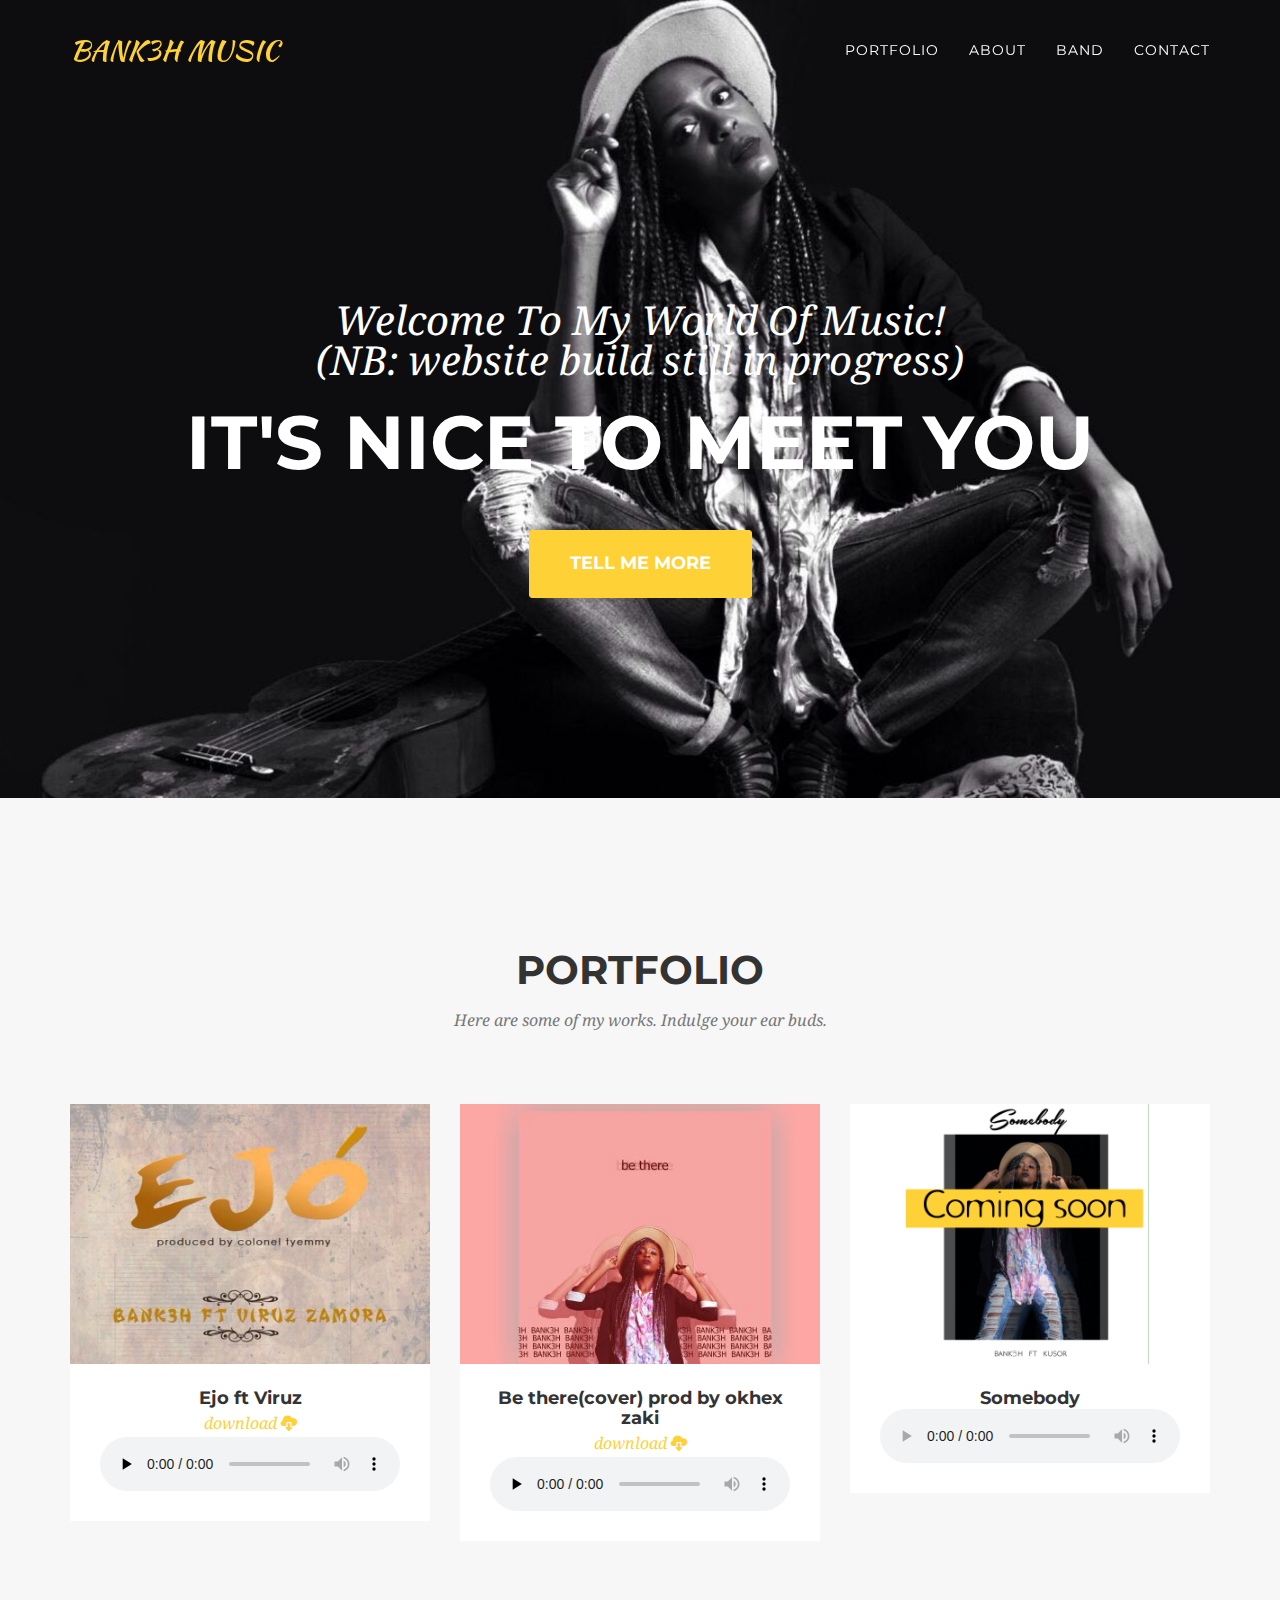
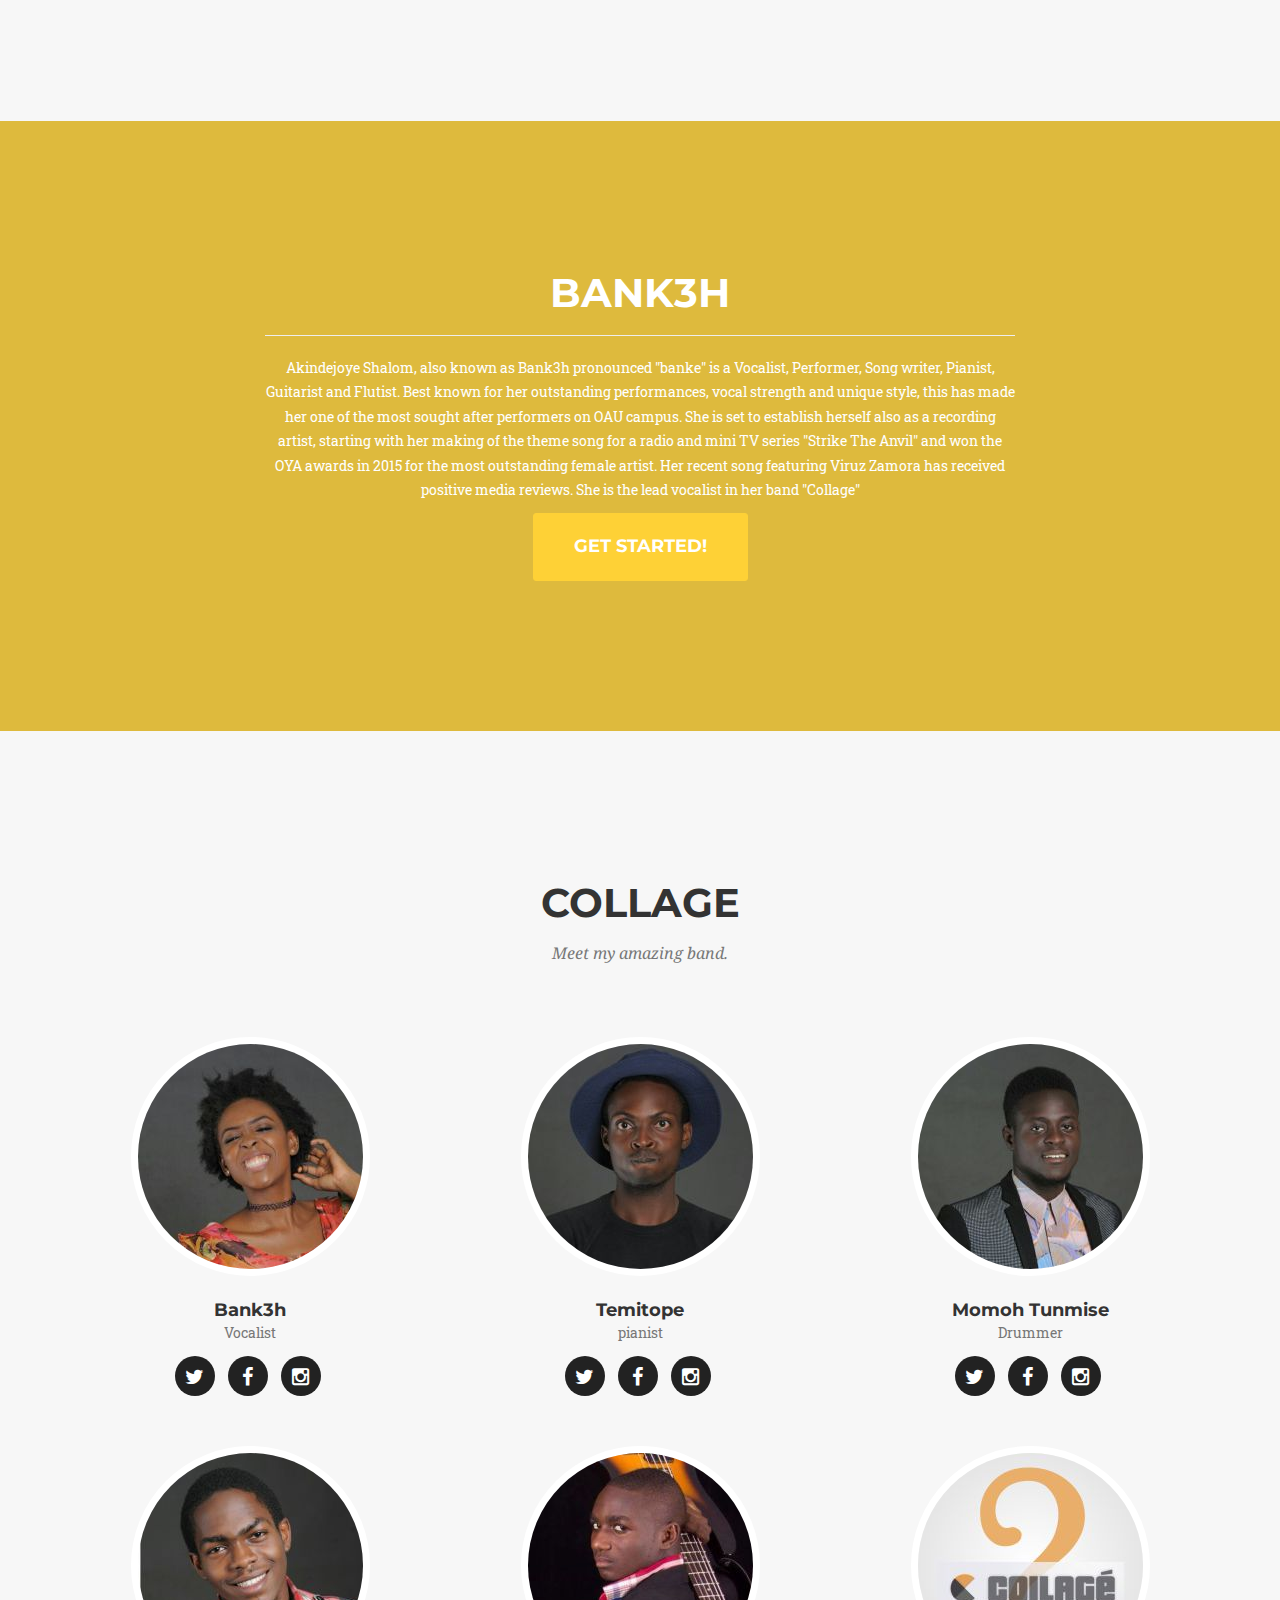
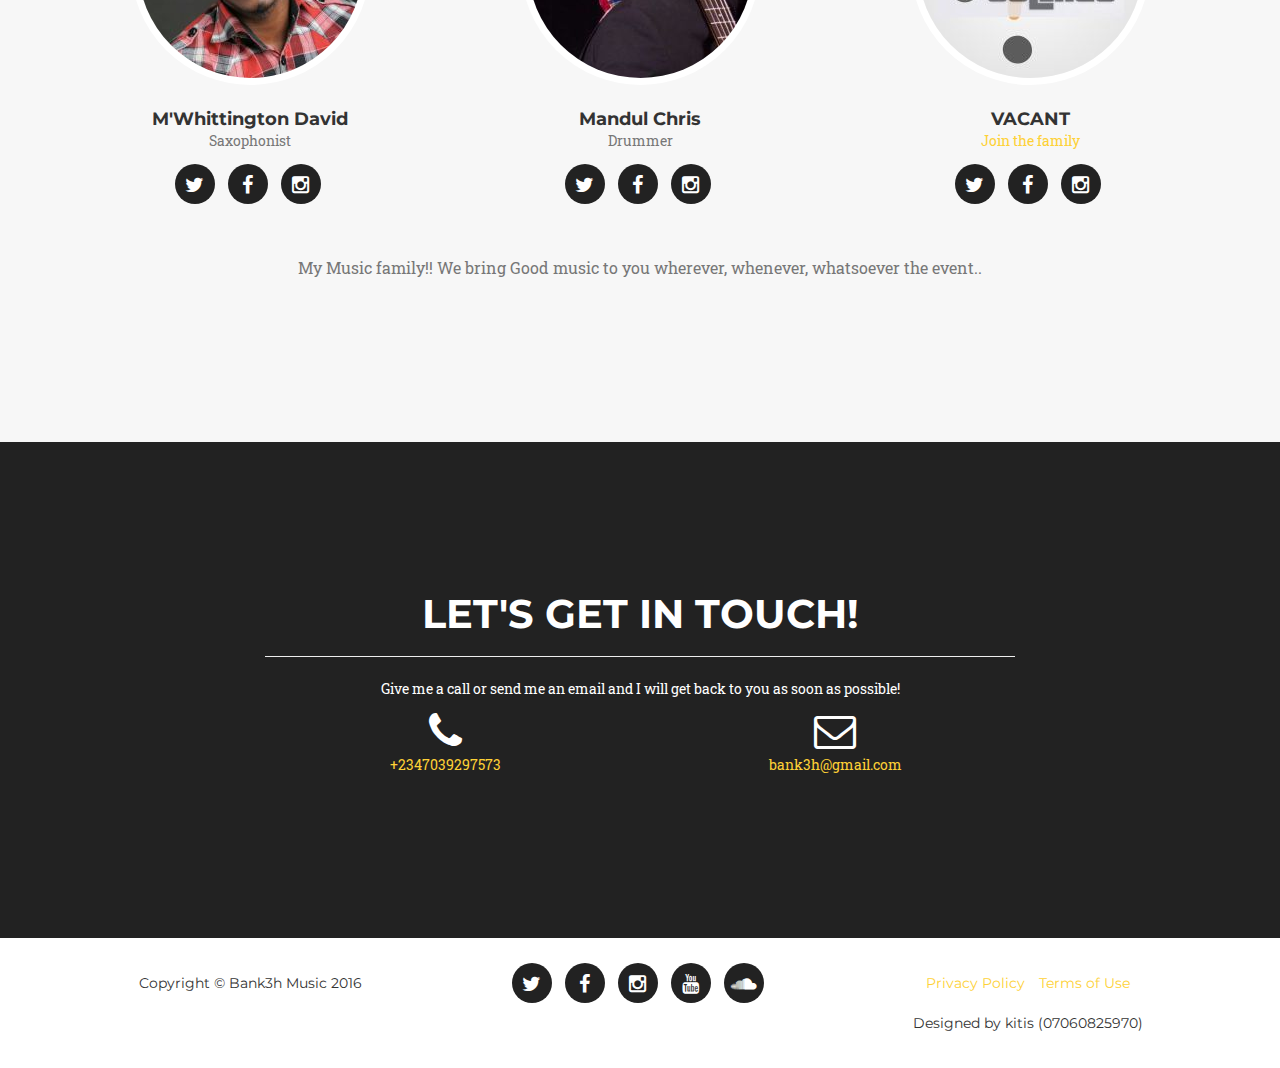
==== index.html @ 92aab612 "Update index.html" ====
<!DOCTYPE html>
<html lang="en">

<head>

    <meta charset="utf-8">
    <meta http-equiv="X-UA-Compatible" content="IE=edge">
    <meta name="viewport" content="width=device-width, initial-scale=1">
    <meta name="description" content="Akindejoye Shalom, also known as Bank3h pronounced 'banke' is a Vocalist, Performer, Song writer, Pianist, Guitarist and Flutist. Best known for her outstanding performances, vocal strength and unique style, this has made her one of the most sought after performers on OAU campus. She is set to establish herself also as a recording artist, starting with her making of the theme song for a radio and mini TV series "Strike The Anvil" and won the OYA awards in 2015 for the most outstanding female artist. Her recent song featuring Viruz Zamora has received positive media reviews. She is the lead vocalist in her band 'Collage'">
    <meta name="author" content="Nwankiti Ikenna">
    <meta name="google-site-verification" content="9ER84UbMcQ9PWwzf-wg1Sy0f3ZsMmWqYTvAwHWENtxY" />

    <title>BANK3h Music- Feed your mind</title>
    <link rel="shortcut icon" href="favicon.png">

    <!-- Bootstrap Core CSS -->
    <link href="css/bootstrap.min.css" rel="stylesheet">

    <!-- Custom CSS -->
    <link href="css/agency.css" rel="stylesheet">

    <!-- Custom Fonts -->
    <link href="font-awesome/css/font-awesome.min.css" rel="stylesheet" type="text/css">
    <link href="https://fonts.googleapis.com/css?family=Montserrat:400,700" rel="stylesheet" type="text/css">
    <link href='https://fonts.googleapis.com/css?family=Kaushan+Script' rel='stylesheet' type='text/css'>
    <link href='https://fonts.googleapis.com/css?family=Droid+Serif:400,700,400italic,700italic' rel='stylesheet' type='text/css'>
    <link href='https://fonts.googleapis.com/css?family=Roboto+Slab:400,100,300,700' rel='stylesheet' type='text/css'>

    <!-- HTML5 Shim and Respond.js IE8 support of HTML5 elements and media queries -->
    <!-- WARNING: Respond.js doesn't work if you view the page via file:// -->
    <!--[if lt IE 9]>
        <script src="https://oss.maxcdn.com/libs/html5shiv/3.7.0/html5shiv.js"></script>
        <script src="https://oss.maxcdn.com/libs/respond.js/1.4.2/respond.min.js"></script>
    <![endif]-->

</head>

<body id="page-top" class="index">

    <!-- Navigation -->
    <nav class="navbar navbar-default navbar-fixed-top">
        <div class="container">
            <!-- Brand and toggle get grouped for better mobile display -->
            <div class="navbar-header page-scroll">
                <button type="button" class="navbar-toggle" data-toggle="collapse" data-target="#bs-example-navbar-collapse-1">
                    <span class="sr-only">Toggle navigation</span>
                    <span class="icon-bar"></span>
                    <span class="icon-bar"></span>
                    <span class="icon-bar"></span>
                </button>
                <a class="navbar-brand page-scroll" href="#page-top">BANK3H MUSIC</a>
            </div>

            <!-- Collect the nav links, forms, and other content for toggling -->
            <div class="collapse navbar-collapse" id="bs-example-navbar-collapse-1">
                <ul class="nav navbar-nav navbar-right">
                    <li class="hidden">
                        <a href="#page-top"></a>
                    </li>
                    <!--li>
                        <a class="page-scroll" href="#services">Services</a>
                    </li-->
                    <li>
                        <a class="page-scroll" href="#portfolio">Portfolio</a>
                    </li>
                    <li>
                        <a class="page-scroll" href="#about">About</a>
                    </li>
                    <li>
                        <a class="page-scroll" href="#team">Band</a>
                    </li>
                    <li>
                        <a class="page-scroll" href="#contact">Contact</a>
                    </li>
                </ul>
            </div>
            <!-- /.navbar-collapse -->
        </div>
        <!-- /.container-fluid -->
    </nav>

    <!-- Header -->
    <header>
        <div class="container">
            <div class="intro-text">
                <div class="intro-lead-in">Welcome To My World Of Music! <br> (NB: website build still in progress)</div>
                <div class="intro-heading">It's Nice To Meet You</div>
                <a href="#about" class="page-scroll btn btn-xl">Tell Me More</a>
            </div>
        </div>
    </header>

    <!-- Services Section 
    <section id="services">
        <div class="container">
            <div class="row">
                <div class="col-lg-12 text-center">
                    <h2 class="section-heading">Services</h2>
                    <h3 class="section-subheading text-muted">This is what I live for</h3>
                </div>
            </div>
            <div class="row text-center">
                <div class="col-md-4">
                    <span class="fa-stack fa-4x">
                        <i class="fa fa-circle fa-stack-2x text-primary"></i>
                        <i class="fa fa-user fa-stack-1x fa-inverse"></i>
                    </span>
                    <h4 class="service-heading">Single performance</h4>
                    <p class="text-muted">Acoustic, Acapella, Keyboard and so on</p>
                </div>
                <div class="col-md-4">
                    <span class="fa-stack fa-4x">
                        <i class="fa fa-circle fa-stack-2x text-primary"></i>
                        <i class="fa fa-group fa-stack-1x fa-inverse"></i>
                    </span>
                    <h4 class="service-heading">Band performance</h4>
                    <p class="text-muted">Full band performance with instruments</p>
                </div>
                <div class="col-md-4">
                    <span class="fa-stack fa-4x">
                        <i class="fa fa-circle fa-stack-2x text-primary"></i>
                        <i class="fa fa-music fa-stack-1x fa-inverse"></i>
                    </span>
                    <h4 class="service-heading">Backup Singer</h4>
                    <p class="text-muted">You need a supersonic backup singer?.</p>
                </div>
            </div>
        </div>
    </section>

    <!-- Portfolio Grid Section -->
    <section id="portfolio" class="bg-light-gray">
        <div class="container">
            <div class="row">
                <div class="col-lg-12 text-center">
                    <h2 class="section-heading">Portfolio</h2>
                    <h3 class="section-subheading text-muted">Here are some of my works. Indulge your ear buds.</h3>
                </div>
            </div>
             <div class="row">
                <div class="col-md-4 col-sm-6 portfolio-item">
                    <a href="#portfolioModal1" class="portfolio-link">
                        <!--div class="portfolio-hover">
                            <div class="portfolio-hover-content">
                                <i class="fa fa-plus fa-3x"></i>
                            </div>
                        </div-->
                        <img src="img/portfolio/ejoalbumart.png" class="img-responsive" alt="">
                    </a>
                    <div class="portfolio-caption">
                        <h4>Ejo ft Viruz</h4>
                        <!--download link-->
                        <p class="text-muted">
                          <a href="songs/Ejo.mp3">download</a>
                            <a href="songs/Ejo.mp3">
                                <span class="glyphicon glyphicon-cloud-download"></span>
                            </a>
                        </p>
                        <!--end of download link-->
                       <audio 
                            preload="none"
                            controls >
                            <!--source src="songs/Ejo.mp3" type="audio/ogg" /-->
                            <source src="songs/Ejo.mp3" type="audio/mpeg" />
                            <a href="songs/Ejo.mp3">Ejo
                                </a>
                        </audio>
                    </div>
                </div>
                <div class="col-md-4 col-sm-6 portfolio-item">
                    <a href="#portfolioModal1" class="portfolio-link" >
                        <!--div class="portfolio-hover">
                            <div class="portfolio-hover-content">
                                <i class="fa fa-plus fa-3x"></i>
                            </div>
                        </div-->
                        <img src="img/portfolio/bethere.jpg" class="img-responsive" alt="">
                    </a>
                    <div class="portfolio-caption">
                        <h4>Be there(cover) prod by okhex zaki</h4>
                        <!--download link-->
                        <p class="text-muted">
                          <a href="songs/BeThere.mp3">download</a>
                            <a href="songs/BeThere.mp3">
                                <span class="glyphicon glyphicon-cloud-download"></span>
                            </a>
                        </p>
                        <!--end of download link-->
                       <audio 
                            preload="none"
                            controls >
                            <!--source src="songs/Ejo.mp3" type="audio/ogg" /-->
                            <source src="songs/BeThere.mp3" type="audio/mpeg" />
                            <a href="songs/BeThere.mp3">Ejo
                                </a>
                        </audio>
                    </div>
                </div>
                <div class="col-md-4 col-sm-6 portfolio-item">
                    <a href="#portfolioModal1" class="portfolio-link" >
                        <!--div class="portfolio-hover">
                            <div class="portfolio-hover-content">
                                <i class="fa fa-plus fa-3x"></i>
                            </div>
                        </div-->
                        <img src="img/portfolio/somebodyalbumart.png" class="img-responsive" alt="">
                    </a>
                    <div class="portfolio-caption">
                        <h4>Somebody</h4>
                        <!--download link-->
                        <p class="text-muted">
                          <!--a href="#">download</a>
                            <a href="#">
                                <span class="glyphicon glyphicon-cloud-download"></span>
                            </a-->
                        </p>
                        <!--end of download link-->
                        <audio 
                            preload="auto"
                            controls >
                            <source src="" type="audio/ogg" />
                            <source src="" type="audio/mpeg" />
                            <a href="">Somebody </a>
                        </audio>
                        
                    </div>
                </div>
            </div>
        </div>
    </section>
    <!--about section-->
    <section class="bg-primary" id="about">
        <div class="container">
            <div class="row">
                <div class="col-lg-8 col-lg-offset-2 text-center">
                    <h2 class="section-heading">Bank3h</h2>
                    <hr class="light">
                    <p class="text-faded">Akindejoye Shalom, also known as Bank3h pronounced "banke" is a Vocalist, Performer, Song writer, Pianist, Guitarist and Flutist. Best known for her outstanding performances, vocal strength and unique style, this has made her one of the most sought after performers on OAU campus. She is set to establish herself also as a recording artist, starting with her making of the theme song for a radio and mini TV series "Strike The Anvil" and won the OYA awards in 2015 for the most outstanding female artist. Her recent song featuring Viruz Zamora has received positive media reviews. She is the lead vocalist in her band "Collage"</p>
                    <a href="#portfolio" class="page-scroll btn btn-default btn-xl sr-button">Get Started!</a>
                </div>
            </div>
        </div>
    </section>

    <!-- Another About Section (timeline) -
    <section id="about">
        <div class="container">
            <div class="row">
                <div class="col-lg-12 text-center">
                    <h2 class="section-heading">About</h2>
                    <h3 class="section-subheading text-muted">Lorem ipsum dolor sit amet consectetur.</h3>
                </div>
            </div>
            <div class="row">
                <div class="col-lg-12">
                    <ul class="timeline">
                        <li>
                            <div class="timeline-image">
                                <img class="img-circle img-responsive" src="img/about/1.jpg" alt="">
                            </div>
                            <div class="timeline-panel">
                                <div class="timeline-heading">
                                    <h4>2009-2011</h4>
                                    <h4 class="subheading">Our Humble Beginnings</h4>
                                </div>
                                <div class="timeline-body">
                                    <p class="text-muted">Lorem ipsum dolor sit amet, consectetur adipisicing elit. Sunt ut voluptatum eius sapiente, totam reiciendis temporibus qui quibusdam, recusandae sit vero unde, sed, incidunt et ea quo dolore laudantium consectetur!</p>
                                </div>
                            </div>
                        </li>
                        <li class="timeline-inverted">
                            <div class="timeline-image">
                                <img class="img-circle img-responsive" src="img/about/2.jpg" alt="">
                            </div>
                            <div class="timeline-panel">
                                <div class="timeline-heading">
                                    <h4>March 2011</h4>
                                    <h4 class="subheading">An Agency is Born</h4>
                                </div>
                                <div class="timeline-body">
                                    <p class="text-muted">Lorem ipsum dolor sit amet, consectetur adipisicing elit. Sunt ut voluptatum eius sapiente, totam reiciendis temporibus qui quibusdam, recusandae sit vero unde, sed, incidunt et ea quo dolore laudantium consectetur!</p>
                                </div>
                            </div>
                        </li>
                        <li>
                            <div class="timeline-image">
                                <img class="img-circle img-responsive" src="img/about/3.jpg" alt="">
                            </div>
                            <div class="timeline-panel">
                                <div class="timeline-heading">
                                    <h4>December 2012</h4>
                                    <h4 class="subheading">Transition to Full Service</h4>
                                </div>
                                <div class="timeline-body">
                                    <p class="text-muted">Lorem ipsum dolor sit amet, consectetur adipisicing elit. Sunt ut voluptatum eius sapiente, totam reiciendis temporibus qui quibusdam, recusandae sit vero unde, sed, incidunt et ea quo dolore laudantium consectetur!</p>
                                </div>
                            </div>
                        </li>
                        <li class="timeline-inverted">
                            <div class="timeline-image">
                                <img class="img-circle img-responsive" src="img/about/4.jpg" alt="">
                            </div>
                            <div class="timeline-panel">
                                <div class="timeline-heading">
                                    <h4>July 2014</h4>
                                    <h4 class="subheading">Phase Two Expansion</h4>
                                </div>
                                <div class="timeline-body">
                                    <p class="text-muted">Lorem ipsum dolor sit amet, consectetur adipisicing elit. Sunt ut voluptatum eius sapiente, totam reiciendis temporibus qui quibusdam, recusandae sit vero unde, sed, incidunt et ea quo dolore laudantium consectetur!</p>
                                </div>
                            </div>
                        </li>
                        <li class="timeline-inverted">
                            <div class="timeline-image">
                                <h4>Be Part
                                    <br>Of Our
                                    <br>Story!</h4>
                            </div>
                        </li>
                    </ul>
                </div>
            </div>
        </div>
    </section>
    -->
    <!--band Section -->
    <section id="team" class="bg-light-gray">
        <div class="container">
            <div class="row">
                <div class="col-lg-12 text-center">
                    <h2 class="section-heading">COLLAGE</h2>
                    <h3 class="section-subheading text-muted">Meet my amazing band.</h3>

                </div>
            </div>
            <div class="row">
                <div class="col-sm-4">
                    <div class="team-member">
                        <img src="img/team/4.jpg" class="img-responsive img-circle" alt="">
                        <h4>Bank3h</h4>
                        <p class="text-muted">Vocalist</p>
                        <ul class="list-inline social-buttons">
                            <li><a href="https://www.twitter.com/bank3h"><i class="fa fa-twitter"></i></a>
                            </li>
                            <li><a href="https://www.facebook.com/sontabanks"><i class="fa fa-facebook"></i></a>
                            </li>
                            <li><a href="https://www.instagram.com/bank3h"><i class="fa fa-instagram"></i></a>
                            </li>
                        </ul>
                    </div>
                </div>
                <div class="col-sm-4">
                    <div class="team-member">
                        <img src="img/team/1.jpg" class="img-responsive img-circle" alt="">
                        <h4>Temitope</h4>
                        <p class="text-muted">pianist</p>
                        <ul class="list-inline social-buttons">
                            <li><a href="www.twitter.com/erhtemitope"><i class="fa fa-twitter"></i></a>
                            </li>
                            <li><a href="www.facebook.com/erhtemitope"><i class="fa fa-facebook"></i></a>
                            </li>
                            <li><a href="www.instagram.com/erhtemitope"><i class="fa fa-instagram"></i></a>
                            </li>
                        </ul>
                    </div>
                </div>
                <div class="col-sm-4">
                    <div class="team-member">
                        <img src="img/team/2.jpg" class="img-responsive img-circle" alt="">
                        <h4>Momoh Tunmise</h4>
                        <p class="text-muted">Drummer</p>
                        <ul class="list-inline social-buttons">
                            <li><a href="www.twitter.com/momohtk"><i class="fa fa-twitter"></i></a>
                            </li>
                            <li><a href="#team"><i class="fa fa-facebook"></i></a>
                            </li>
                            <li><a href="www.instagram.com/momohtunmisekelvin"><i class="fa fa-instagram"></i></a>
                            </li>
                        </ul>
                    </div>
                </div>
                <div class="col-sm-4">
                    <div class="team-member">
                        <img src="img/team/3.jpg" class="img-responsive img-circle" alt="">
                        <h4>M'Whittington David</h4>
                        <p class="text-muted">Saxophonist</p>
                        <ul class="list-inline social-buttons">
                            <li><a href="#team"><i class="fa fa-twitter"></i></a>
                            </li>
                            <li><a href="#team"><i class="fa fa-facebook"></i></a>
                            </li>
                            <li><a href="www.instagram.com/d.whittington"><i class="fa fa-instagram"></i></a>
                            </li>
                        </ul>
                    </div>
                </div>
                <div class="col-sm-4">
                    <div class="team-member">
                        <img src="img/team/5.jpg" class="img-responsive img-circle" alt="">
                        <h4>Mandul Chris</h4>
                        <p class="text-muted">Drummer</p>
                        <ul class="list-inline social-buttons">
                            <li><a href="www.twitter.com/chrismandul"><i class="fa fa-twitter"></i></a>
                            </li>
                            <li><a href="#team"><i class="fa fa-facebook"></i></a>
                            </li>
                            <li><a href="www.instagram.com/mandul_johnson"><i class="fa fa-instagram"></i></a>
                            </li>
                        </ul>
                    </div>
                </div>
                <div class="col-sm-4">
                    <div class="team-member">
                        <img src="img/team/6.jpg" class="img-responsive img-circle" alt="">
                        <h4>VACANT</h4>
                        <p class="text-muted">
                            <a class="page-scroll" href="#contact">Join the family </a>
                        </p>
                        <ul class="list-inline social-buttons">
                            <li><a href="#team"><i class="fa fa-twitter"></i></a>
                            </li>
                            <li><a href="#team"><i class="fa fa-facebook"></i></a>
                            </li>
                            <li><a href="#team"><i class="fa fa-instagram"></i></a>
                            </li>
                        </ul>
                    </div>
                </div>
            </div>
            <div class="row">
                <div class="col-lg-8 col-lg-offset-2 text-center">
                    <p class="large text-muted">My Music family!! We bring Good music to you wherever, whenever, whatsoever the event..</p>
                </div>
            </div>
        </div>
    </section>

    <!-- Clients Aside 
    <aside class="clients">
        <div class="container">
            <div class="row">
                <div class="col-md-3 col-sm-6">
                    <a href="#">
                        <img src="img/logos/envato.jpg" class="img-responsive img-centered" alt="">
                    </a>
                </div>
                <div class="col-md-3 col-sm-6">
                    <a href="#">
                        <img src="img/logos/designmodo.jpg" class="img-responsive img-centered" alt="">
                    </a>
                </div>
                <div class="col-md-3 col-sm-6">
                    <a href="#">
                        <img src="img/logos/themeforest.jpg" class="img-responsive img-centered" alt="">
                    </a>
                </div>
                <div class="col-md-3 col-sm-6">
                    <a href="#">
                        <img src="img/logos/creative-market.jpg" class="img-responsive img-centered" alt="">
                    </a>
                </div>
            </div>
        </div>
    </aside>
    
    <!-- Contact Section -->
     <section id="contact">
        <div class="container">
            <div class="row">
                <div class="col-lg-8 col-lg-offset-2 text-center">
                    <h2 class="section-heading">Let's Get In Touch!</h2>
                    <hr class="primary">
                    <p style="color:white;">Give me a call or send me an email and I will get back to you as soon as possible!</p>
                </div>
                <div class="col-lg-4 col-lg-offset-2 text-center" style="color:white;">
                    <i class="fa fa-phone fa-3x sr-contact"></i>
                    <p style="color:#fed136;"> +2347039297573</p>
                </div>
                <div class="col-lg-4 text-center">
                    <i class="fa fa-envelope-o fa-3x sr-contact"  style="color:white;"></i>
                    <p style="color:#fed136;"><a href="mailto:your-email@your-domain.com">bank3h@gmail.com</a></p>
                </div>
            </div>
        </div>
    </section>

    <footer>
        <div class="container">
            <div class="row">
                <div class="col-md-4">
                    <span class="copyright">Copyright &copy; Bank3h Music 2016
                     </span>
                </div>
                <div class="col-md-4">
                    <ul class="list-inline social-buttons">
                        <li><a href="https://twitter.com/bank3h" target="blank"><i class="fa fa-twitter"></i></a>
                        </li>
                        <li><a href="https://www.facebook.com/sontabanks" target="blank"><i class="fa fa-facebook"></i></a>
                        </li>
                        <li><a href="https://www.instagram.com/bank3h/" target="blank"><i class="fa fa-instagram" ></i></a>
                        </li>
                        <li><a href="https://www.youtube.com/channel/UC6s2s353cgTRU9j2MHLN5HA" target="blank"><i class="fa fa-youtube"></i></a>
                        </li>
                        <li><a href="https://www.soundcoud.com/bank3h/" target="blank"><i class="fa fa-soundcloud"></i></a>
                        </li>
                    </ul>
                </div>
                <div class="col-md-4">
                    <ul class="list-inline quicklinks">
                        <li><a href="#">Privacy Policy</a>
                        </li>
                        <li><a href="#">Terms of Use</a>
                        </li>
                        <li> Designed by kitis (07060825970)
                        </li>
                    </ul>
                </div>
            </div>
        </div>
    </footer>

    <!-- Portfolio Modals -->
    <!-- Use the modals below to showcase details about your portfolio projects! -->

    <!-- Portfolio Modal 1 -->
    <div class="portfolio-modal modal fade" id="portfolioModal" tabindex="-1" role="dialog" aria-hidden="true">
        <div class="modal-content">
            <div class="close-modal" data-dismiss="modal">
                <div class="lr">
                    <div class="rl">
                    </div>
                </div>
            </div>
            <div class="container">
                <div class="row">
                    <div class="col-lg-8 col-lg-offset-2">
                        <div class="modal-body">
                            <!-- Project Details Go Here -->
                            <h2>Project Name</h2>
                            <p class="item-intro text-muted">Lorem ipsum dolor sit amet consectetur.</p>
                            <img class="img-responsive img-centered" src="img/portfolio/roundicons-free.png" alt="">
                            <p>Use this area to describe your project. Lorem ipsum dolor sit amet, consectetur adipisicing elit. Est blanditiis dolorem culpa incidunt minus dignissimos deserunt repellat aperiam quasi sunt officia expedita beatae cupiditate, maiores repudiandae, nostrum, reiciendis facere nemo!</p>
                            <p>
                                <strong>Want these icons in this portfolio item sample?</strong>You can download 60 of them for free, courtesy of <a href="https://getdpd.com/cart/hoplink/18076?referrer=bvbo4kax5k8ogc">RoundIcons.com</a>, or you can purchase the 1500 icon set <a href="https://getdpd.com/cart/hoplink/18076?referrer=bvbo4kax5k8ogc">here</a>.</p>
                            <ul class="list-inline">
                                <li>Date: July 2014</li>
                                <li>Client: Round Icons</li>
                                <li>Category: Graphic Design</li>
                            </ul>
                            <button type="button" class="btn btn-primary" data-dismiss="modal"><i class="fa fa-times"></i> Close Project</button>
                        </div>
                    </div>
                </div>
            </div>
        </div>
    </div>

    <!-- Portfolio Modal 2 -->
    <div class="portfolio-modal modal fade" id="portfolioModal2" tabindex="-1" role="dialog" aria-hidden="true">
        <div class="modal-content">
            <div class="close-modal" data-dismiss="modal">
                <div class="lr">
                    <div class="rl">
                    </div>
                </div>
            </div>
            <div class="container">
                <div class="row">
                    <div class="col-lg-8 col-lg-offset-2">
                        <div class="modal-body">
                            <h2>Project Heading</h2>
                            <p class="item-intro text-muted">Lorem ipsum dolor sit amet consectetur.</p>
                            <img class="img-responsive img-centered" src="img/portfolio/startup-framework-preview.png" alt="">
                            <p><a href="http://designmodo.com/startup/?u=787">Startup Framework</a> is a website builder for professionals. Startup Framework contains components and complex blocks (PSD+HTML Bootstrap themes and templates) which can easily be integrated into almost any design. All of these components are made in the same style, and can easily be integrated into projects, allowing you to create hundreds of solutions for your future projects.</p>
                            <p>You can preview Startup Framework <a href="http://designmodo.com/startup/?u=787">here</a>.</p>
                            <button type="button" class="btn btn-primary" data-dismiss="modal"><i class="fa fa-times"></i> Close Project</button>
                        </div>
                    </div>
                </div>
            </div>
        </div>
    </div>

    <!-- Portfolio Modal 3 -->
    <div class="portfolio-modal modal fade" id="portfolioModal3" tabindex="-1" role="dialog" aria-hidden="true">
        <div class="modal-content">
            <div class="close-modal" data-dismiss="modal">
                <div class="lr">
                    <div class="rl">
                    </div>
                </div>
            </div>
            <div class="container">
                <div class="row">
                    <div class="col-lg-8 col-lg-offset-2">
                        <div class="modal-body">
                            <!-- Project Details Go Here -->
                            <h2>Project Name</h2>
                            <p class="item-intro text-muted">Lorem ipsum dolor sit amet consectetur.</p>
                            <img class="img-responsive img-centered" src="img/portfolio/treehouse-preview.png" alt="">
                            <p>Treehouse is a free PSD web template built by <a href="https://www.behance.net/MathavanJaya">Mathavan Jaya</a>. This is bright and spacious design perfect for people or startup companies looking to showcase their apps or other projects.</p>
                            <p>You can download the PSD template in this portfolio sample item at <a href="http://freebiesxpress.com/gallery/treehouse-free-psd-web-template/">FreebiesXpress.com</a>.</p>
                            <button type="button" class="btn btn-primary" data-dismiss="modal"><i class="fa fa-times"></i> Close Project</button>
                        </div>
                    </div>
                </div>
            </div>
        </div>
    </div>

    <!-- Portfolio Modal 4 -->
    <div class="portfolio-modal modal fade" id="portfolioModal4" tabindex="-1" role="dialog" aria-hidden="true">
        <div class="modal-content">
            <div class="close-modal" data-dismiss="modal">
                <div class="lr">
                    <div class="rl">
                    </div>
                </div>
            </div>
            <div class="container">
                <div class="row">
                    <div class="col-lg-8 col-lg-offset-2">
                        <div class="modal-body">
                            <!-- Project Details Go Here -->
                            <h2>Project Name</h2>
                            <p class="item-intro text-muted">Lorem ipsum dolor sit amet consectetur.</p>
                            <img class="img-responsive img-centered" src="img/portfolio/golden-preview.png" alt="">
                            <p>Start Bootstrap's Agency theme is based on Golden, a free PSD website template built by <a href="https://www.behance.net/MathavanJaya">Mathavan Jaya</a>. Golden is a modern and clean one page web template that was made exclusively for Best PSD Freebies. This template has a great portfolio, timeline, and meet your team sections that can be easily modified to fit your needs.</p>
                            <p>You can download the PSD template in this portfolio sample item at <a href="http://freebiesxpress.com/gallery/golden-free-one-page-web-template/">FreebiesXpress.com</a>.</p>
                            <button type="button" class="btn btn-primary" data-dismiss="modal"><i class="fa fa-times"></i> Close Project</button>
                        </div>
                    </div>
                </div>
            </div>
        </div>
    </div>

    <!-- Portfolio Modal 5 -->
    <div class="portfolio-modal modal fade" id="portfolioModal5" tabindex="-1" role="dialog" aria-hidden="true">
        <div class="modal-content">
            <div class="close-modal" data-dismiss="modal">
                <div class="lr">
                    <div class="rl">
                    </div>
                </div>
            </div>
            <div class="container">
                <div class="row">
                    <div class="col-lg-8 col-lg-offset-2">
                        <div class="modal-body">
                            <!-- Project Details Go Here -->
                            <h2>Project Name</h2>
                            <p class="item-intro text-muted">Lorem ipsum dolor sit amet consectetur.</p>
                            <img class="img-responsive img-centered" src="img/portfolio/escape-preview.png" alt="">
                            <p>Escape is a free PSD web template built by <a href="https://www.behance.net/MathavanJaya">Mathavan Jaya</a>. Escape is a one page web template that was designed with agencies in mind. This template is ideal for those looking for a simple one page solution to describe your business and offer your services.</p>
                            <p>You can download the PSD template in this portfolio sample item at <a href="http://freebiesxpress.com/gallery/escape-one-page-psd-web-template/">FreebiesXpress.com</a>.</p>
                            <button type="button" class="btn btn-primary" data-dismiss="modal"><i class="fa fa-times"></i> Close Project</button>
                        </div>
                    </div>
                </div>
            </div>
        </div>
    </div>

    <!-- Portfolio Modal 6 -->
    <div class="portfolio-modal modal fade" id="portfolioModal6" tabindex="-1" role="dialog" aria-hidden="true">
        <div class="modal-content">
            <div class="close-modal" data-dismiss="modal">
                <div class="lr">
                    <div class="rl">
                    </div>
                </div>
            </div>
            <div class="container">
                <div class="row">
                    <div class="col-lg-8 col-lg-offset-2">
                        <div class="modal-body">
                            <!-- Project Details Go Here -->
                            <h2>Project Name</h2>
                            <p class="item-intro text-muted">Lorem ipsum dolor sit amet consectetur.</p>
                            <img class="img-responsive img-centered" src="img/portfolio/dreams-preview.png" alt="">
                            <p>Dreams is a free PSD web template built by <a href="https://www.behance.net/MathavanJaya">Mathavan Jaya</a>. Dreams is a modern one page web template designed for almost any purpose. It’s a beautiful template that’s designed with the Bootstrap framework in mind.</p>
                            <p>You can download the PSD template in this portfolio sample item at <a href="http://freebiesxpress.com/gallery/dreams-free-one-page-web-template/">FreebiesXpress.com</a>.</p>
                            <button type="button" class="btn btn-primary" data-dismiss="modal"><i class="fa fa-times"></i> Close Project</button>
                        </div>
                    </div>
                </div>
            </div>
        </div>
    </div>

    <!-- jQuery -->
    <script src="js/jquery.js"></script>

    <!-- Bootstrap Core JavaScript -->
    <script src="js/bootstrap.min.js"></script>

    <!-- Plugin JavaScript -->
    <script src="http://cdnjs.cloudflare.com/ajax/libs/jquery-easing/1.3/jquery.easing.min.js"></script>
    <script src="js/classie.js"></script>
    <script src="js/cbpAnimatedHeader.js"></script>

    <!-- Contact Form JavaScript -->
    <script src="js/jqBootstrapValidation.js"></script>
    <script src="js/contact_me.js"></script>

    <!-- Custom Theme JavaScript -->
    <script src="js/agency.js"></script>

</body>

</html>
---- css/agency.css ----
body{overflow-x:hidden;font-family:"Roboto Slab","Helvetica Neue",Helvetica,Arial,sans-serif}.text-muted{color:#777}.text-primary{color:#fed136}p{font-size:14px;line-height:1.75}p.large{font-size:16px}a,a:hover,a:focus,a:active,a.active{outline:0}a{color:#fed136}a:hover,a:focus,a:active,a.active{color:#fec503}h1,h2,h3,h4,h5,h6{font-family:Montserrat,"Helvetica Neue",Helvetica,Arial,sans-serif;text-transform:uppercase;font-weight:700}.img-centered{margin:0 auto}.bg-light-gray{background-color:#f7f7f7}.bg-darkest-gray{background-color:#222}.btn-primary{color:#fff;background-color:#fed136;border-color:#fed136;font-family:Montserrat,"Helvetica Neue",Helvetica,Arial,sans-serif;text-transform:uppercase;font-weight:700}.btn-primary:hover,.btn-primary:focus,.btn-primary:active,.btn-primary.active,.open .dropdown-toggle.btn-primary{color:#fff;background-color:#fec503;border-color:#f6bf01}.btn-primary:active,.btn-primary.active,.open .dropdown-toggle.btn-primary{background-image:none}.btn-primary.disabled,.btn-primary[disabled],fieldset[disabled] .btn-primary,.btn-primary.disabled:hover,.btn-primary[disabled]:hover,fieldset[disabled] .btn-primary:hover,.btn-primary.disabled:focus,.btn-primary[disabled]:focus,fieldset[disabled] .btn-primary:focus,.btn-primary.disabled:active,.btn-primary[disabled]:active,fieldset[disabled] .btn-primary:active,.btn-primary.disabled.active,.btn-primary[disabled].active,fieldset[disabled] .btn-primary.active{background-color:#fed136;border-color:#fed136}.btn-primary .badge{color:#fed136;background-color:#fff}.btn-xl{color:#fff;background-color:#fed136;border-color:#fed136;font-family:Montserrat,"Helvetica Neue",Helvetica,Arial,sans-serif;text-transform:uppercase;font-weight:700;border-radius:3px;font-size:18px;padding:20px 40px}.btn-xl:hover,.btn-xl:focus,.btn-xl:active,.btn-xl.active,.open .dropdown-toggle.btn-xl{color:#fff;background-color:#fec503;border-color:#f6bf01}.btn-xl:active,.btn-xl.active,.open .dropdown-toggle.btn-xl{background-image:none}.btn-xl.disabled,.btn-xl[disabled],fieldset[disabled] .btn-xl,.btn-xl.disabled:hover,.btn-xl[disabled]:hover,fieldset[disabled] .btn-xl:hover,.btn-xl.disabled:focus,.btn-xl[disabled]:focus,fieldset[disabled] .btn-xl:focus,.btn-xl.disabled:active,.btn-xl[disabled]:active,fieldset[disabled] .btn-xl:active,.btn-xl.disabled.active,.btn-xl[disabled].active,fieldset[disabled] .btn-xl.active{background-color:#fed136;border-color:#fed136}.btn-xl .badge{color:#fed136;background-color:#fff}.navbar-default{background-color:#222;border-color:transparent}.navbar-default .navbar-brand{color:#fed136;font-family:"Kaushan Script","Helvetica Neue",Helvetica,Arial,cursive}.navbar-default .navbar-brand:hover,.navbar-default .navbar-brand:focus,.navbar-default .navbar-brand:active,.navbar-default .navbar-brand.active{color:#fec503}.navbar-default .navbar-collapse{border-color:rgba(255,255,255,.02)}.navbar-default .navbar-toggle{background-color:#fed136;border-color:#fed136}.navbar-default .navbar-toggle .icon-bar{background-color:#fff}.navbar-default .navbar-toggle:hover,.navbar-default .navbar-toggle:focus{background-color:#fed136}.navbar-default .nav li a{font-family:Montserrat,"Helvetica Neue",Helvetica,Arial,sans-serif;text-transform:uppercase;font-weight:400;letter-spacing:1px;color:#fff}.navbar-default .nav li a:hover,.navbar-default .nav li a:focus{color:#fed136;outline:0}.navbar-default .navbar-nav>.active>a{border-radius:0;color:#fff;background-color:#fed136}.navbar-default .navbar-nav>.active>a:hover,.navbar-default .navbar-nav>.active>a:focus{color:#fff;background-color:#fec503}@media (min-width:768px){.navbar-default{background-color:transparent;padding:25px 0;-webkit-transition:padding .3s;-moz-transition:padding .3s;transition:padding .3s;border:0}.navbar-default .navbar-brand{font-size:2em;-webkit-transition:all .3s;-moz-transition:all .3s;transition:all .3s}.navbar-default .navbar-nav>.active>a{border-radius:3px}.navbar-default.navbar-shrink{background-color:#222;padding:10px 0}.navbar-default.navbar-shrink .navbar-brand{font-size:1.5em}}header{background-image:url(../img/header-bg.jpg);background-repeat:none;background-attachment:scroll;background-position:center center;-webkit-background-size:cover;-moz-background-size:cover;background-size:cover;-o-background-size:cover;text-align:center;color:#fff}header .intro-text{padding-top:100px;padding-bottom:50px}header .intro-text .intro-lead-in{font-family:"Droid Serif","Helvetica Neue",Helvetica,Arial,sans-serif;font-style:italic;font-size:22px;line-height:22px;margin-bottom:25px}header .intro-text .intro-heading{font-family:Montserrat,"Helvetica Neue",Helvetica,Arial,sans-serif;text-transform:uppercase;font-weight:700;font-size:50px;line-height:50px;margin-bottom:25px}@media (min-width:768px){header .intro-text{padding-top:300px;padding-bottom:200px}header .intro-text .intro-lead-in{font-family:"Droid Serif","Helvetica Neue",Helvetica,Arial,sans-serif;font-style:italic;font-size:40px;line-height:40px;margin-bottom:25px}header .intro-text .intro-heading{font-family:Montserrat,"Helvetica Neue",Helvetica,Arial,sans-serif;text-transform:uppercase;font-weight:700;font-size:75px;line-height:75px;margin-bottom:50px}}section{padding:100px 0}section h2.section-heading{font-size:40px;margin-top:0;margin-bottom:15px}section h3.section-subheading{font-size:16px;font-family:"Droid Serif","Helvetica Neue",Helvetica,Arial,sans-serif;text-transform:none;font-style:italic;font-weight:400;margin-bottom:75px}@media (min-width:768px){section{padding:150px 0}}.service-heading{margin:15px 0;text-transform:none}#portfolio .portfolio-item{margin:0 0 15px;right:0}#portfolio .portfolio-item .portfolio-link{display:block;position:relative;max-width:400px;margin:0 auto}#portfolio .portfolio-item .portfolio-link .portfolio-hover{background:rgba(254,209,54,.9);position:absolute;width:100%;height:100%;opacity:0;transition:all ease .5s;-webkit-transition:all ease .5s;-moz-transition:all ease .5s}#portfolio .portfolio-item .portfolio-link .portfolio-hover:hover{opacity:1}#portfolio .portfolio-item .portfolio-link .portfolio-hover .portfolio-hover-content{position:absolute;width:100%;height:20px;font-size:20px;text-align:center;top:50%;margin-top:-12px;color:#fff}#portfolio .portfolio-item .portfolio-link .portfolio-hover .portfolio-hover-content i{margin-top:-12px}#portfolio .portfolio-item .portfolio-link .portfolio-hover .portfolio-hover-content h3,#portfolio .portfolio-item .portfolio-link .portfolio-hover .portfolio-hover-content h4{margin:0}#portfolio .portfolio-item .portfolio-caption{max-width:400px;margin:0 auto;background-color:#fff;text-align:center;padding:25px}#portfolio .portfolio-item .portfolio-caption h4{text-transform:none;margin:0}#portfolio .portfolio-item .portfolio-caption p{font-family:"Droid Serif","Helvetica Neue",Helvetica,Arial,sans-serif;font-style:italic;font-size:16px;margin:0}#portfolio *{z-index:2}@media (min-width:767px){#portfolio .portfolio-item{margin:0 0 30px}}.timeline{list-style:none;padding:0;position:relative}.timeline:before{top:0;bottom:0;position:absolute;content:"";width:2px;background-color:#f1f1f1;left:40px;margin-left:-1.5px}.timeline>li{margin-bottom:50px;position:relative;min-height:50px}.timeline>li:before,.timeline>li:after{content:" ";display:table}.timeline>li:after{clear:both}.timeline>li .timeline-panel{width:100%;float:right;padding:0 20px 0 100px;position:relative;text-align:left}.timeline>li .timeline-panel:before{border-left-width:0;border-right-width:15px;left:-15px;right:auto}.timeline>li .timeline-panel:after{border-left-width:0;border-right-width:14px;left:-14px;right:auto}.timeline>li .timeline-image{left:0;margin-left:0;width:80px;height:80px;position:absolute;z-index:100;background-color:#fed136;color:#fff;border-radius:100%;border:7px solid #f1f1f1;text-align:center}.timeline>li .timeline-image h4{font-size:10px;margin-top:12px;line-height:14px}.timeline>li.timeline-inverted>.timeline-panel{float:right;text-align:left;padding:0 20px 0 100px}.timeline>li.timeline-inverted>.timeline-panel:before{border-left-width:0;border-right-width:15px;left:-15px;right:auto}.timeline>li.timeline-inverted>.timeline-panel:after{border-left-width:0;border-right-width:14px;left:-14px;right:auto}.timeline>li:last-child{margin-bottom:0}.timeline .timeline-heading h4{margin-top:0;color:inherit}.timeline .timeline-heading h4.subheading{text-transform:none}.timeline .timeline-body>p,.timeline .timeline-body>ul{margin-bottom:0}@media (min-width:768px){.timeline:before{left:50%}.timeline>li{margin-bottom:100px;min-height:100px}.timeline>li .timeline-panel{width:41%;float:left;padding:0 20px 20px 30px;text-align:right}.timeline>li .timeline-image{width:100px;height:100px;left:50%;margin-left:-50px}.timeline>li .timeline-image h4{font-size:13px;margin-top:16px;line-height:18px}.timeline>li.timeline-inverted>.timeline-panel{float:right;text-align:left;padding:0 30px 20px 20px}}@media (min-width:992px){.timeline>li{min-height:150px}.timeline>li .timeline-panel{padding:0 20px 20px}.timeline>li .timeline-image{width:150px;height:150px;margin-left:-75px}.timeline>li .timeline-image h4{font-size:18px;margin-top:30px;line-height:26px}.timeline>li.timeline-inverted>.timeline-panel{padding:0 20px 20px}}@media (min-width:1200px){.timeline>li{min-height:170px}.timeline>li .timeline-panel{padding:0 20px 20px 100px}.timeline>li .timeline-image{width:170px;height:170px;margin-left:-85px}.timeline>li .timeline-image h4{margin-top:40px}.timeline>li.timeline-inverted>.timeline-panel{padding:0 100px 20px 20px}}.team-member{text-align:center;margin-bottom:50px}.team-member img{margin:0 auto;border:7px solid #fff}.team-member h4{margin-top:25px;margin-bottom:0;text-transform:none}.team-member p{margin-top:0}aside.clients img{margin:50px auto}section#contact{background-color:#222;background-image:url(../img/map-image.png);background-position:center;background-repeat:no-repeat}section#contact .section-heading{color:#fff}section#contact .form-group{margin-bottom:25px}section#contact .form-group input,section#contact .form-group textarea{padding:20px}section#contact .form-group input.form-control{height:auto}section#contact .form-group textarea.form-control{height:236px}section#contact .form-control:focus{border-color:#fed136;box-shadow:none}section#contact ::-webkit-input-placeholder{font-family:Montserrat,"Helvetica Neue",Helvetica,Arial,sans-serif;text-transform:uppercase;font-weight:700;color:#bbb}section#contact :-moz-placeholder{font-family:Montserrat,"Helvetica Neue",Helvetica,Arial,sans-serif;text-transform:uppercase;font-weight:700;color:#bbb}section#contact ::-moz-placeholder{font-family:Montserrat,"Helvetica Neue",Helvetica,Arial,sans-serif;text-transform:uppercase;font-weight:700;color:#bbb}section#contact :-ms-input-placeholder{font-family:Montserrat,"Helvetica Neue",Helvetica,Arial,sans-serif;text-transform:uppercase;font-weight:700;color:#bbb}section#contact .text-danger{color:#e74c3c}footer{padding:25px 0;text-align:center}footer span.copyright{line-height:40px;font-family:Montserrat,"Helvetica Neue",Helvetica,Arial,sans-serif;text-transform:uppercase;text-transform:none}footer ul.quicklinks{margin-bottom:0;line-height:40px;font-family:Montserrat,"Helvetica Neue",Helvetica,Arial,sans-serif;text-transform:uppercase;text-transform:none}ul.social-buttons{margin-bottom:0}ul.social-buttons li a{display:block;background-color:#222;height:40px;width:40px;border-radius:100%;font-size:20px;line-height:40px;color:#fff;outline:0;-webkit-transition:all .3s;-moz-transition:all .3s;transition:all .3s}ul.social-buttons li a:hover,ul.social-buttons li a:focus,ul.social-buttons li a:active{background-color:#fed136}.btn:focus,.btn:active,.btn.active,.btn:active:focus{outline:0}.portfolio-modal .modal-content{border-radius:0;background-clip:border-box;-webkit-box-shadow:none;box-shadow:none;border:0;min-height:100%;padding:100px 0;text-align:center}.portfolio-modal .modal-content h2{margin-bottom:15px;font-size:3em}.portfolio-modal .modal-content p{margin-bottom:30px}.portfolio-modal .modal-content p.item-intro{margin:20px 0 30px;font-family:"Droid Serif","Helvetica Neue",Helvetica,Arial,sans-serif;font-style:italic;font-size:16px}.portfolio-modal .modal-content ul.list-inline{margin-bottom:30px;margin-top:0}.portfolio-modal .modal-content img{margin-bottom:30px}.portfolio-modal .close-modal{position:absolute;width:75px;height:75px;background-color:transparent;top:25px;right:25px;cursor:pointer}.portfolio-modal .close-modal:hover{opacity:.3}.portfolio-modal .close-modal .lr{height:75px;width:1px;margin-left:35px;background-color:#222;transform:rotate(45deg);-ms-transform:rotate(45deg);-webkit-transform:rotate(45deg);z-index:1051}.portfolio-modal .close-modal .lr .rl{height:75px;width:1px;background-color:#222;transform:rotate(90deg);-ms-transform:rotate(90deg);-webkit-transform:rotate(90deg);z-index:1052}.portfolio-modal .modal-backdrop{opacity:0;display:none}::-moz-selection{text-shadow:none;background:#fed136}::selection{text-shadow:none;background:#fed136}img::selection{background:0 0}img::-moz-selection{background:0 0}body{webkit-tap-highlight-color:#fed136}
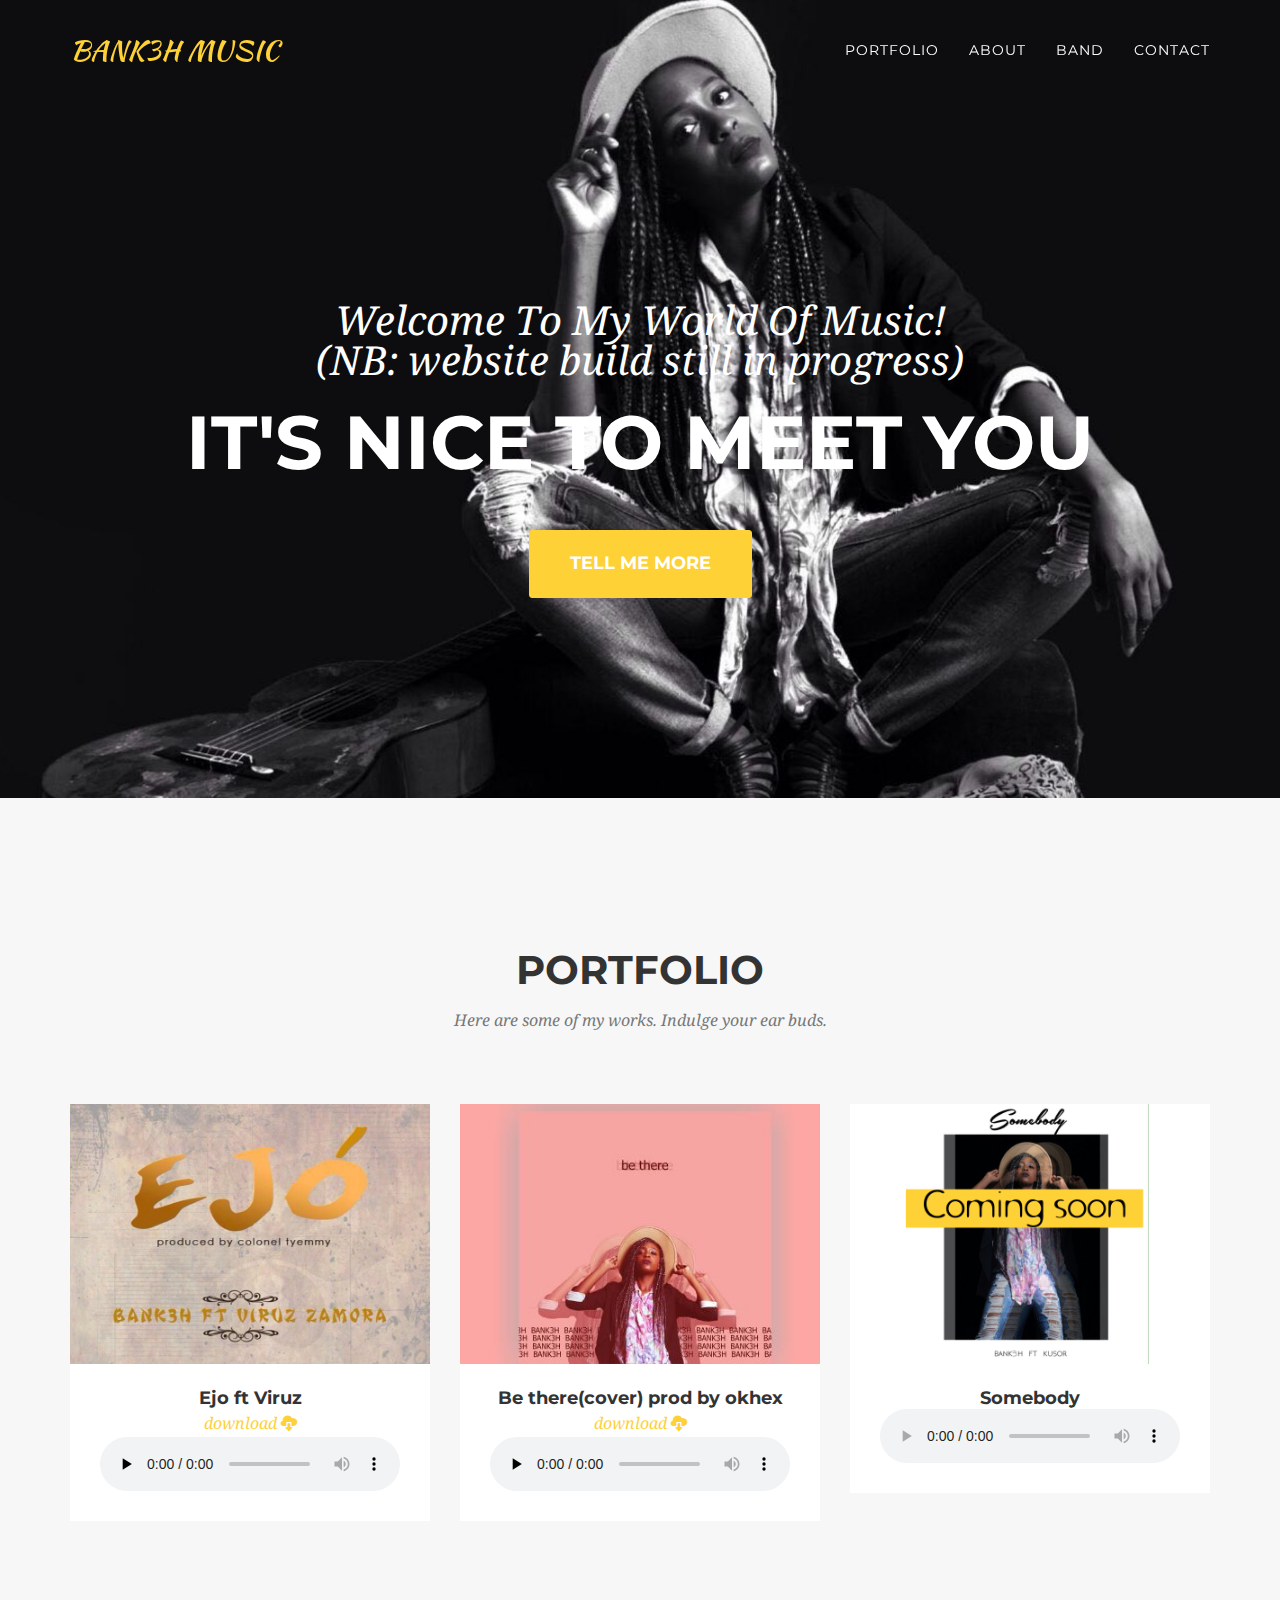
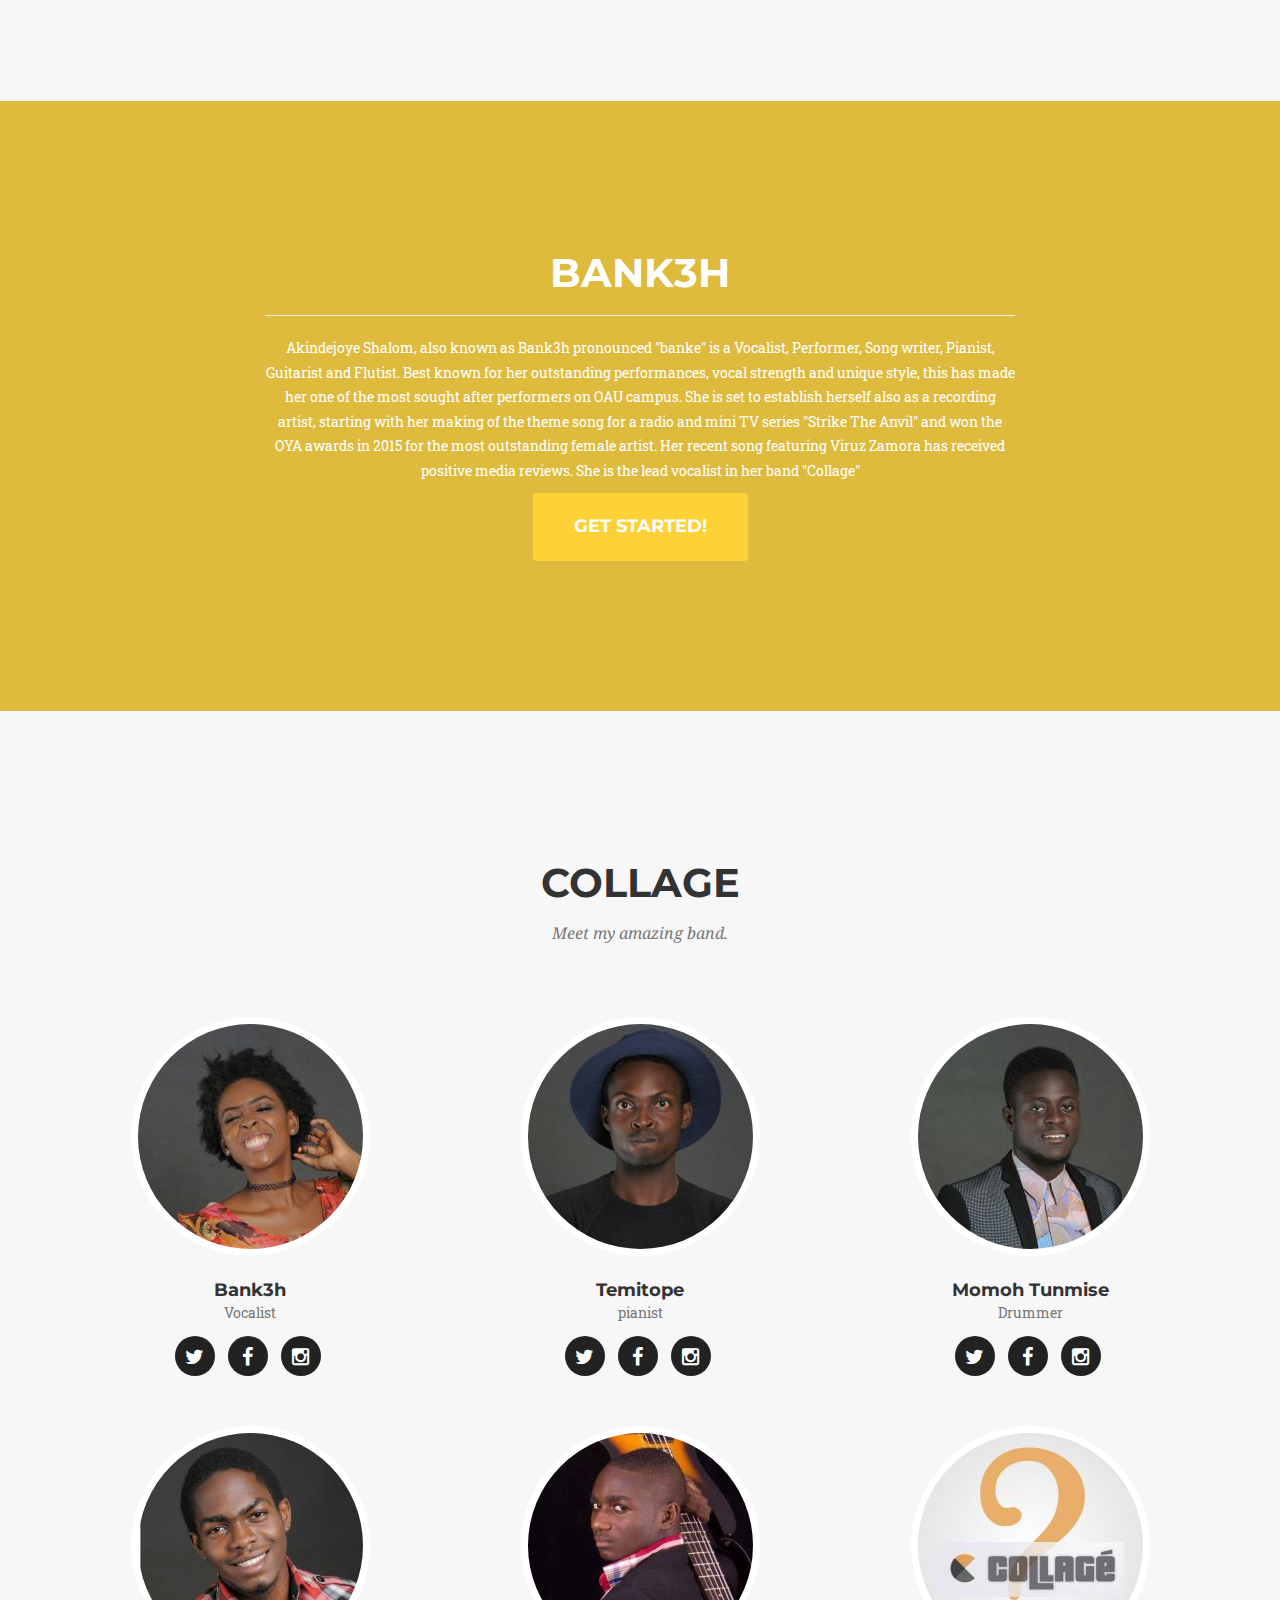
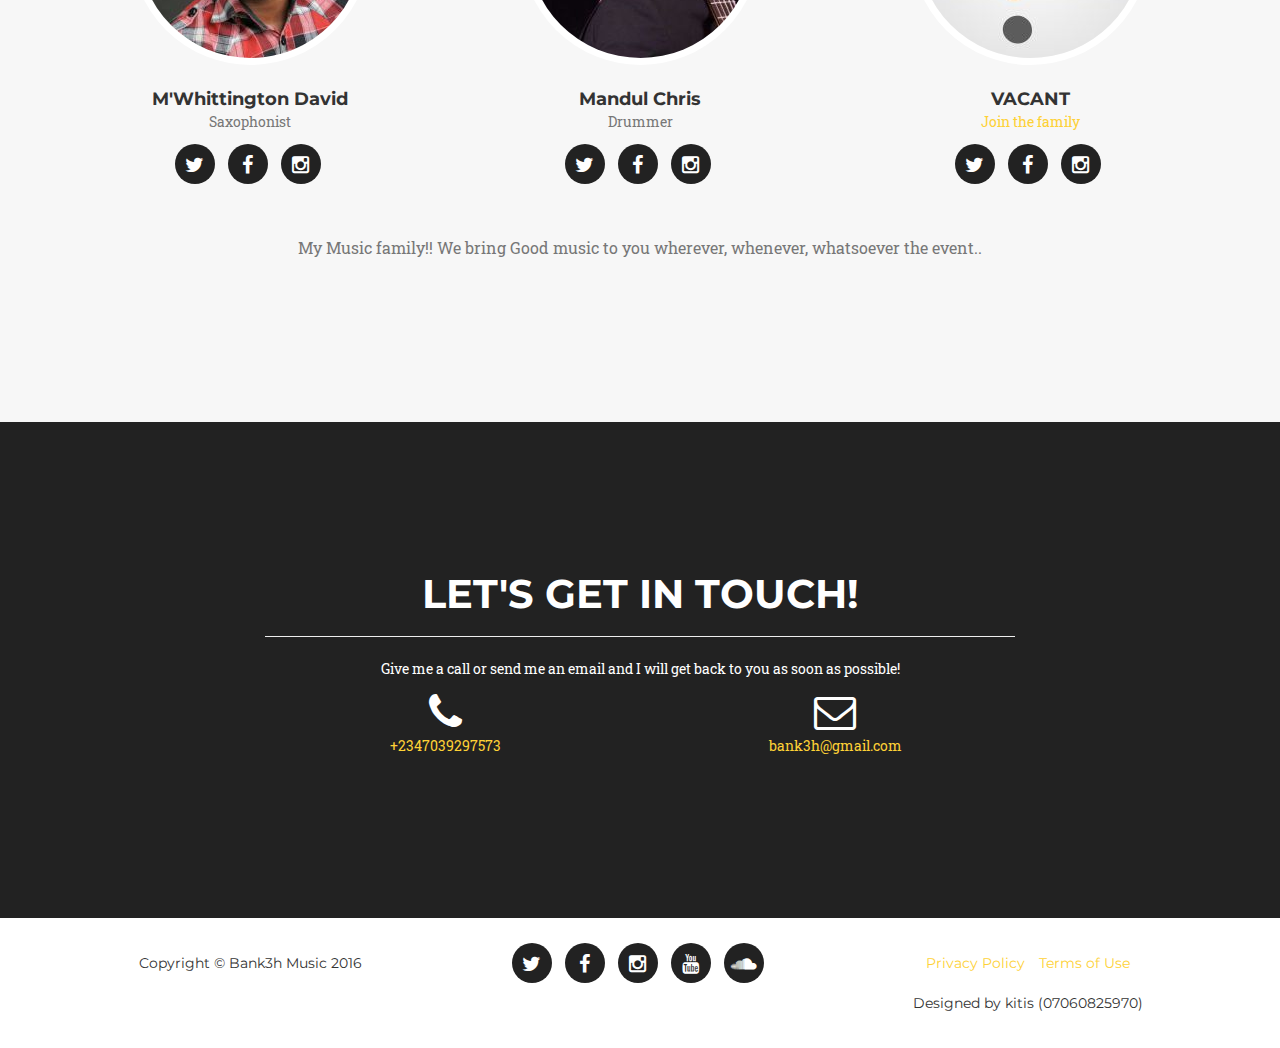
==== commit ee4f7dae: "Update index.html" ====
--- a/index.html
+++ b/index.html
@@ -177,7 +177,7 @@
                         <img src="img/portfolio/bethere.jpg" class="img-responsive" alt="">
                     </a>
                     <div class="portfolio-caption">
-                        <h4>Be there(cover) prod by okhex zaki</h4>
+                        <h4>Be there(cover) prod by okhex</h4>
                         <!--download link-->
                         <p class="text-muted">
                           <a href="songs/BeThere.mp3">download</a>
@@ -198,11 +198,11 @@
                 </div>
                 <div class="col-md-4 col-sm-6 portfolio-item">
                     <a href="#portfolioModal1" class="portfolio-link" >
-                        <!--div class="portfolio-hover">
+                        <div class="portfolio-hover">
                             <div class="portfolio-hover-content">
                                 <i class="fa fa-plus fa-3x"></i>
                             </div>
-                        </div-->
+                        </div>
                         <img src="img/portfolio/somebodyalbumart.png" class="img-responsive" alt="">
                     </a>
                     <div class="portfolio-caption">
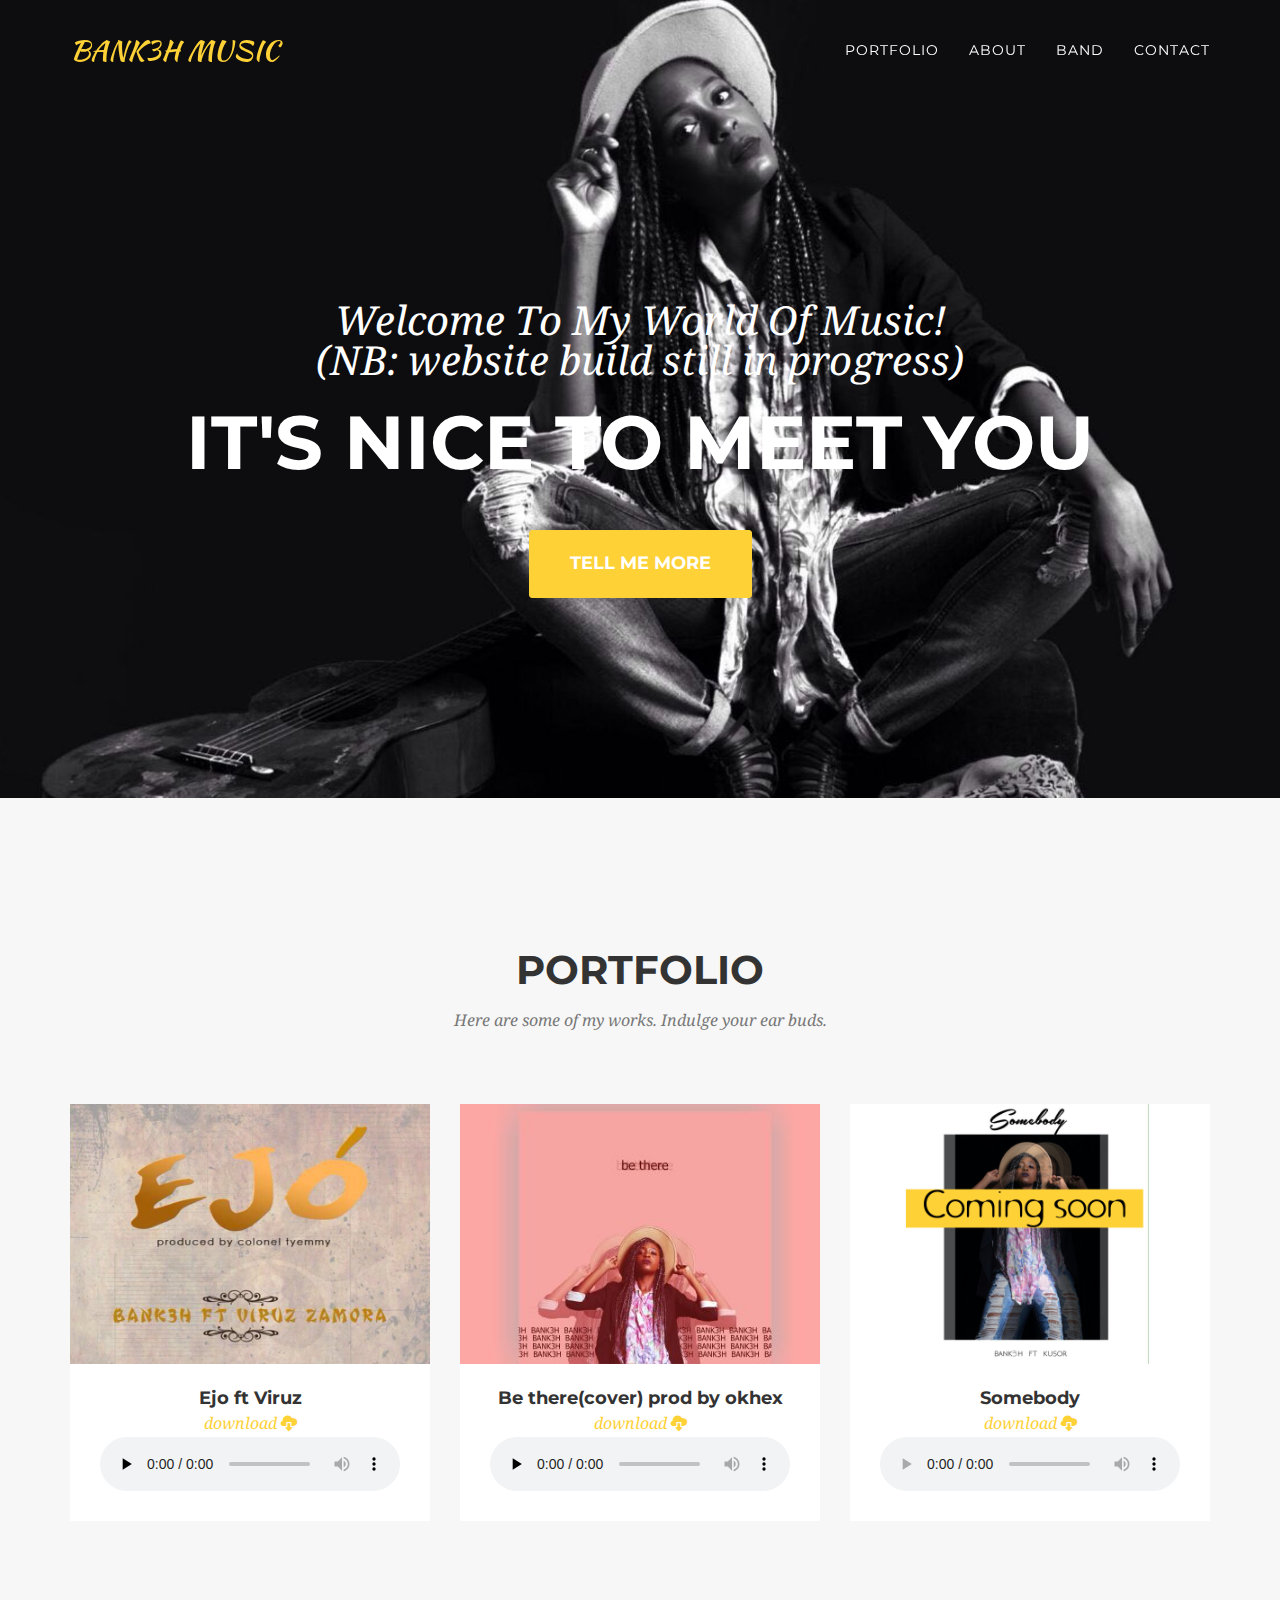
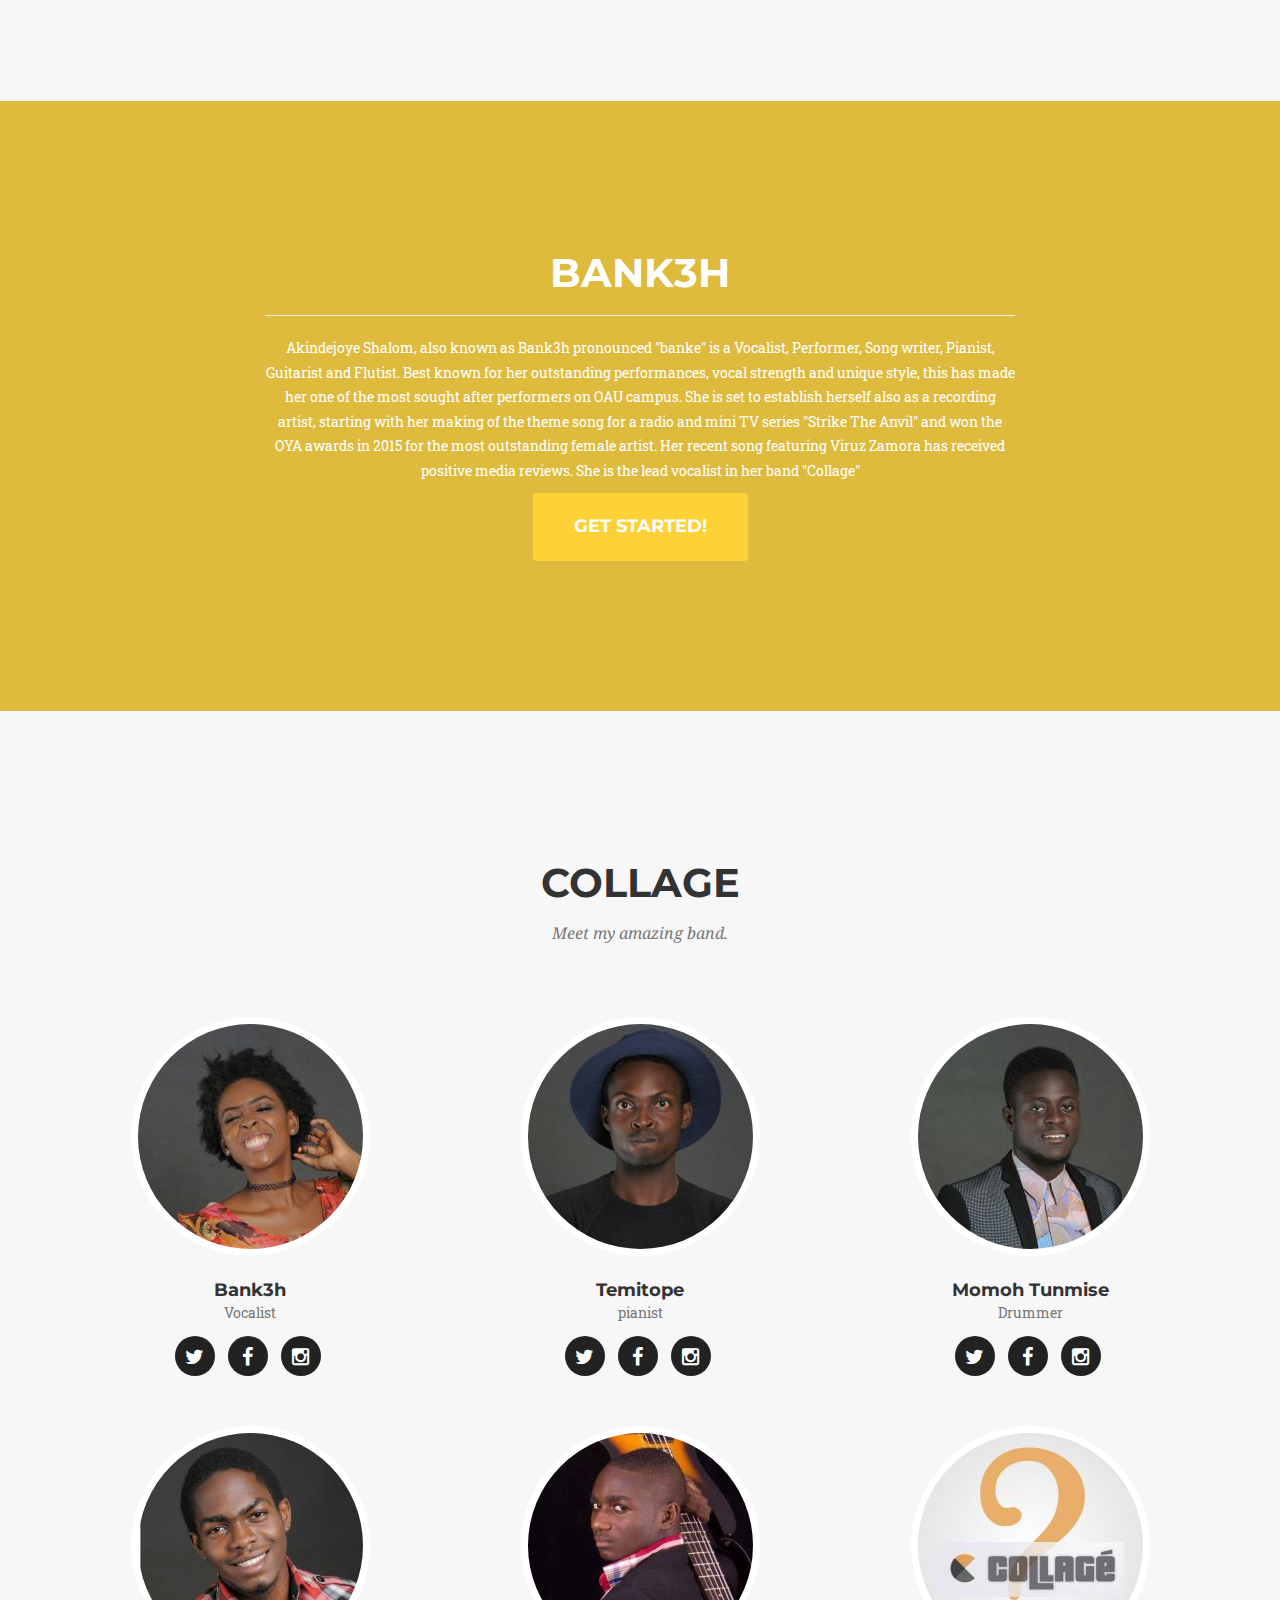
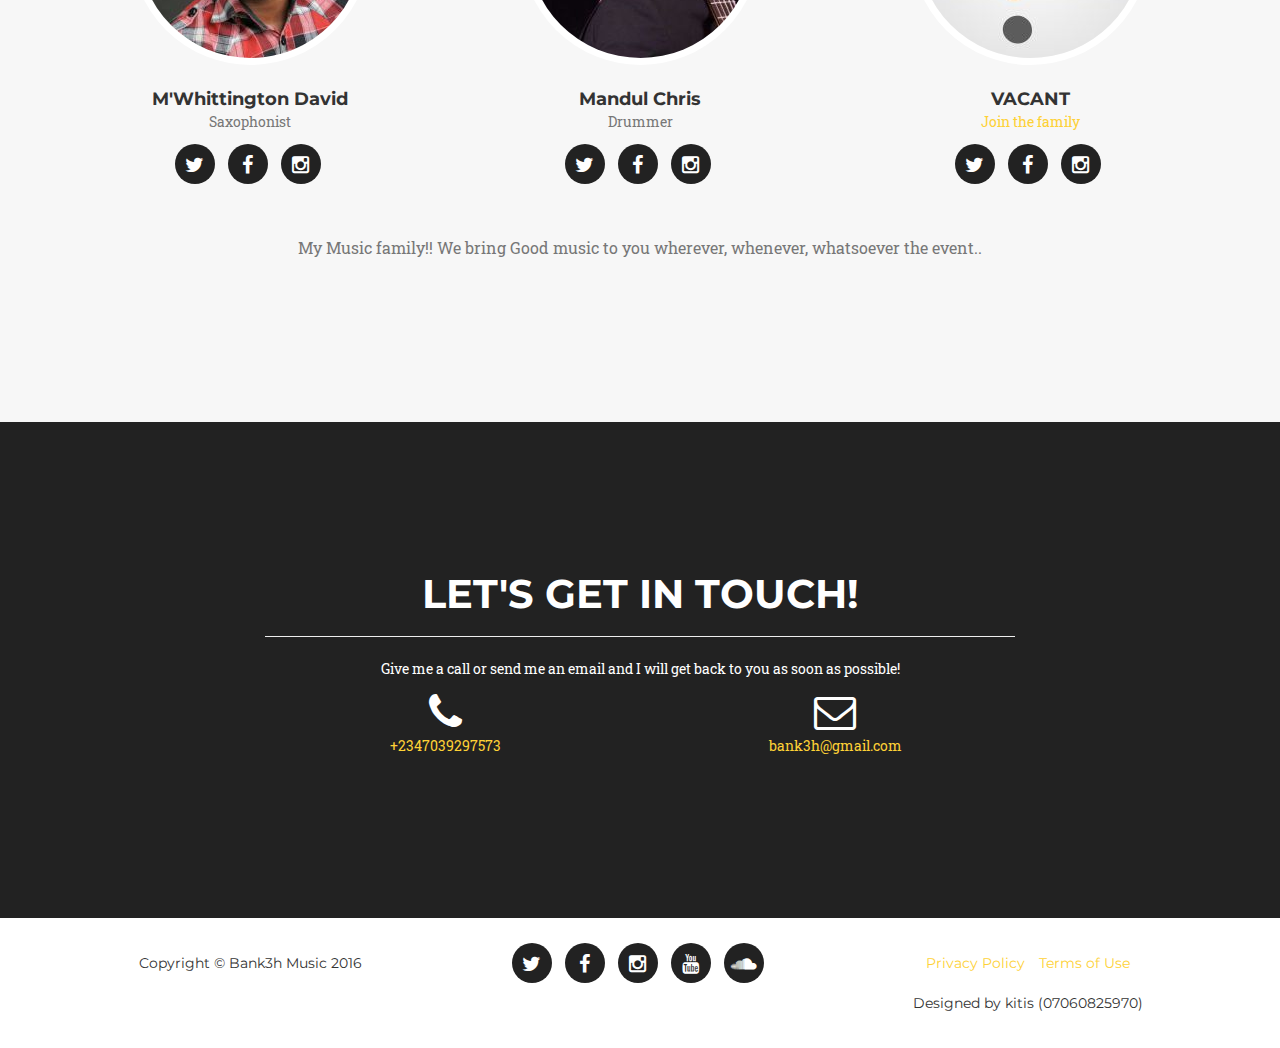
==== commit 0d601fef: "Update index.html" ====
--- a/index.html
+++ b/index.html
@@ -198,21 +198,21 @@
                 </div>
                 <div class="col-md-4 col-sm-6 portfolio-item">
                     <a href="#portfolioModal1" class="portfolio-link" >
-                        <div class="portfolio-hover">
+                        <!--div class="portfolio-hover">
                             <div class="portfolio-hover-content">
                                 <i class="fa fa-plus fa-3x"></i>
                             </div>
-                        </div>
+                        </div-->
                         <img src="img/portfolio/somebodyalbumart.png" class="img-responsive" alt="">
                     </a>
                     <div class="portfolio-caption">
                         <h4>Somebody</h4>
                         <!--download link-->
                         <p class="text-muted">
-                          <!--a href="#">download</a>
+                          <a href="#">download</a>
                             <a href="#">
                                 <span class="glyphicon glyphicon-cloud-download"></span>
-                            </a-->
+                            </a>
                         </p>
                         <!--end of download link-->
                         <audio 
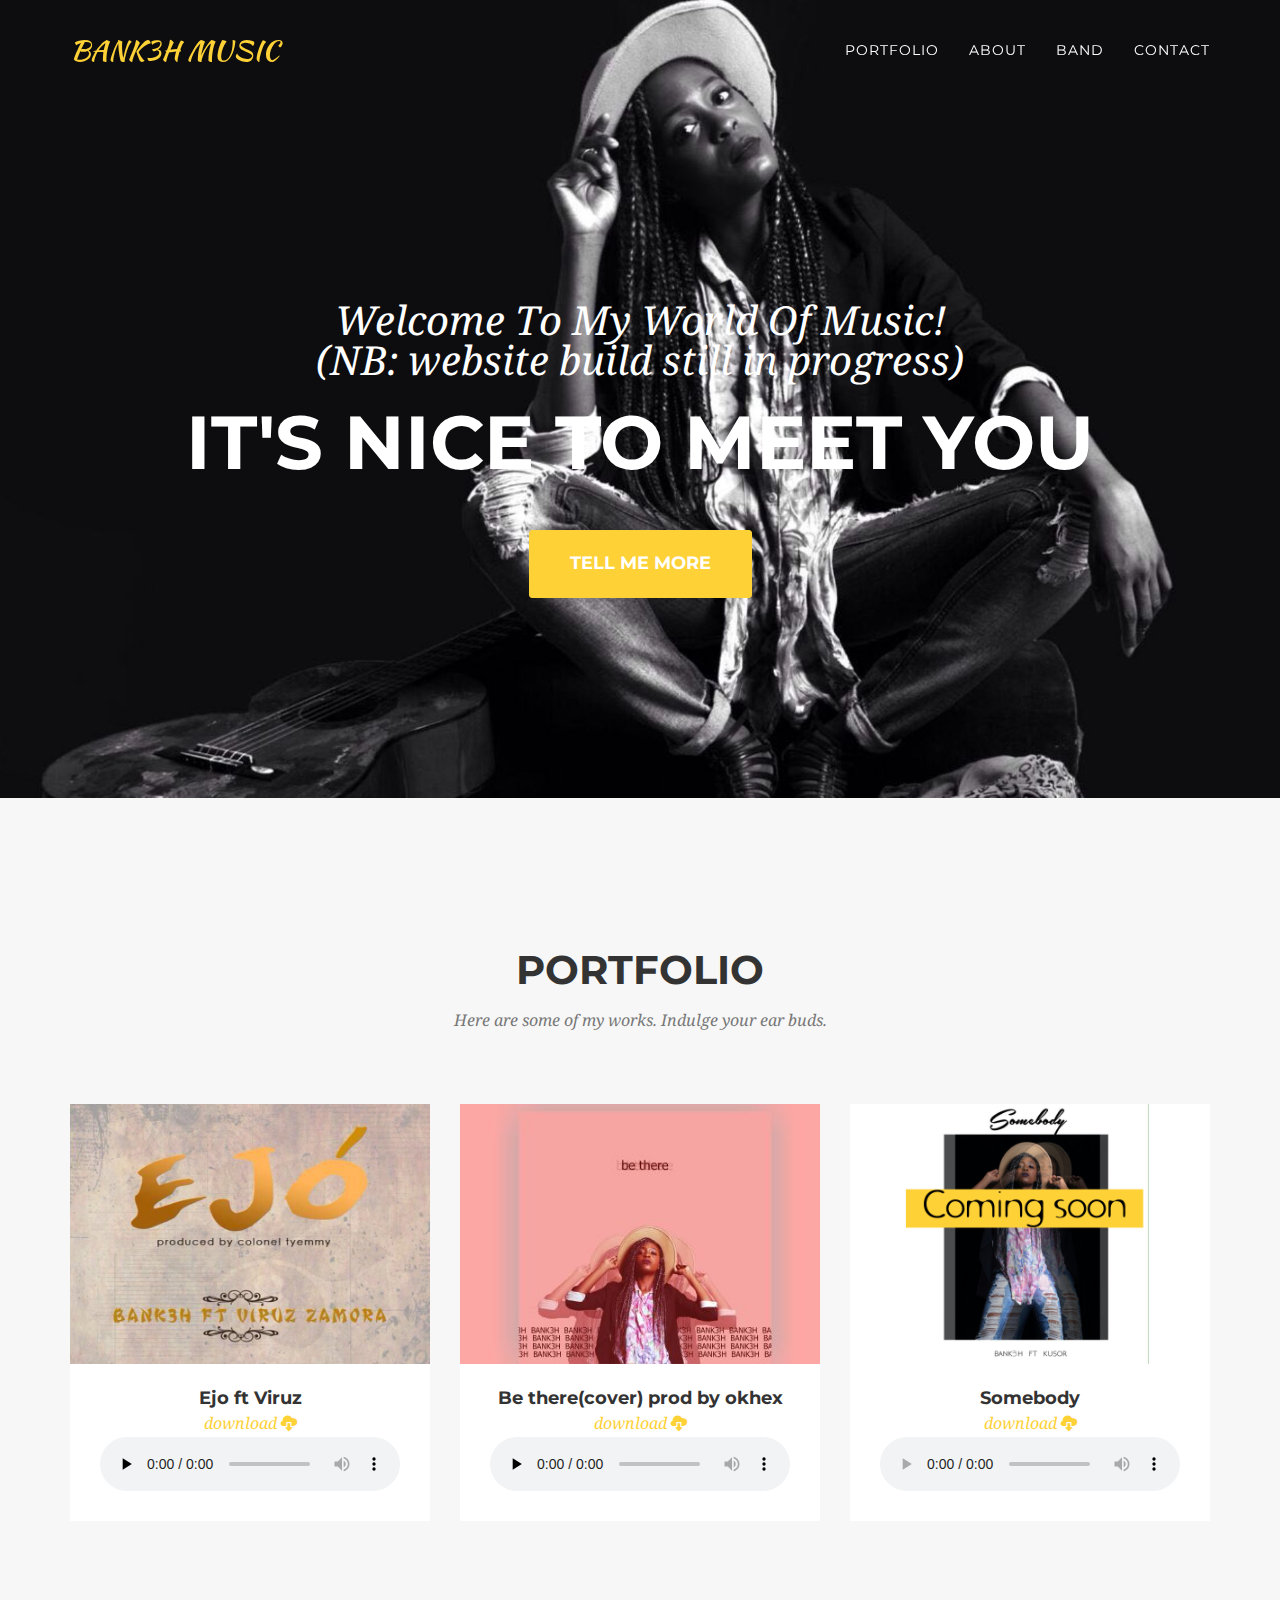
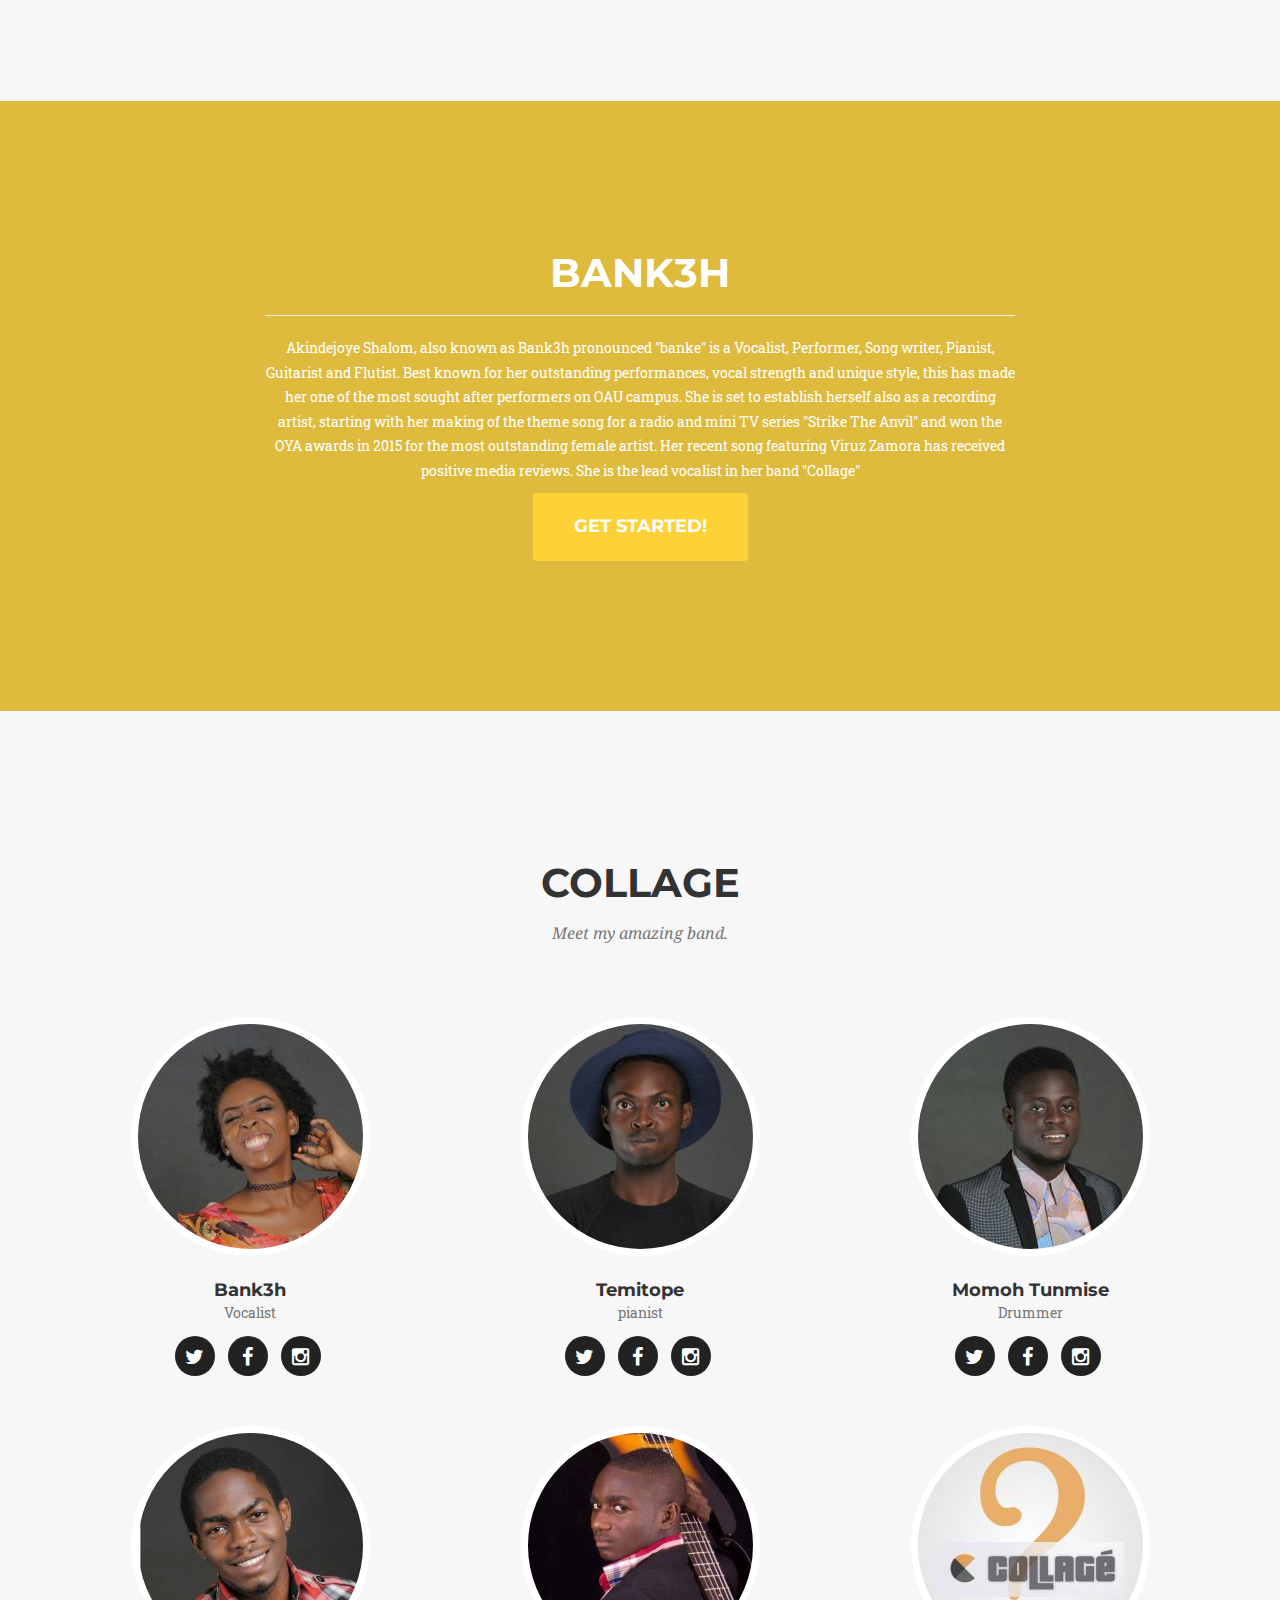
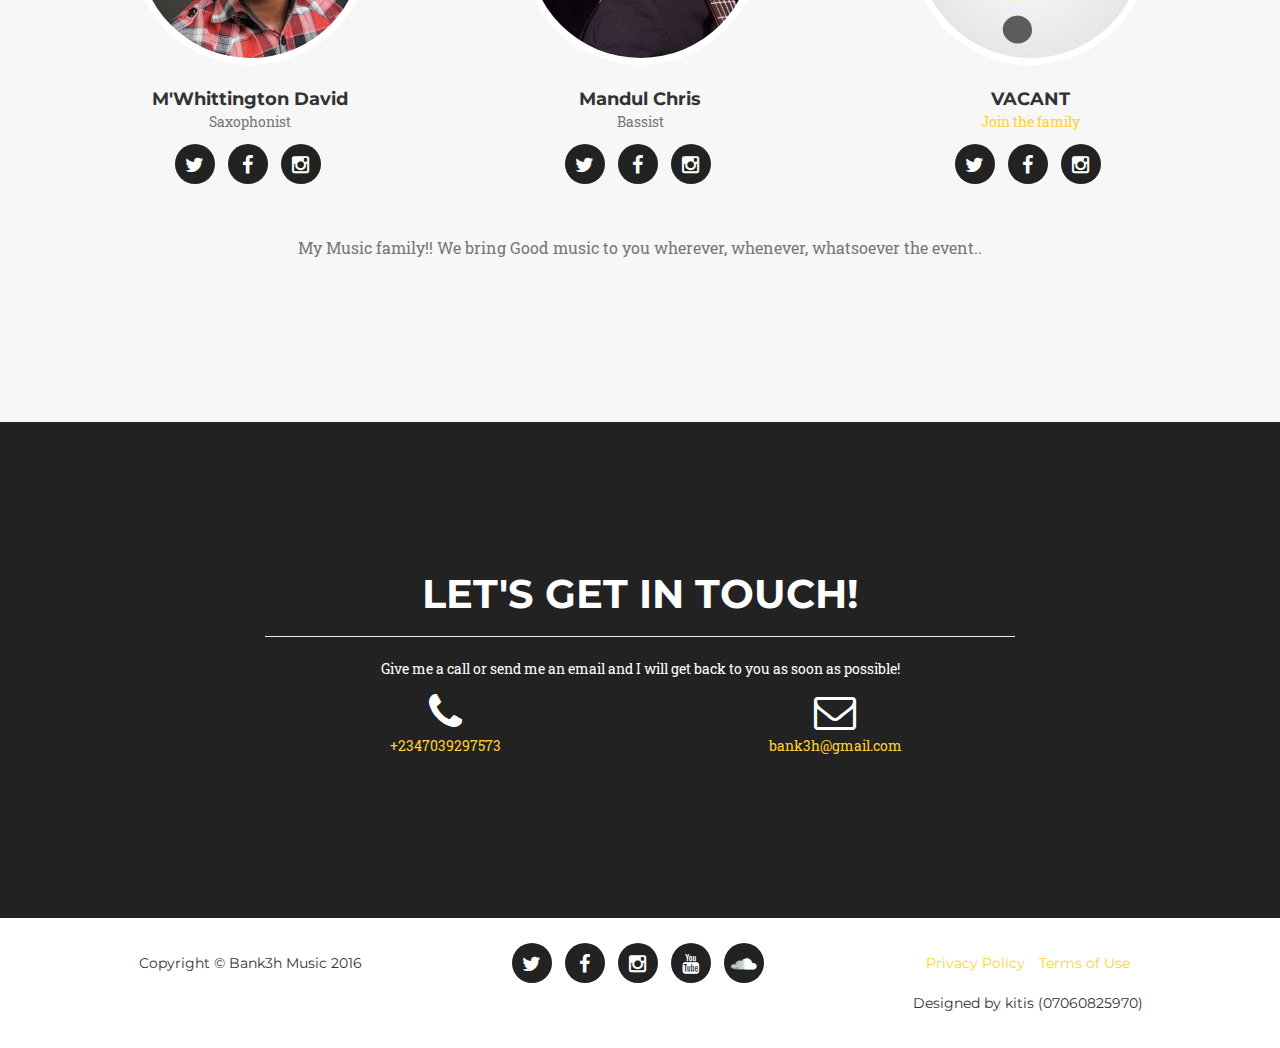
==== commit 2315430f: "Update index.html" ====
--- a/index.html
+++ b/index.html
@@ -398,7 +398,7 @@
                     <div class="team-member">
                         <img src="img/team/5.jpg" class="img-responsive img-circle" alt="">
                         <h4>Mandul Chris</h4>
-                        <p class="text-muted">Drummer</p>
+                        <p class="text-muted">Bassist</p>
                         <ul class="list-inline social-buttons">
                             <li><a href="www.twitter.com/chrismandul"><i class="fa fa-twitter"></i></a>
                             </li>
--- a/css/agency.css
+++ b/css/agency.css
@@ -1 +1 @@
-body{overflow-x:hidden;font-family:"Roboto Slab","Helvetica Neue",Helvetica,Arial,sans-serif}.text-muted{color:#777}.text-primary{color:#fed136}p{font-size:14px;line-height:1.75}p.large{font-size:16px}a,a:hover,a:focus,a:active,a.active{outline:0}a{color:#fed136}a:hover,a:focus,a:active,a.active{color:#fec503}h1,h2,h3,h4,h5,h6{font-family:Montserrat,"Helvetica Neue",Helvetica,Arial,sans-serif;text-transform:uppercase;font-weight:700}.img-centered{margin:0 auto}.bg-light-gray{background-color:#f7f7f7}.bg-darkest-gray{background-color:#222}.btn-primary{color:#fff;background-color:#fed136;border-color:#fed136;font-family:Montserrat,"Helvetica Neue",Helvetica,Arial,sans-serif;text-transform:uppercase;font-weight:700}.btn-primary:hover,.btn-primary:focus,.btn-primary:active,.btn-primary.active,.open .dropdown-toggle.btn-primary{color:#fff;background-color:#fec503;border-color:#f6bf01}.btn-primary:active,.btn-primary.active,.open .dropdown-toggle.btn-primary{background-image:none}.btn-primary.disabled,.btn-primary[disabled],fieldset[disabled] .btn-primary,.btn-primary.disabled:hover,.btn-primary[disabled]:hover,fieldset[disabled] .btn-primary:hover,.btn-primary.disabled:focus,.btn-primary[disabled]:focus,fieldset[disabled] .btn-primary:focus,.btn-primary.disabled:active,.btn-primary[disabled]:active,fieldset[disabled] .btn-primary:active,.btn-primary.disabled.active,.btn-primary[disabled].active,fieldset[disabled] .btn-primary.active{background-color:#fed136;border-color:#fed136}.btn-primary .badge{color:#fed136;background-color:#fff}.btn-xl{color:#fff;background-color:#fed136;border-color:#fed136;font-family:Montserrat,"Helvetica Neue",Helvetica,Arial,sans-serif;text-transform:uppercase;font-weight:700;border-radius:3px;font-size:18px;padding:20px 40px}.btn-xl:hover,.btn-xl:focus,.btn-xl:active,.btn-xl.active,.open .dropdown-toggle.btn-xl{color:#fff;background-color:#fec503;border-color:#f6bf01}.btn-xl:active,.btn-xl.active,.open .dropdown-toggle.btn-xl{background-image:none}.btn-xl.disabled,.btn-xl[disabled],fieldset[disabled] .btn-xl,.btn-xl.disabled:hover,.btn-xl[disabled]:hover,fieldset[disabled] .btn-xl:hover,.btn-xl.disabled:focus,.btn-xl[disabled]:focus,fieldset[disabled] .btn-xl:focus,.btn-xl.disabled:active,.btn-xl[disabled]:active,fieldset[disabled] .btn-xl:active,.btn-xl.disabled.active,.btn-xl[disabled].active,fieldset[disabled] .btn-xl.active{background-color:#fed136;border-color:#fed136}.btn-xl .badge{color:#fed136;background-color:#fff}.navbar-default{background-color:#222;border-color:transparent}.navbar-default .navbar-brand{color:#fed136;font-family:"Kaushan Script","Helvetica Neue",Helvetica,Arial,cursive}.navbar-default .navbar-brand:hover,.navbar-default .navbar-brand:focus,.navbar-default .navbar-brand:active,.navbar-default .navbar-brand.active{color:#fec503}.navbar-default .navbar-collapse{border-color:rgba(255,255,255,.02)}.navbar-default .navbar-toggle{background-color:#fed136;border-color:#fed136}.navbar-default .navbar-toggle .icon-bar{background-color:#fff}.navbar-default .navbar-toggle:hover,.navbar-default .navbar-toggle:focus{background-color:#fed136}.navbar-default .nav li a{font-family:Montserrat,"Helvetica Neue",Helvetica,Arial,sans-serif;text-transform:uppercase;font-weight:400;letter-spacing:1px;color:#fff}.navbar-default .nav li a:hover,.navbar-default .nav li a:focus{color:#fed136;outline:0}.navbar-default .navbar-nav>.active>a{border-radius:0;color:#fff;background-color:#fed136}.navbar-default .navbar-nav>.active>a:hover,.navbar-default .navbar-nav>.active>a:focus{color:#fff;background-color:#fec503}@media (min-width:768px){.navbar-default{background-color:transparent;padding:25px 0;-webkit-transition:padding .3s;-moz-transition:padding .3s;transition:padding .3s;border:0}.navbar-default .navbar-brand{font-size:2em;-webkit-transition:all .3s;-moz-transition:all .3s;transition:all .3s}.navbar-default .navbar-nav>.active>a{border-radius:3px}.navbar-default.navbar-shrink{background-color:#222;padding:10px 0}.navbar-default.navbar-shrink .navbar-brand{font-size:1.5em}}header{background-image:url(../img/header-bg.jpg);background-repeat:none;background-attachment:scroll;background-position:center center;-webkit-background-size:cover;-moz-background-size:cover;background-size:cover;-o-background-size:cover;text-align:center;color:#fff}header .intro-text{padding-top:100px;padding-bottom:50px}header .intro-text .intro-lead-in{font-family:"Droid Serif","Helvetica Neue",Helvetica,Arial,sans-serif;font-style:italic;font-size:22px;line-height:22px;margin-bottom:25px}header .intro-text .intro-heading{font-family:Montserrat,"Helvetica Neue",Helvetica,Arial,sans-serif;text-transform:uppercase;font-weight:700;font-size:50px;line-height:50px;margin-bottom:25px}@media (min-width:768px){header .intro-text{padding-top:300px;padding-bottom:200px}header .intro-text .intro-lead-in{font-family:"Droid Serif","Helvetica Neue",Helvetica,Arial,sans-serif;font-style:italic;font-size:40px;line-height:40px;margin-bottom:25px}header .intro-text .intro-heading{font-family:Montserrat,"Helvetica Neue",Helvetica,Arial,sans-serif;text-transform:uppercase;font-weight:700;font-size:75px;line-height:75px;margin-bottom:50px}}section{padding:100px 0}section h2.section-heading{font-size:40px;margin-top:0;margin-bottom:15px}section h3.section-subheading{font-size:16px;font-family:"Droid Serif","Helvetica Neue",Helvetica,Arial,sans-serif;text-transform:none;font-style:italic;font-weight:400;margin-bottom:75px}@media (min-width:768px){section{padding:150px 0}}.service-heading{margin:15px 0;text-transform:none}#portfolio .portfolio-item{margin:0 0 15px;right:0}#portfolio .portfolio-item .portfolio-link{display:block;position:relative;max-width:400px;margin:0 auto}#portfolio .portfolio-item .portfolio-link .portfolio-hover{background:rgba(254,209,54,.9);position:absolute;width:100%;height:100%;opacity:0;transition:all ease .5s;-webkit-transition:all ease .5s;-moz-transition:all ease .5s}#portfolio .portfolio-item .portfolio-link .portfolio-hover:hover{opacity:1}#portfolio .portfolio-item .portfolio-link .portfolio-hover .portfolio-hover-content{position:absolute;width:100%;height:20px;font-size:20px;text-align:center;top:50%;margin-top:-12px;color:#fff}#portfolio .portfolio-item .portfolio-link .portfolio-hover .portfolio-hover-content i{margin-top:-12px}#portfolio .portfolio-item .portfolio-link .portfolio-hover .portfolio-hover-content h3,#portfolio .portfolio-item .portfolio-link .portfolio-hover .portfolio-hover-content h4{margin:0}#portfolio .portfolio-item .portfolio-caption{max-width:400px;margin:0 auto;background-color:#fff;text-align:center;padding:25px}#portfolio .portfolio-item .portfolio-caption h4{text-transform:none;margin:0}#portfolio .portfolio-item .portfolio-caption p{font-family:"Droid Serif","Helvetica Neue",Helvetica,Arial,sans-serif;font-style:italic;font-size:16px;margin:0}#portfolio *{z-index:2}@media (min-width:767px){#portfolio .portfolio-item{margin:0 0 30px}}.timeline{list-style:none;padding:0;position:relative}.timeline:before{top:0;bottom:0;position:absolute;content:"";width:2px;background-color:#f1f1f1;left:40px;margin-left:-1.5px}.timeline>li{margin-bottom:50px;position:relative;min-height:50px}.timeline>li:before,.timeline>li:after{content:" ";display:table}.timeline>li:after{clear:both}.timeline>li .timeline-panel{width:100%;float:right;padding:0 20px 0 100px;position:relative;text-align:left}.timeline>li .timeline-panel:before{border-left-width:0;border-right-width:15px;left:-15px;right:auto}.timeline>li .timeline-panel:after{border-left-width:0;border-right-width:14px;left:-14px;right:auto}.timeline>li .timeline-image{left:0;margin-left:0;width:80px;height:80px;position:absolute;z-index:100;background-color:#fed136;color:#fff;border-radius:100%;border:7px solid #f1f1f1;text-align:center}.timeline>li .timeline-image h4{font-size:10px;margin-top:12px;line-height:14px}.timeline>li.timeline-inverted>.timeline-panel{float:right;text-align:left;padding:0 20px 0 100px}.timeline>li.timeline-inverted>.timeline-panel:before{border-left-width:0;border-right-width:15px;left:-15px;right:auto}.timeline>li.timeline-inverted>.timeline-panel:after{border-left-width:0;border-right-width:14px;left:-14px;right:auto}.timeline>li:last-child{margin-bottom:0}.timeline .timeline-heading h4{margin-top:0;color:inherit}.timeline .timeline-heading h4.subheading{text-transform:none}.timeline .timeline-body>p,.timeline .timeline-body>ul{margin-bottom:0}@media (min-width:768px){.timeline:before{left:50%}.timeline>li{margin-bottom:100px;min-height:100px}.timeline>li .timeline-panel{width:41%;float:left;padding:0 20px 20px 30px;text-align:right}.timeline>li .timeline-image{width:100px;height:100px;left:50%;margin-left:-50px}.timeline>li .timeline-image h4{font-size:13px;margin-top:16px;line-height:18px}.timeline>li.timeline-inverted>.timeline-panel{float:right;text-align:left;padding:0 30px 20px 20px}}@media (min-width:992px){.timeline>li{min-height:150px}.timeline>li .timeline-panel{padding:0 20px 20px}.timeline>li .timeline-image{width:150px;height:150px;margin-left:-75px}.timeline>li .timeline-image h4{font-size:18px;margin-top:30px;line-height:26px}.timeline>li.timeline-inverted>.timeline-panel{padding:0 20px 20px}}@media (min-width:1200px){.timeline>li{min-height:170px}.timeline>li .timeline-panel{padding:0 20px 20px 100px}.timeline>li .timeline-image{width:170px;height:170px;margin-left:-85px}.timeline>li .timeline-image h4{margin-top:40px}.timeline>li.timeline-inverted>.timeline-panel{padding:0 100px 20px 20px}}.team-member{text-align:center;margin-bottom:50px}.team-member img{margin:0 auto;border:7px solid #fff}.team-member h4{margin-top:25px;margin-bottom:0;text-transform:none}.team-member p{margin-top:0}aside.clients img{margin:50px auto}section#contact{background-color:#222;background-image:url(../img/map-image.png);background-position:center;background-repeat:no-repeat}section#contact .section-heading{color:#fff}section#contact .form-group{margin-bottom:25px}section#contact .form-group input,section#contact .form-group textarea{padding:20px}section#contact .form-group input.form-control{height:auto}section#contact .form-group textarea.form-control{height:236px}section#contact .form-control:focus{border-color:#fed136;box-shadow:none}section#contact ::-webkit-input-placeholder{font-family:Montserrat,"Helvetica Neue",Helvetica,Arial,sans-serif;text-transform:uppercase;font-weight:700;color:#bbb}section#contact :-moz-placeholder{font-family:Montserrat,"Helvetica Neue",Helvetica,Arial,sans-serif;text-transform:uppercase;font-weight:700;color:#bbb}section#contact ::-moz-placeholder{font-family:Montserrat,"Helvetica Neue",Helvetica,Arial,sans-serif;text-transform:uppercase;font-weight:700;color:#bbb}section#contact :-ms-input-placeholder{font-family:Montserrat,"Helvetica Neue",Helvetica,Arial,sans-serif;text-transform:uppercase;font-weight:700;color:#bbb}section#contact .text-danger{color:#e74c3c}footer{padding:25px 0;text-align:center}footer span.copyright{line-height:40px;font-family:Montserrat,"Helvetica Neue",Helvetica,Arial,sans-serif;text-transform:uppercase;text-transform:none}footer ul.quicklinks{margin-bottom:0;line-height:40px;font-family:Montserrat,"Helvetica Neue",Helvetica,Arial,sans-serif;text-transform:uppercase;text-transform:none}ul.social-buttons{margin-bottom:0}ul.social-buttons li a{display:block;background-color:#222;height:40px;width:40px;border-radius:100%;font-size:20px;line-height:40px;color:#fff;outline:0;-webkit-transition:all .3s;-moz-transition:all .3s;transition:all .3s}ul.social-buttons li a:hover,ul.social-buttons li a:focus,ul.social-buttons li a:active{background-color:#fed136}.btn:focus,.btn:active,.btn.active,.btn:active:focus{outline:0}.portfolio-modal .modal-content{border-radius:0;background-clip:border-box;-webkit-box-shadow:none;box-shadow:none;border:0;min-height:100%;padding:100px 0;text-align:center}.portfolio-modal .modal-content h2{margin-bottom:15px;font-size:3em}.portfolio-modal .modal-content p{margin-bottom:30px}.portfolio-modal .modal-content p.item-intro{margin:20px 0 30px;font-family:"Droid Serif","Helvetica Neue",Helvetica,Arial,sans-serif;font-style:italic;font-size:16px}.portfolio-modal .modal-content ul.list-inline{margin-bottom:30px;margin-top:0}.portfolio-modal .modal-content img{margin-bottom:30px}.portfolio-modal .close-modal{position:absolute;width:75px;height:75px;background-color:transparent;top:25px;right:25px;cursor:pointer}.portfolio-modal .close-modal:hover{opacity:.3}.portfolio-modal .close-modal .lr{height:75px;width:1px;margin-left:35px;background-color:#222;transform:rotate(45deg);-ms-transform:rotate(45deg);-webkit-transform:rotate(45deg);z-index:1051}.portfolio-modal .close-modal .lr .rl{height:75px;width:1px;background-color:#222;transform:rotate(90deg);-ms-transform:rotate(90deg);-webkit-transform:rotate(90deg);z-index:1052}.portfolio-modal .modal-backdrop{opacity:0;display:none}::-moz-selection{text-shadow:none;background:#fed136}::selection{text-shadow:none;background:#fed136}img::selection{background:0 0}img::-moz-selection{background:0 0}body{webkit-tap-highlight-color:#fed136}+body{overflow-x:hidden;font-family:"Roboto Slab","Helvetica Neue",Helvetica,Arial,sans-serif}.text-muted{color:#777}.text-primary{color:#fed136}p{font-size:14px;line-height:1.75}p.large{font-size:16px}a,a:hover,a:focus,a:active,a.active{outline:0}a{color:#fed136}a:hover,a:focus,a:active,a.active{color:#fec503}h1,h2,h3,h4,h5,h6{font-family:Montserrat,"Helvetica Neue",Helvetica,Arial,sans-serif;text-transform:uppercase;font-weight:700}.img-centered{margin:0 auto}.bg-light-gray{background-color:#f7f7f7}.bg-darkest-gray{background-color:#222}.btn-primary{color:#fff;background-color:#fed136;border-color:#fed136;font-family:Montserrat,"Helvetica Neue",Helvetica,Arial,sans-serif;text-transform:uppercase;font-weight:700}.btn-primary:hover,.btn-primary:focus,.btn-primary:active,.btn-primary.active,.open .dropdown-toggle.btn-primary{color:#fff;background-color:#fec503;border-color:#f6bf01}.btn-primary:active,.btn-primary.active,.open .dropdown-toggle.btn-primary{background-image:none}.btn-primary.disabled,.btn-primary[disabled],fieldset[disabled] .btn-primary,.btn-primary.disabled:hover,.btn-primary[disabled]:hover,fieldset[disabled] .btn-primary:hover,.btn-primary.disabled:focus,.btn-primary[disabled]:focus,fieldset[disabled] .btn-primary:focus,.btn-primary.disabled:active,.btn-primary[disabled]:active,fieldset[disabled] .btn-primary:active,.btn-primary.disabled.active,.btn-primary[disabled].active,fieldset[disabled] .btn-primary.active{background-color:#fed136;border-color:#fed136}.btn-primary .badge{color:#fed136;background-color:#fff}.btn-xl{color:#fff;background-color:#fed136;border-color:#fed136;font-family:Montserrat,"Helvetica Neue",Helvetica,Arial,sans-serif;text-transform:uppercase;font-weight:700;border-radius:3px;font-size:18px;padding:20px 40px}.btn-xl:hover,.btn-xl:focus,.btn-xl:active,.btn-xl.active,.open .dropdown-toggle.btn-xl{color:#fff;background-color:#fec503;border-color:#f6bf01}.btn-xl:active,.btn-xl.active,.open .dropdown-toggle.btn-xl{background-image:none}.btn-xl.disabled,.btn-xl[disabled],fieldset[disabled] .btn-xl,.btn-xl.disabled:hover,.btn-xl[disabled]:hover,fieldset[disabled] .btn-xl:hover,.btn-xl.disabled:focus,.btn-xl[disabled]:focus,fieldset[disabled] .btn-xl:focus,.btn-xl.disabled:active,.btn-xl[disabled]:active,fieldset[disabled] .btn-xl:active,.btn-xl.disabled.active,.btn-xl[disabled].active,fieldset[disabled] .btn-xl.active{background-color:#fed136;border-color:#fed136}.btn-xl .badge{color:#fed136;background-color:#fff}.navbar-default{background-color:#222;border-color:transparent}.navbar-default .navbar-brand{color:#fed136;font-family:"Kaushan Script","Helvetica Neue",Helvetica,Arial,cursive}.navbar-default .navbar-brand:hover,.navbar-default .navbar-brand:focus,.navbar-default .navbar-brand:active,.navbar-default .navbar-brand.active{color:#fec503}.navbar-default .navbar-collapse{border-color:rgba(255,255,255,.02)}.navbar-default .navbar-toggle{background-color:#fed136;border-color:#fed136}.navbar-default .navbar-toggle .icon-bar{background-color:#fff}.navbar-default .navbar-toggle:hover,.navbar-default .navbar-toggle:focus{background-color:#fed136}.navbar-default .nav li a{font-family:Montserrat,"Helvetica Neue",Helvetica,Arial,sans-serif;text-transform:uppercase;font-weight:400;letter-spacing:1px;color:#fff}.navbar-default .nav li a:hover,.navbar-default .nav li a:focus{color:#fed136;outline:0}.navbar-default .navbar-nav>.active>a{border-radius:0;color:#fff;background-color:#fed136}.navbar-default .navbar-nav>.active>a:hover,.navbar-default .navbar-nav>.active>a:focus{color:#fff;background-color:#fec503}@media (min-width:768px){.navbar-default{background-color:transparent;padding:25px 0;-webkit-transition:padding .3s;-moz-transition:padding .3s;transition:padding .3s;border:0}.navbar-default .navbar-brand{font-size:2em;-webkit-transition:all .3s;-moz-transition:all .3s;transition:all .3s}.navbar-default .navbar-nav>.active>a{border-radius:3px}.navbar-default.navbar-shrink{background-color:#222;padding:10px 0}.navbar-default.navbar-shrink .navbar-brand{font-size:1.5em}}header{background-image:url(../img/header-bg.jpg);background-repeat:none;background-attachment:scroll;background-position:center center;-webkit-background-size:cover;-moz-background-size:cover;background-size:cover;-o-background-size:cover;text-align:center;color:#fff}header .intro-text{padding-top:100px;padding-bottom:50px}header .intro-text .intro-lead-in{font-family:"Droid Serif","Helvetica Neue",Helvetica,Arial,sans-serif;font-style:italic;font-size:22px;line-height:22px;margin-bottom:25px}header .intro-text .intro-heading{font-family:Montserrat,"Helvetica Neue",Helvetica,Arial,sans-serif;text-transform:uppercase;font-weight:700;font-size:50px;line-height:50px;margin-bottom:25px}@media (min-width:768px){header .intro-text{padding-top:300px;padding-bottom:200px}header .intro-text .intro-lead-in{font-family:"Droid Serif","Helvetica Neue",Helvetica,Arial,sans-serif;font-style:italic;font-size:40px;line-height:40px;margin-bottom:25px}header .intro-text .intro-heading{font-family:Montserrat,"Helvetica Neue",Helvetica,Arial,sans-serif;text-transform:uppercase;font-weight:700;font-size:75px;line-height:75px;margin-bottom:50px}}section{padding:50px 0}section h2.section-heading{font-size:40px;margin-top:0;margin-bottom:15px}section h3.section-subheading{font-size:16px;font-family:"Droid Serif","Helvetica Neue",Helvetica,Arial,sans-serif;text-transform:none;font-style:italic;font-weight:400;margin-bottom:75px}@media (min-width:768px){section{padding:150px 0}}.service-heading{margin:15px 0;text-transform:none}#portfolio .portfolio-item{margin:0 0 15px;right:0}#portfolio .portfolio-item .portfolio-link{display:block;position:relative;max-width:400px;margin:0 auto}#portfolio .portfolio-item .portfolio-link .portfolio-hover{background:rgba(254,209,54,.9);position:absolute;width:100%;height:100%;opacity:0;transition:all ease .5s;-webkit-transition:all ease .5s;-moz-transition:all ease .5s}#portfolio .portfolio-item .portfolio-link .portfolio-hover:hover{opacity:1}#portfolio .portfolio-item .portfolio-link .portfolio-hover .portfolio-hover-content{position:absolute;width:100%;height:20px;font-size:20px;text-align:center;top:50%;margin-top:-12px;color:#fff}#portfolio .portfolio-item .portfolio-link .portfolio-hover .portfolio-hover-content i{margin-top:-12px}#portfolio .portfolio-item .portfolio-link .portfolio-hover .portfolio-hover-content h3,#portfolio .portfolio-item .portfolio-link .portfolio-hover .portfolio-hover-content h4{margin:0}#portfolio .portfolio-item .portfolio-caption{max-width:400px;margin:0 auto;background-color:#fff;text-align:center;padding:25px}#portfolio .portfolio-item .portfolio-caption h4{text-transform:none;margin:0}#portfolio .portfolio-item .portfolio-caption p{font-family:"Droid Serif","Helvetica Neue",Helvetica,Arial,sans-serif;font-style:italic;font-size:16px;margin:0}#portfolio *{z-index:2}@media (min-width:767px){#portfolio .portfolio-item{margin:0 0 30px}}.timeline{list-style:none;padding:0;position:relative}.timeline:before{top:0;bottom:0;position:absolute;content:"";width:2px;background-color:#f1f1f1;left:40px;margin-left:-1.5px}.timeline>li{margin-bottom:50px;position:relative;min-height:50px}.timeline>li:before,.timeline>li:after{content:" ";display:table}.timeline>li:after{clear:both}.timeline>li .timeline-panel{width:100%;float:right;padding:0 20px 0 100px;position:relative;text-align:left}.timeline>li .timeline-panel:before{border-left-width:0;border-right-width:15px;left:-15px;right:auto}.timeline>li .timeline-panel:after{border-left-width:0;border-right-width:14px;left:-14px;right:auto}.timeline>li .timeline-image{left:0;margin-left:0;width:80px;height:80px;position:absolute;z-index:100;background-color:#fed136;color:#fff;border-radius:100%;border:7px solid #f1f1f1;text-align:center}.timeline>li .timeline-image h4{font-size:10px;margin-top:12px;line-height:14px}.timeline>li.timeline-inverted>.timeline-panel{float:right;text-align:left;padding:0 20px 0 100px}.timeline>li.timeline-inverted>.timeline-panel:before{border-left-width:0;border-right-width:15px;left:-15px;right:auto}.timeline>li.timeline-inverted>.timeline-panel:after{border-left-width:0;border-right-width:14px;left:-14px;right:auto}.timeline>li:last-child{margin-bottom:0}.timeline .timeline-heading h4{margin-top:0;color:inherit}.timeline .timeline-heading h4.subheading{text-transform:none}.timeline .timeline-body>p,.timeline .timeline-body>ul{margin-bottom:0}@media (min-width:768px){.timeline:before{left:50%}.timeline>li{margin-bottom:100px;min-height:100px}.timeline>li .timeline-panel{width:41%;float:left;padding:0 20px 20px 30px;text-align:right}.timeline>li .timeline-image{width:100px;height:100px;left:50%;margin-left:-50px}.timeline>li .timeline-image h4{font-size:13px;margin-top:16px;line-height:18px}.timeline>li.timeline-inverted>.timeline-panel{float:right;text-align:left;padding:0 30px 20px 20px}}@media (min-width:992px){.timeline>li{min-height:150px}.timeline>li .timeline-panel{padding:0 20px 20px}.timeline>li .timeline-image{width:150px;height:150px;margin-left:-75px}.timeline>li .timeline-image h4{font-size:18px;margin-top:30px;line-height:26px}.timeline>li.timeline-inverted>.timeline-panel{padding:0 20px 20px}}@media (min-width:1200px){.timeline>li{min-height:170px}.timeline>li .timeline-panel{padding:0 20px 20px 100px}.timeline>li .timeline-image{width:170px;height:170px;margin-left:-85px}.timeline>li .timeline-image h4{margin-top:40px}.timeline>li.timeline-inverted>.timeline-panel{padding:0 100px 20px 20px}}.team-member{text-align:center;margin-bottom:50px}.team-member img{margin:0 auto;border:7px solid #fff}.team-member h4{margin-top:25px;margin-bottom:0;text-transform:none}.team-member p{margin-top:0}aside.clients img{margin:50px auto}section#contact{background-color:#222;background-image:url(../img/map-image.png);background-position:center;background-repeat:no-repeat}section#contact .section-heading{color:#fff}section#contact .form-group{margin-bottom:25px}section#contact .form-group input,section#contact .form-group textarea{padding:20px}section#contact .form-group input.form-control{height:auto}section#contact .form-group textarea.form-control{height:236px}section#contact .form-control:focus{border-color:#fed136;box-shadow:none}section#contact ::-webkit-input-placeholder{font-family:Montserrat,"Helvetica Neue",Helvetica,Arial,sans-serif;text-transform:uppercase;font-weight:700;color:#bbb}section#contact :-moz-placeholder{font-family:Montserrat,"Helvetica Neue",Helvetica,Arial,sans-serif;text-transform:uppercase;font-weight:700;color:#bbb}section#contact ::-moz-placeholder{font-family:Montserrat,"Helvetica Neue",Helvetica,Arial,sans-serif;text-transform:uppercase;font-weight:700;color:#bbb}section#contact :-ms-input-placeholder{font-family:Montserrat,"Helvetica Neue",Helvetica,Arial,sans-serif;text-transform:uppercase;font-weight:700;color:#bbb}section#contact .text-danger{color:#e74c3c}footer{padding:25px 0;text-align:center}footer span.copyright{line-height:40px;font-family:Montserrat,"Helvetica Neue",Helvetica,Arial,sans-serif;text-transform:uppercase;text-transform:none}footer ul.quicklinks{margin-bottom:0;line-height:40px;font-family:Montserrat,"Helvetica Neue",Helvetica,Arial,sans-serif;text-transform:uppercase;text-transform:none}ul.social-buttons{margin-bottom:0}ul.social-buttons li a{display:block;background-color:#222;height:40px;width:40px;border-radius:100%;font-size:20px;line-height:40px;color:#fff;outline:0;-webkit-transition:all .3s;-moz-transition:all .3s;transition:all .3s}ul.social-buttons li a:hover,ul.social-buttons li a:focus,ul.social-buttons li a:active{background-color:#fed136}.btn:focus,.btn:active,.btn.active,.btn:active:focus{outline:0}.portfolio-modal .modal-content{border-radius:0;background-clip:border-box;-webkit-box-shadow:none;box-shadow:none;border:0;min-height:100%;padding:100px 0;text-align:center}.portfolio-modal .modal-content h2{margin-bottom:15px;font-size:3em}.portfolio-modal .modal-content p{margin-bottom:30px}.portfolio-modal .modal-content p.item-intro{margin:20px 0 30px;font-family:"Droid Serif","Helvetica Neue",Helvetica,Arial,sans-serif;font-style:italic;font-size:16px}.portfolio-modal .modal-content ul.list-inline{margin-bottom:30px;margin-top:0}.portfolio-modal .modal-content img{margin-bottom:30px}.portfolio-modal .close-modal{position:absolute;width:75px;height:75px;background-color:transparent;top:25px;right:25px;cursor:pointer}.portfolio-modal .close-modal:hover{opacity:.3}.portfolio-modal .close-modal .lr{height:75px;width:1px;margin-left:35px;background-color:#222;transform:rotate(45deg);-ms-transform:rotate(45deg);-webkit-transform:rotate(45deg);z-index:1051}.portfolio-modal .close-modal .lr .rl{height:75px;width:1px;background-color:#222;transform:rotate(90deg);-ms-transform:rotate(90deg);-webkit-transform:rotate(90deg);z-index:1052}.portfolio-modal .modal-backdrop{opacity:0;display:none}::-moz-selection{text-shadow:none;background:#fed136}::selection{text-shadow:none;background:#fed136}img::selection{background:0 0}img::-moz-selection{background:0 0}body{webkit-tap-highlight-color:#fed136}
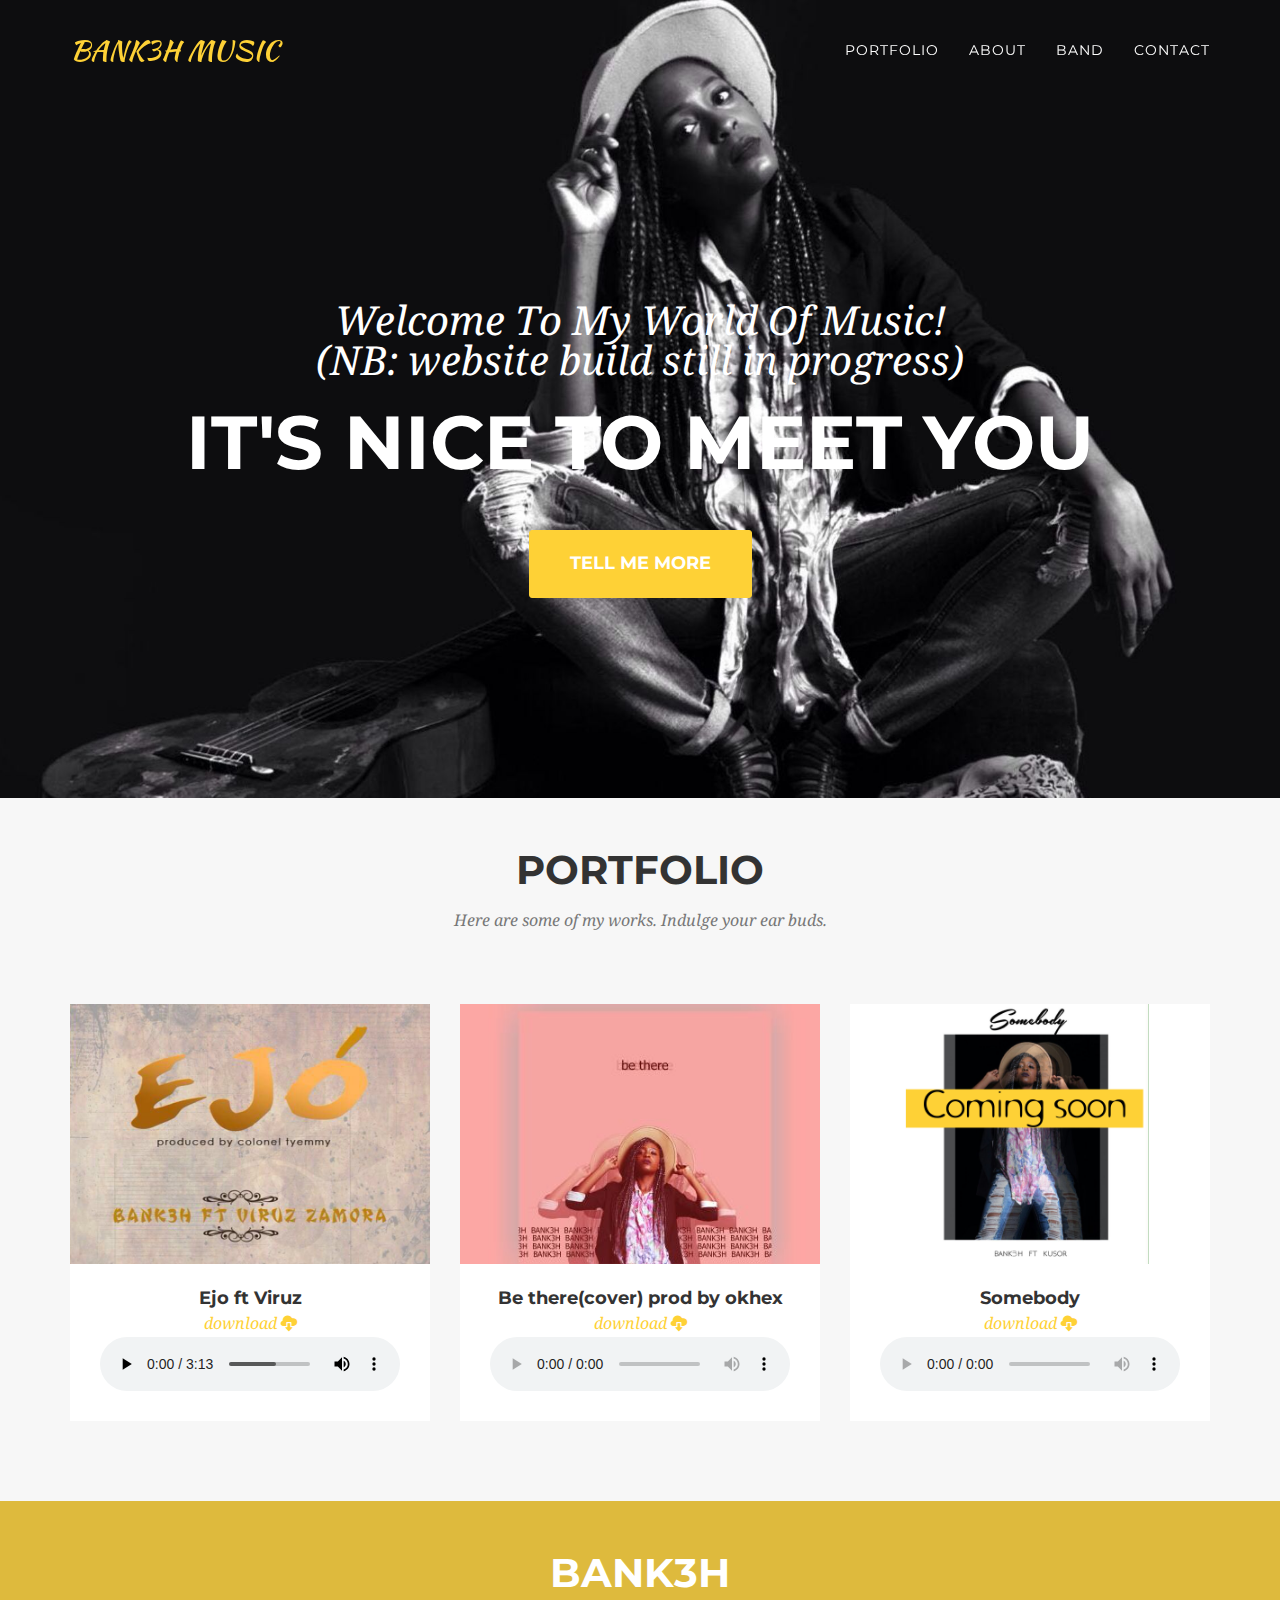
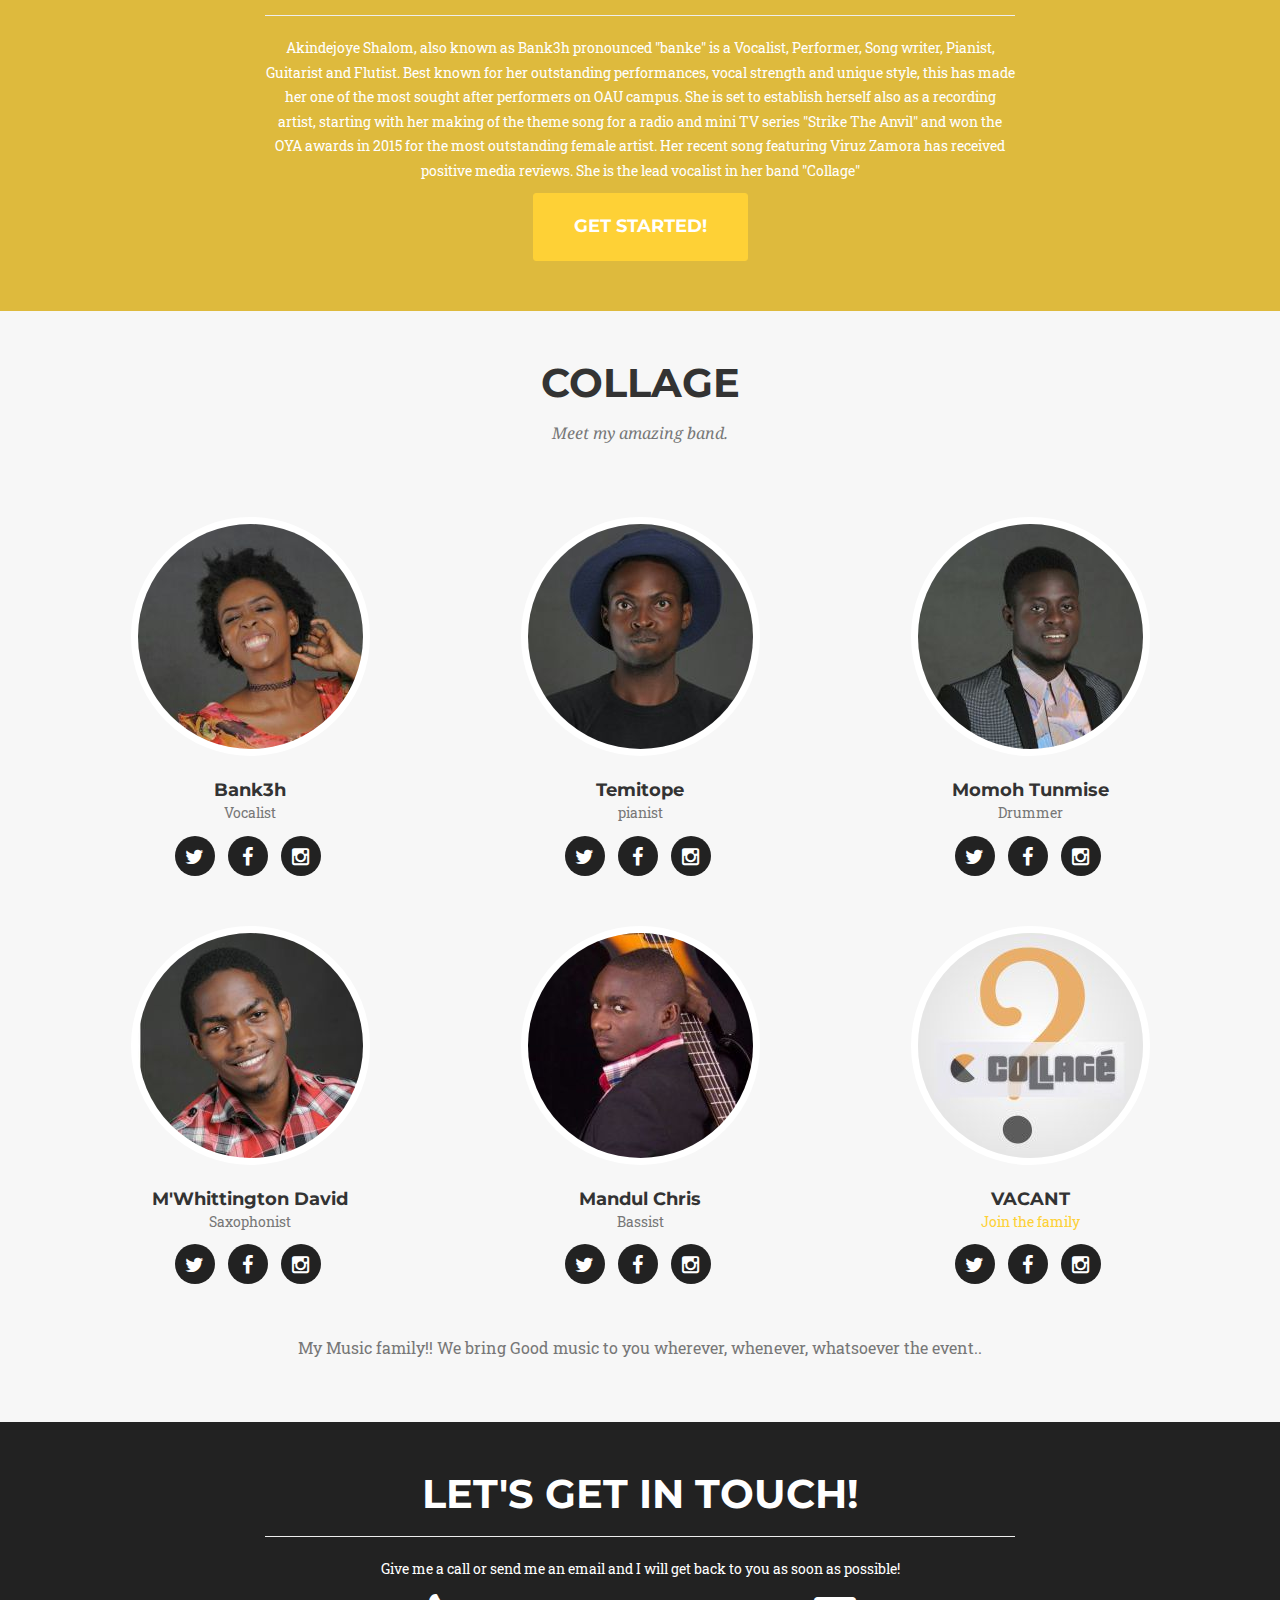
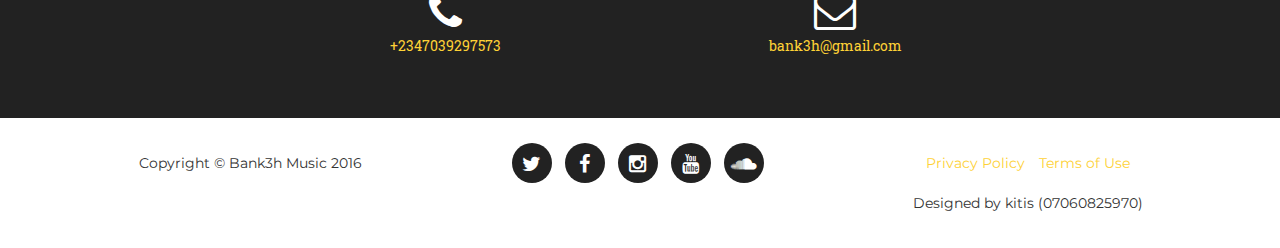
==== commit 85be67d0: "Update index.html" ====
--- a/index.html
+++ b/index.html
@@ -158,7 +158,7 @@
                         </p>
                         <!--end of download link-->
                        <audio 
-                            preload="none"
+                            preload="metadata"
                             controls >
                             <!--source src="songs/Ejo.mp3" type="audio/ogg" /-->
                             <source src="songs/Ejo.mp3" type="audio/mpeg" />
@@ -187,7 +187,7 @@
                         </p>
                         <!--end of download link-->
                        <audio 
-                            preload="none"
+                            preload="metadata"
                             controls >
                             <!--source src="songs/Ejo.mp3" type="audio/ogg" /-->
                             <source src="songs/BeThere.mp3" type="audio/mpeg" />
@@ -216,7 +216,7 @@
                         </p>
                         <!--end of download link-->
                         <audio 
-                            preload="auto"
+                            preload="metadata"
                             controls >
                             <source src="" type="audio/ogg" />
                             <source src="" type="audio/mpeg" />
--- a/css/agency.css
+++ b/css/agency.css
@@ -1 +1 @@
-body{overflow-x:hidden;font-family:"Roboto Slab","Helvetica Neue",Helvetica,Arial,sans-serif}.text-muted{color:#777}.text-primary{color:#fed136}p{font-size:14px;line-height:1.75}p.large{font-size:16px}a,a:hover,a:focus,a:active,a.active{outline:0}a{color:#fed136}a:hover,a:focus,a:active,a.active{color:#fec503}h1,h2,h3,h4,h5,h6{font-family:Montserrat,"Helvetica Neue",Helvetica,Arial,sans-serif;text-transform:uppercase;font-weight:700}.img-centered{margin:0 auto}.bg-light-gray{background-color:#f7f7f7}.bg-darkest-gray{background-color:#222}.btn-primary{color:#fff;background-color:#fed136;border-color:#fed136;font-family:Montserrat,"Helvetica Neue",Helvetica,Arial,sans-serif;text-transform:uppercase;font-weight:700}.btn-primary:hover,.btn-primary:focus,.btn-primary:active,.btn-primary.active,.open .dropdown-toggle.btn-primary{color:#fff;background-color:#fec503;border-color:#f6bf01}.btn-primary:active,.btn-primary.active,.open .dropdown-toggle.btn-primary{background-image:none}.btn-primary.disabled,.btn-primary[disabled],fieldset[disabled] .btn-primary,.btn-primary.disabled:hover,.btn-primary[disabled]:hover,fieldset[disabled] .btn-primary:hover,.btn-primary.disabled:focus,.btn-primary[disabled]:focus,fieldset[disabled] .btn-primary:focus,.btn-primary.disabled:active,.btn-primary[disabled]:active,fieldset[disabled] .btn-primary:active,.btn-primary.disabled.active,.btn-primary[disabled].active,fieldset[disabled] .btn-primary.active{background-color:#fed136;border-color:#fed136}.btn-primary .badge{color:#fed136;background-color:#fff}.btn-xl{color:#fff;background-color:#fed136;border-color:#fed136;font-family:Montserrat,"Helvetica Neue",Helvetica,Arial,sans-serif;text-transform:uppercase;font-weight:700;border-radius:3px;font-size:18px;padding:20px 40px}.btn-xl:hover,.btn-xl:focus,.btn-xl:active,.btn-xl.active,.open .dropdown-toggle.btn-xl{color:#fff;background-color:#fec503;border-color:#f6bf01}.btn-xl:active,.btn-xl.active,.open .dropdown-toggle.btn-xl{background-image:none}.btn-xl.disabled,.btn-xl[disabled],fieldset[disabled] .btn-xl,.btn-xl.disabled:hover,.btn-xl[disabled]:hover,fieldset[disabled] .btn-xl:hover,.btn-xl.disabled:focus,.btn-xl[disabled]:focus,fieldset[disabled] .btn-xl:focus,.btn-xl.disabled:active,.btn-xl[disabled]:active,fieldset[disabled] .btn-xl:active,.btn-xl.disabled.active,.btn-xl[disabled].active,fieldset[disabled] .btn-xl.active{background-color:#fed136;border-color:#fed136}.btn-xl .badge{color:#fed136;background-color:#fff}.navbar-default{background-color:#222;border-color:transparent}.navbar-default .navbar-brand{color:#fed136;font-family:"Kaushan Script","Helvetica Neue",Helvetica,Arial,cursive}.navbar-default .navbar-brand:hover,.navbar-default .navbar-brand:focus,.navbar-default .navbar-brand:active,.navbar-default .navbar-brand.active{color:#fec503}.navbar-default .navbar-collapse{border-color:rgba(255,255,255,.02)}.navbar-default .navbar-toggle{background-color:#fed136;border-color:#fed136}.navbar-default .navbar-toggle .icon-bar{background-color:#fff}.navbar-default .navbar-toggle:hover,.navbar-default .navbar-toggle:focus{background-color:#fed136}.navbar-default .nav li a{font-family:Montserrat,"Helvetica Neue",Helvetica,Arial,sans-serif;text-transform:uppercase;font-weight:400;letter-spacing:1px;color:#fff}.navbar-default .nav li a:hover,.navbar-default .nav li a:focus{color:#fed136;outline:0}.navbar-default .navbar-nav>.active>a{border-radius:0;color:#fff;background-color:#fed136}.navbar-default .navbar-nav>.active>a:hover,.navbar-default .navbar-nav>.active>a:focus{color:#fff;background-color:#fec503}@media (min-width:768px){.navbar-default{background-color:transparent;padding:25px 0;-webkit-transition:padding .3s;-moz-transition:padding .3s;transition:padding .3s;border:0}.navbar-default .navbar-brand{font-size:2em;-webkit-transition:all .3s;-moz-transition:all .3s;transition:all .3s}.navbar-default .navbar-nav>.active>a{border-radius:3px}.navbar-default.navbar-shrink{background-color:#222;padding:10px 0}.navbar-default.navbar-shrink .navbar-brand{font-size:1.5em}}header{background-image:url(../img/header-bg.jpg);background-repeat:none;background-attachment:scroll;background-position:center center;-webkit-background-size:cover;-moz-background-size:cover;background-size:cover;-o-background-size:cover;text-align:center;color:#fff}header .intro-text{padding-top:100px;padding-bottom:50px}header .intro-text .intro-lead-in{font-family:"Droid Serif","Helvetica Neue",Helvetica,Arial,sans-serif;font-style:italic;font-size:22px;line-height:22px;margin-bottom:25px}header .intro-text .intro-heading{font-family:Montserrat,"Helvetica Neue",Helvetica,Arial,sans-serif;text-transform:uppercase;font-weight:700;font-size:50px;line-height:50px;margin-bottom:25px}@media (min-width:768px){header .intro-text{padding-top:300px;padding-bottom:200px}header .intro-text .intro-lead-in{font-family:"Droid Serif","Helvetica Neue",Helvetica,Arial,sans-serif;font-style:italic;font-size:40px;line-height:40px;margin-bottom:25px}header .intro-text .intro-heading{font-family:Montserrat,"Helvetica Neue",Helvetica,Arial,sans-serif;text-transform:uppercase;font-weight:700;font-size:75px;line-height:75px;margin-bottom:50px}}section{padding:50px 0}section h2.section-heading{font-size:40px;margin-top:0;margin-bottom:15px}section h3.section-subheading{font-size:16px;font-family:"Droid Serif","Helvetica Neue",Helvetica,Arial,sans-serif;text-transform:none;font-style:italic;font-weight:400;margin-bottom:75px}@media (min-width:768px){section{padding:150px 0}}.service-heading{margin:15px 0;text-transform:none}#portfolio .portfolio-item{margin:0 0 15px;right:0}#portfolio .portfolio-item .portfolio-link{display:block;position:relative;max-width:400px;margin:0 auto}#portfolio .portfolio-item .portfolio-link .portfolio-hover{background:rgba(254,209,54,.9);position:absolute;width:100%;height:100%;opacity:0;transition:all ease .5s;-webkit-transition:all ease .5s;-moz-transition:all ease .5s}#portfolio .portfolio-item .portfolio-link .portfolio-hover:hover{opacity:1}#portfolio .portfolio-item .portfolio-link .portfolio-hover .portfolio-hover-content{position:absolute;width:100%;height:20px;font-size:20px;text-align:center;top:50%;margin-top:-12px;color:#fff}#portfolio .portfolio-item .portfolio-link .portfolio-hover .portfolio-hover-content i{margin-top:-12px}#portfolio .portfolio-item .portfolio-link .portfolio-hover .portfolio-hover-content h3,#portfolio .portfolio-item .portfolio-link .portfolio-hover .portfolio-hover-content h4{margin:0}#portfolio .portfolio-item .portfolio-caption{max-width:400px;margin:0 auto;background-color:#fff;text-align:center;padding:25px}#portfolio .portfolio-item .portfolio-caption h4{text-transform:none;margin:0}#portfolio .portfolio-item .portfolio-caption p{font-family:"Droid Serif","Helvetica Neue",Helvetica,Arial,sans-serif;font-style:italic;font-size:16px;margin:0}#portfolio *{z-index:2}@media (min-width:767px){#portfolio .portfolio-item{margin:0 0 30px}}.timeline{list-style:none;padding:0;position:relative}.timeline:before{top:0;bottom:0;position:absolute;content:"";width:2px;background-color:#f1f1f1;left:40px;margin-left:-1.5px}.timeline>li{margin-bottom:50px;position:relative;min-height:50px}.timeline>li:before,.timeline>li:after{content:" ";display:table}.timeline>li:after{clear:both}.timeline>li .timeline-panel{width:100%;float:right;padding:0 20px 0 100px;position:relative;text-align:left}.timeline>li .timeline-panel:before{border-left-width:0;border-right-width:15px;left:-15px;right:auto}.timeline>li .timeline-panel:after{border-left-width:0;border-right-width:14px;left:-14px;right:auto}.timeline>li .timeline-image{left:0;margin-left:0;width:80px;height:80px;position:absolute;z-index:100;background-color:#fed136;color:#fff;border-radius:100%;border:7px solid #f1f1f1;text-align:center}.timeline>li .timeline-image h4{font-size:10px;margin-top:12px;line-height:14px}.timeline>li.timeline-inverted>.timeline-panel{float:right;text-align:left;padding:0 20px 0 100px}.timeline>li.timeline-inverted>.timeline-panel:before{border-left-width:0;border-right-width:15px;left:-15px;right:auto}.timeline>li.timeline-inverted>.timeline-panel:after{border-left-width:0;border-right-width:14px;left:-14px;right:auto}.timeline>li:last-child{margin-bottom:0}.timeline .timeline-heading h4{margin-top:0;color:inherit}.timeline .timeline-heading h4.subheading{text-transform:none}.timeline .timeline-body>p,.timeline .timeline-body>ul{margin-bottom:0}@media (min-width:768px){.timeline:before{left:50%}.timeline>li{margin-bottom:100px;min-height:100px}.timeline>li .timeline-panel{width:41%;float:left;padding:0 20px 20px 30px;text-align:right}.timeline>li .timeline-image{width:100px;height:100px;left:50%;margin-left:-50px}.timeline>li .timeline-image h4{font-size:13px;margin-top:16px;line-height:18px}.timeline>li.timeline-inverted>.timeline-panel{float:right;text-align:left;padding:0 30px 20px 20px}}@media (min-width:992px){.timeline>li{min-height:150px}.timeline>li .timeline-panel{padding:0 20px 20px}.timeline>li .timeline-image{width:150px;height:150px;margin-left:-75px}.timeline>li .timeline-image h4{font-size:18px;margin-top:30px;line-height:26px}.timeline>li.timeline-inverted>.timeline-panel{padding:0 20px 20px}}@media (min-width:1200px){.timeline>li{min-height:170px}.timeline>li .timeline-panel{padding:0 20px 20px 100px}.timeline>li .timeline-image{width:170px;height:170px;margin-left:-85px}.timeline>li .timeline-image h4{margin-top:40px}.timeline>li.timeline-inverted>.timeline-panel{padding:0 100px 20px 20px}}.team-member{text-align:center;margin-bottom:50px}.team-member img{margin:0 auto;border:7px solid #fff}.team-member h4{margin-top:25px;margin-bottom:0;text-transform:none}.team-member p{margin-top:0}aside.clients img{margin:50px auto}section#contact{background-color:#222;background-image:url(../img/map-image.png);background-position:center;background-repeat:no-repeat}section#contact .section-heading{color:#fff}section#contact .form-group{margin-bottom:25px}section#contact .form-group input,section#contact .form-group textarea{padding:20px}section#contact .form-group input.form-control{height:auto}section#contact .form-group textarea.form-control{height:236px}section#contact .form-control:focus{border-color:#fed136;box-shadow:none}section#contact ::-webkit-input-placeholder{font-family:Montserrat,"Helvetica Neue",Helvetica,Arial,sans-serif;text-transform:uppercase;font-weight:700;color:#bbb}section#contact :-moz-placeholder{font-family:Montserrat,"Helvetica Neue",Helvetica,Arial,sans-serif;text-transform:uppercase;font-weight:700;color:#bbb}section#contact ::-moz-placeholder{font-family:Montserrat,"Helvetica Neue",Helvetica,Arial,sans-serif;text-transform:uppercase;font-weight:700;color:#bbb}section#contact :-ms-input-placeholder{font-family:Montserrat,"Helvetica Neue",Helvetica,Arial,sans-serif;text-transform:uppercase;font-weight:700;color:#bbb}section#contact .text-danger{color:#e74c3c}footer{padding:25px 0;text-align:center}footer span.copyright{line-height:40px;font-family:Montserrat,"Helvetica Neue",Helvetica,Arial,sans-serif;text-transform:uppercase;text-transform:none}footer ul.quicklinks{margin-bottom:0;line-height:40px;font-family:Montserrat,"Helvetica Neue",Helvetica,Arial,sans-serif;text-transform:uppercase;text-transform:none}ul.social-buttons{margin-bottom:0}ul.social-buttons li a{display:block;background-color:#222;height:40px;width:40px;border-radius:100%;font-size:20px;line-height:40px;color:#fff;outline:0;-webkit-transition:all .3s;-moz-transition:all .3s;transition:all .3s}ul.social-buttons li a:hover,ul.social-buttons li a:focus,ul.social-buttons li a:active{background-color:#fed136}.btn:focus,.btn:active,.btn.active,.btn:active:focus{outline:0}.portfolio-modal .modal-content{border-radius:0;background-clip:border-box;-webkit-box-shadow:none;box-shadow:none;border:0;min-height:100%;padding:100px 0;text-align:center}.portfolio-modal .modal-content h2{margin-bottom:15px;font-size:3em}.portfolio-modal .modal-content p{margin-bottom:30px}.portfolio-modal .modal-content p.item-intro{margin:20px 0 30px;font-family:"Droid Serif","Helvetica Neue",Helvetica,Arial,sans-serif;font-style:italic;font-size:16px}.portfolio-modal .modal-content ul.list-inline{margin-bottom:30px;margin-top:0}.portfolio-modal .modal-content img{margin-bottom:30px}.portfolio-modal .close-modal{position:absolute;width:75px;height:75px;background-color:transparent;top:25px;right:25px;cursor:pointer}.portfolio-modal .close-modal:hover{opacity:.3}.portfolio-modal .close-modal .lr{height:75px;width:1px;margin-left:35px;background-color:#222;transform:rotate(45deg);-ms-transform:rotate(45deg);-webkit-transform:rotate(45deg);z-index:1051}.portfolio-modal .close-modal .lr .rl{height:75px;width:1px;background-color:#222;transform:rotate(90deg);-ms-transform:rotate(90deg);-webkit-transform:rotate(90deg);z-index:1052}.portfolio-modal .modal-backdrop{opacity:0;display:none}::-moz-selection{text-shadow:none;background:#fed136}::selection{text-shadow:none;background:#fed136}img::selection{background:0 0}img::-moz-selection{background:0 0}body{webkit-tap-highlight-color:#fed136}
+body{overflow-x:hidden;font-family:"Roboto Slab","Helvetica Neue",Helvetica,Arial,sans-serif}.text-muted{color:#777}.text-primary{color:#fed136}p{font-size:14px;line-height:1.75}p.large{font-size:16px}a,a:hover,a:focus,a:active,a.active{outline:0}a{color:#fed136}a:hover,a:focus,a:active,a.active{color:#fec503}h1,h2,h3,h4,h5,h6{font-family:Montserrat,"Helvetica Neue",Helvetica,Arial,sans-serif;text-transform:uppercase;font-weight:700}.img-centered{margin:0 auto}.bg-light-gray{background-color:#f7f7f7}.bg-darkest-gray{background-color:#222}.btn-primary{color:#fff;background-color:#fed136;border-color:#fed136;font-family:Montserrat,"Helvetica Neue",Helvetica,Arial,sans-serif;text-transform:uppercase;font-weight:700}.btn-primary:hover,.btn-primary:focus,.btn-primary:active,.btn-primary.active,.open .dropdown-toggle.btn-primary{color:#fff;background-color:#fec503;border-color:#f6bf01}.btn-primary:active,.btn-primary.active,.open .dropdown-toggle.btn-primary{background-image:none}.btn-primary.disabled,.btn-primary[disabled],fieldset[disabled] .btn-primary,.btn-primary.disabled:hover,.btn-primary[disabled]:hover,fieldset[disabled] .btn-primary:hover,.btn-primary.disabled:focus,.btn-primary[disabled]:focus,fieldset[disabled] .btn-primary:focus,.btn-primary.disabled:active,.btn-primary[disabled]:active,fieldset[disabled] .btn-primary:active,.btn-primary.disabled.active,.btn-primary[disabled].active,fieldset[disabled] .btn-primary.active{background-color:#fed136;border-color:#fed136}.btn-primary .badge{color:#fed136;background-color:#fff}.btn-xl{color:#fff;background-color:#fed136;border-color:#fed136;font-family:Montserrat,"Helvetica Neue",Helvetica,Arial,sans-serif;text-transform:uppercase;font-weight:700;border-radius:3px;font-size:18px;padding:20px 40px}.btn-xl:hover,.btn-xl:focus,.btn-xl:active,.btn-xl.active,.open .dropdown-toggle.btn-xl{color:#fff;background-color:#fec503;border-color:#f6bf01}.btn-xl:active,.btn-xl.active,.open .dropdown-toggle.btn-xl{background-image:none}.btn-xl.disabled,.btn-xl[disabled],fieldset[disabled] .btn-xl,.btn-xl.disabled:hover,.btn-xl[disabled]:hover,fieldset[disabled] .btn-xl:hover,.btn-xl.disabled:focus,.btn-xl[disabled]:focus,fieldset[disabled] .btn-xl:focus,.btn-xl.disabled:active,.btn-xl[disabled]:active,fieldset[disabled] .btn-xl:active,.btn-xl.disabled.active,.btn-xl[disabled].active,fieldset[disabled] .btn-xl.active{background-color:#fed136;border-color:#fed136}.btn-xl .badge{color:#fed136;background-color:#fff}.navbar-default{background-color:#222;border-color:transparent}.navbar-default .navbar-brand{color:#fed136;font-family:"Kaushan Script","Helvetica Neue",Helvetica,Arial,cursive}.navbar-default .navbar-brand:hover,.navbar-default .navbar-brand:focus,.navbar-default .navbar-brand:active,.navbar-default .navbar-brand.active{color:#fec503}.navbar-default .navbar-collapse{border-color:rgba(255,255,255,.02)}.navbar-default .navbar-toggle{background-color:#fed136;border-color:#fed136}.navbar-default .navbar-toggle .icon-bar{background-color:#fff}.navbar-default .navbar-toggle:hover,.navbar-default .navbar-toggle:focus{background-color:#fed136}.navbar-default .nav li a{font-family:Montserrat,"Helvetica Neue",Helvetica,Arial,sans-serif;text-transform:uppercase;font-weight:400;letter-spacing:1px;color:#fff}.navbar-default .nav li a:hover,.navbar-default .nav li a:focus{color:#fed136;outline:0}.navbar-default .navbar-nav>.active>a{border-radius:0;color:#fff;background-color:#fed136}.navbar-default .navbar-nav>.active>a:hover,.navbar-default .navbar-nav>.active>a:focus{color:#fff;background-color:#fec503}@media (min-width:768px){.navbar-default{background-color:transparent;padding:25px 0;-webkit-transition:padding .3s;-moz-transition:padding .3s;transition:padding .3s;border:0}.navbar-default .navbar-brand{font-size:2em;-webkit-transition:all .3s;-moz-transition:all .3s;transition:all .3s}.navbar-default .navbar-nav>.active>a{border-radius:3px}.navbar-default.navbar-shrink{background-color:#222;padding:10px 0}.navbar-default.navbar-shrink .navbar-brand{font-size:1.5em}}header{background-image:url(../img/header-bg.jpg);background-repeat:none;background-attachment:scroll;background-position:center center;-webkit-background-size:cover;-moz-background-size:cover;background-size:cover;-o-background-size:cover;text-align:center;color:#fff}header .intro-text{padding-top:100px;padding-bottom:50px}header .intro-text .intro-lead-in{font-family:"Droid Serif","Helvetica Neue",Helvetica,Arial,sans-serif;font-style:italic;font-size:22px;line-height:22px;margin-bottom:25px}header .intro-text .intro-heading{font-family:Montserrat,"Helvetica Neue",Helvetica,Arial,sans-serif;text-transform:uppercase;font-weight:700;font-size:50px;line-height:50px;margin-bottom:25px}@media (min-width:768px){header .intro-text{padding-top:300px;padding-bottom:200px}header .intro-text .intro-lead-in{font-family:"Droid Serif","Helvetica Neue",Helvetica,Arial,sans-serif;font-style:italic;font-size:40px;line-height:40px;margin-bottom:25px}header .intro-text .intro-heading{font-family:Montserrat,"Helvetica Neue",Helvetica,Arial,sans-serif;text-transform:uppercase;font-weight:700;font-size:75px;line-height:75px;margin-bottom:50px}}section{padding:50px 0}section h2.section-heading{font-size:40px;margin-top:0;margin-bottom:15px}section h3.section-subheading{font-size:16px;font-family:"Droid Serif","Helvetica Neue",Helvetica,Arial,sans-serif;text-transform:none;font-style:italic;font-weight:400;margin-bottom:75px}@media (min-width:768px){section{padding:50px 0}}.service-heading{margin:15px 0;text-transform:none}#portfolio .portfolio-item{margin:0 0 15px;right:0}#portfolio .portfolio-item .portfolio-link{display:block;position:relative;max-width:400px;margin:0 auto}#portfolio .portfolio-item .portfolio-link .portfolio-hover{background:rgba(254,209,54,.9);position:absolute;width:100%;height:100%;opacity:0;transition:all ease .5s;-webkit-transition:all ease .5s;-moz-transition:all ease .5s}#portfolio .portfolio-item .portfolio-link .portfolio-hover:hover{opacity:1}#portfolio .portfolio-item .portfolio-link .portfolio-hover .portfolio-hover-content{position:absolute;width:100%;height:20px;font-size:20px;text-align:center;top:50%;margin-top:-12px;color:#fff}#portfolio .portfolio-item .portfolio-link .portfolio-hover .portfolio-hover-content i{margin-top:-12px}#portfolio .portfolio-item .portfolio-link .portfolio-hover .portfolio-hover-content h3,#portfolio .portfolio-item .portfolio-link .portfolio-hover .portfolio-hover-content h4{margin:0}#portfolio .portfolio-item .portfolio-caption{max-width:400px;margin:0 auto;background-color:#fff;text-align:center;padding:25px}#portfolio .portfolio-item .portfolio-caption h4{text-transform:none;margin:0}#portfolio .portfolio-item .portfolio-caption p{font-family:"Droid Serif","Helvetica Neue",Helvetica,Arial,sans-serif;font-style:italic;font-size:16px;margin:0}#portfolio *{z-index:2}@media (min-width:767px){#portfolio .portfolio-item{margin:0 0 30px}}.timeline{list-style:none;padding:0;position:relative}.timeline:before{top:0;bottom:0;position:absolute;content:"";width:2px;background-color:#f1f1f1;left:40px;margin-left:-1.5px}.timeline>li{margin-bottom:50px;position:relative;min-height:50px}.timeline>li:before,.timeline>li:after{content:" ";display:table}.timeline>li:after{clear:both}.timeline>li .timeline-panel{width:100%;float:right;padding:0 20px 0 100px;position:relative;text-align:left}.timeline>li .timeline-panel:before{border-left-width:0;border-right-width:15px;left:-15px;right:auto}.timeline>li .timeline-panel:after{border-left-width:0;border-right-width:14px;left:-14px;right:auto}.timeline>li .timeline-image{left:0;margin-left:0;width:80px;height:80px;position:absolute;z-index:100;background-color:#fed136;color:#fff;border-radius:100%;border:7px solid #f1f1f1;text-align:center}.timeline>li .timeline-image h4{font-size:10px;margin-top:12px;line-height:14px}.timeline>li.timeline-inverted>.timeline-panel{float:right;text-align:left;padding:0 20px 0 100px}.timeline>li.timeline-inverted>.timeline-panel:before{border-left-width:0;border-right-width:15px;left:-15px;right:auto}.timeline>li.timeline-inverted>.timeline-panel:after{border-left-width:0;border-right-width:14px;left:-14px;right:auto}.timeline>li:last-child{margin-bottom:0}.timeline .timeline-heading h4{margin-top:0;color:inherit}.timeline .timeline-heading h4.subheading{text-transform:none}.timeline .timeline-body>p,.timeline .timeline-body>ul{margin-bottom:0}@media (min-width:768px){.timeline:before{left:50%}.timeline>li{margin-bottom:100px;min-height:100px}.timeline>li .timeline-panel{width:41%;float:left;padding:0 20px 20px 30px;text-align:right}.timeline>li .timeline-image{width:100px;height:100px;left:50%;margin-left:-50px}.timeline>li .timeline-image h4{font-size:13px;margin-top:16px;line-height:18px}.timeline>li.timeline-inverted>.timeline-panel{float:right;text-align:left;padding:0 30px 20px 20px}}@media (min-width:992px){.timeline>li{min-height:150px}.timeline>li .timeline-panel{padding:0 20px 20px}.timeline>li .timeline-image{width:150px;height:150px;margin-left:-75px}.timeline>li .timeline-image h4{font-size:18px;margin-top:30px;line-height:26px}.timeline>li.timeline-inverted>.timeline-panel{padding:0 20px 20px}}@media (min-width:1200px){.timeline>li{min-height:170px}.timeline>li .timeline-panel{padding:0 20px 20px 100px}.timeline>li .timeline-image{width:170px;height:170px;margin-left:-85px}.timeline>li .timeline-image h4{margin-top:40px}.timeline>li.timeline-inverted>.timeline-panel{padding:0 100px 20px 20px}}.team-member{text-align:center;margin-bottom:50px}.team-member img{margin:0 auto;border:7px solid #fff}.team-member h4{margin-top:25px;margin-bottom:0;text-transform:none}.team-member p{margin-top:0}aside.clients img{margin:50px auto}section#contact{background-color:#222;background-image:url(../img/map-image.png);background-position:center;background-repeat:no-repeat}section#contact .section-heading{color:#fff}section#contact .form-group{margin-bottom:25px}section#contact .form-group input,section#contact .form-group textarea{padding:20px}section#contact .form-group input.form-control{height:auto}section#contact .form-group textarea.form-control{height:236px}section#contact .form-control:focus{border-color:#fed136;box-shadow:none}section#contact ::-webkit-input-placeholder{font-family:Montserrat,"Helvetica Neue",Helvetica,Arial,sans-serif;text-transform:uppercase;font-weight:700;color:#bbb}section#contact :-moz-placeholder{font-family:Montserrat,"Helvetica Neue",Helvetica,Arial,sans-serif;text-transform:uppercase;font-weight:700;color:#bbb}section#contact ::-moz-placeholder{font-family:Montserrat,"Helvetica Neue",Helvetica,Arial,sans-serif;text-transform:uppercase;font-weight:700;color:#bbb}section#contact :-ms-input-placeholder{font-family:Montserrat,"Helvetica Neue",Helvetica,Arial,sans-serif;text-transform:uppercase;font-weight:700;color:#bbb}section#contact .text-danger{color:#e74c3c}footer{padding:25px 0;text-align:center}footer span.copyright{line-height:40px;font-family:Montserrat,"Helvetica Neue",Helvetica,Arial,sans-serif;text-transform:uppercase;text-transform:none}footer ul.quicklinks{margin-bottom:0;line-height:40px;font-family:Montserrat,"Helvetica Neue",Helvetica,Arial,sans-serif;text-transform:uppercase;text-transform:none}ul.social-buttons{margin-bottom:0}ul.social-buttons li a{display:block;background-color:#222;height:40px;width:40px;border-radius:100%;font-size:20px;line-height:40px;color:#fff;outline:0;-webkit-transition:all .3s;-moz-transition:all .3s;transition:all .3s}ul.social-buttons li a:hover,ul.social-buttons li a:focus,ul.social-buttons li a:active{background-color:#fed136}.btn:focus,.btn:active,.btn.active,.btn:active:focus{outline:0}.portfolio-modal .modal-content{border-radius:0;background-clip:border-box;-webkit-box-shadow:none;box-shadow:none;border:0;min-height:100%;padding:100px 0;text-align:center}.portfolio-modal .modal-content h2{margin-bottom:15px;font-size:3em}.portfolio-modal .modal-content p{margin-bottom:30px}.portfolio-modal .modal-content p.item-intro{margin:20px 0 30px;font-family:"Droid Serif","Helvetica Neue",Helvetica,Arial,sans-serif;font-style:italic;font-size:16px}.portfolio-modal .modal-content ul.list-inline{margin-bottom:30px;margin-top:0}.portfolio-modal .modal-content img{margin-bottom:30px}.portfolio-modal .close-modal{position:absolute;width:75px;height:75px;background-color:transparent;top:25px;right:25px;cursor:pointer}.portfolio-modal .close-modal:hover{opacity:.3}.portfolio-modal .close-modal .lr{height:75px;width:1px;margin-left:35px;background-color:#222;transform:rotate(45deg);-ms-transform:rotate(45deg);-webkit-transform:rotate(45deg);z-index:1051}.portfolio-modal .close-modal .lr .rl{height:75px;width:1px;background-color:#222;transform:rotate(90deg);-ms-transform:rotate(90deg);-webkit-transform:rotate(90deg);z-index:1052}.portfolio-modal .modal-backdrop{opacity:0;display:none}::-moz-selection{text-shadow:none;background:#fed136}::selection{text-shadow:none;background:#fed136}img::selection{background:0 0}img::-moz-selection{background:0 0}body{webkit-tap-highlight-color:#fed136}
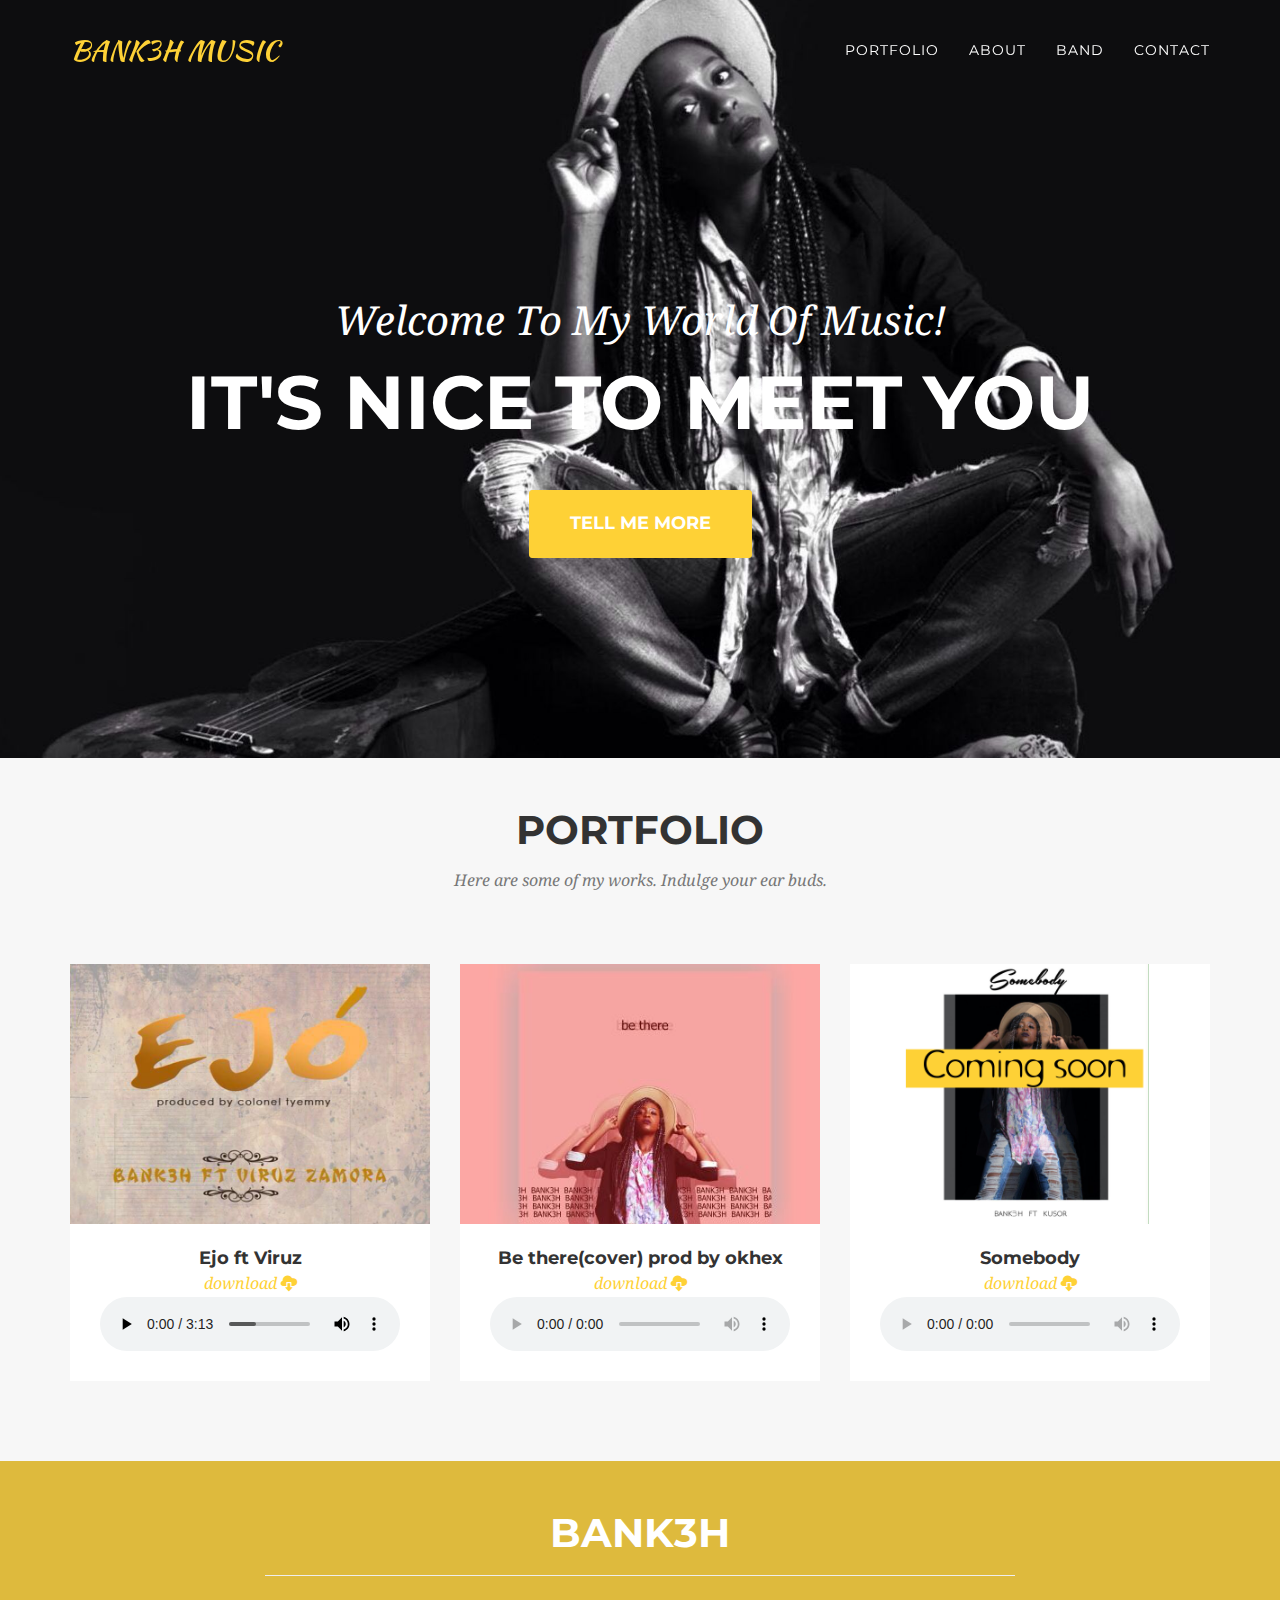
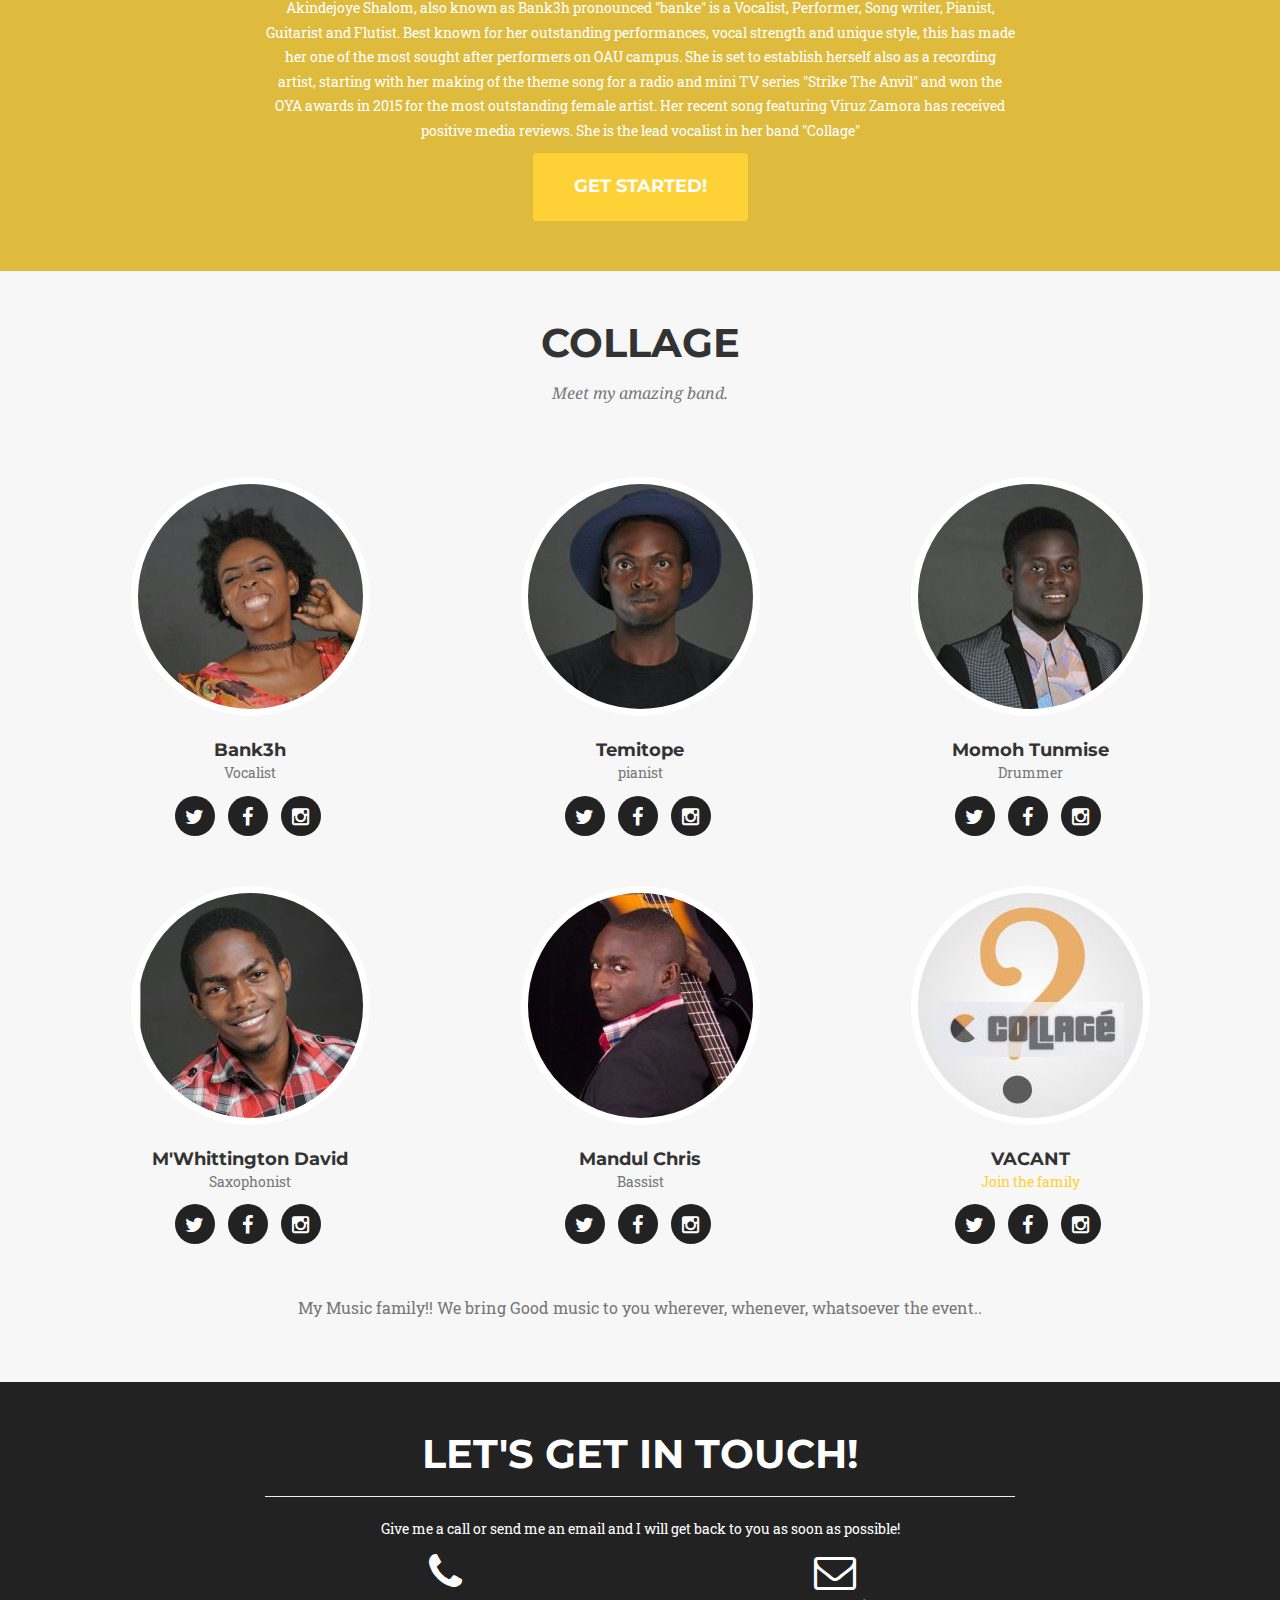
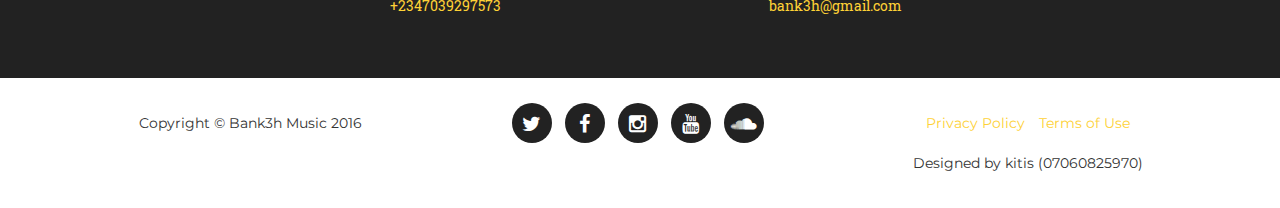
==== commit cbb4d71e: "Update index.html" ====
--- a/index.html
+++ b/index.html
@@ -83,7 +83,7 @@
     <header>
         <div class="container">
             <div class="intro-text">
-                <div class="intro-lead-in">Welcome To My World Of Music! <br> (NB: website build still in progress)</div>
+                <div class="intro-lead-in">Welcome To My World Of Music!</div>
                 <div class="intro-heading">It's Nice To Meet You</div>
                 <a href="#about" class="page-scroll btn btn-xl">Tell Me More</a>
             </div>
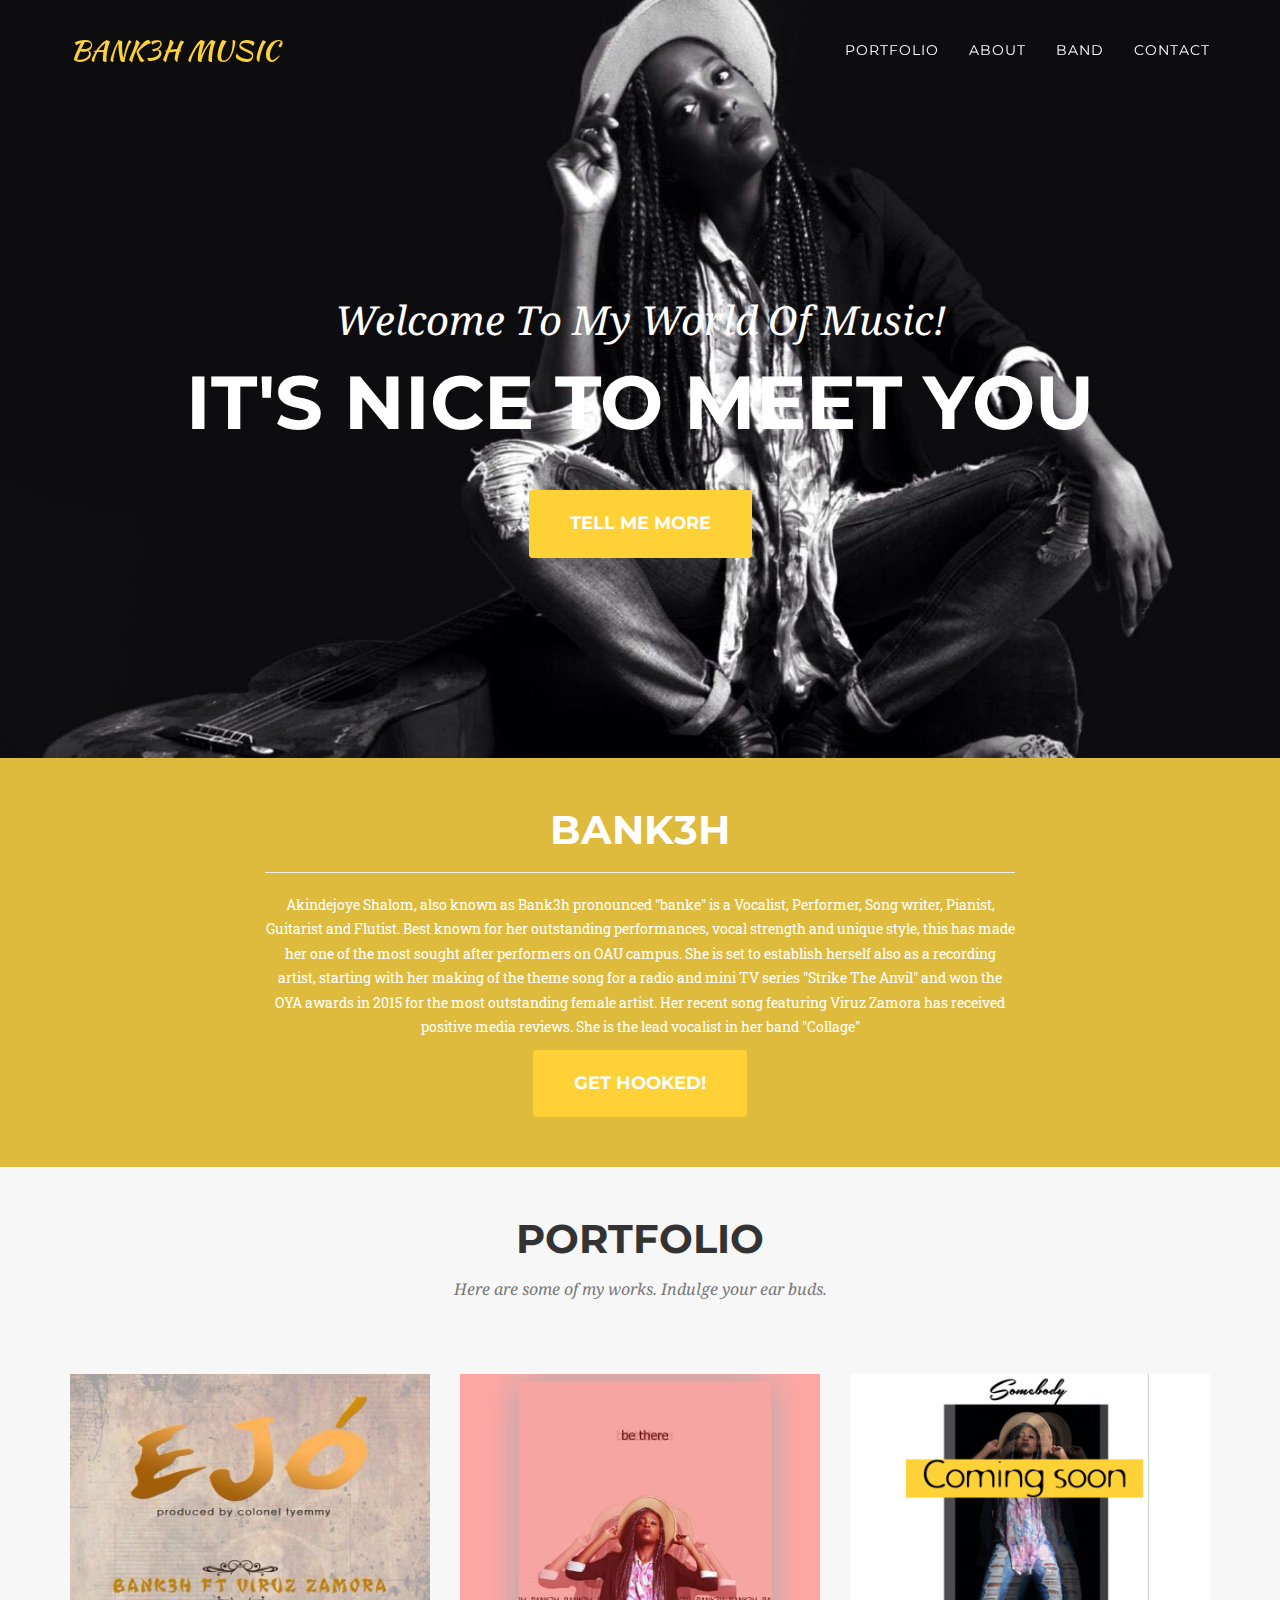
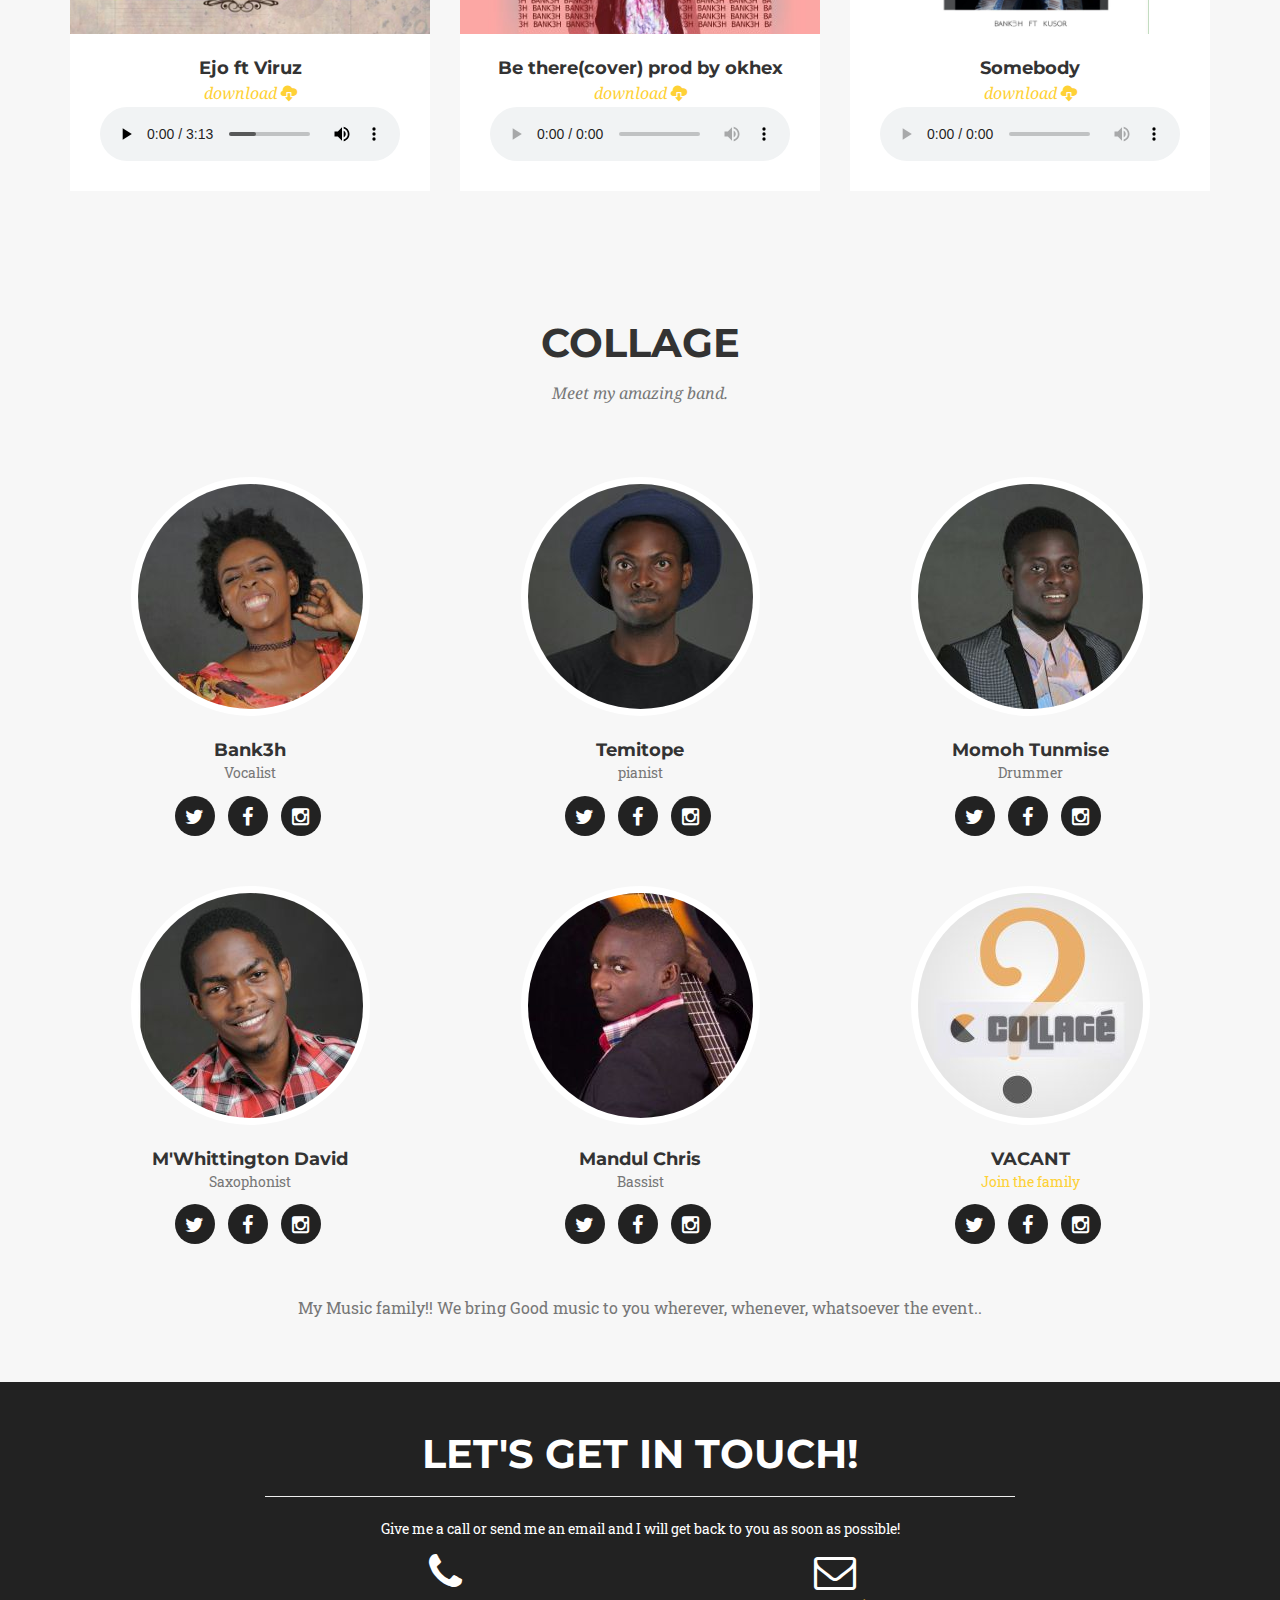
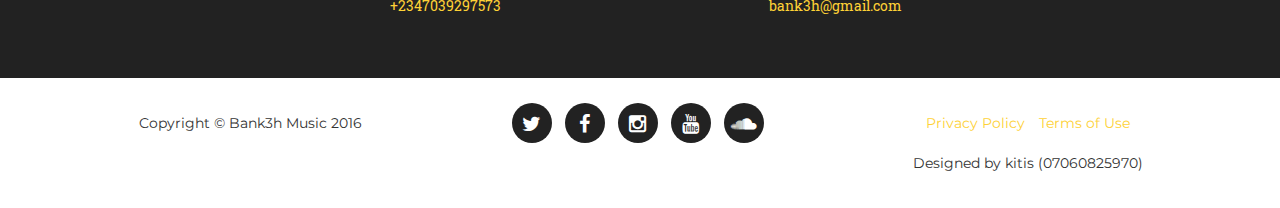
==== commit 2fb162b0: "Update index.html" ====
--- a/index.html
+++ b/index.html
@@ -127,7 +127,19 @@
             </div>
         </div>
     </section>
-
+    <!--about section-->
+    <section class="bg-primary" id="about">
+        <div class="container">
+            <div class="row">
+                <div class="col-lg-8 col-lg-offset-2 text-center">
+                    <h2 class="section-heading">Bank3h</h2>
+                    <hr class="light">
+                    <p class="text-faded">Akindejoye Shalom, also known as Bank3h pronounced "banke" is a Vocalist, Performer, Song writer, Pianist, Guitarist and Flutist. Best known for her outstanding performances, vocal strength and unique style, this has made her one of the most sought after performers on OAU campus. She is set to establish herself also as a recording artist, starting with her making of the theme song for a radio and mini TV series "Strike The Anvil" and won the OYA awards in 2015 for the most outstanding female artist. Her recent song featuring Viruz Zamora has received positive media reviews. She is the lead vocalist in her band "Collage"</p>
+                    <a href="#portfolio" class="page-scroll btn btn-default btn-xl sr-button">Get HOOKED!</a>
+                </div>
+            </div>
+        </div>
+    </section>
     <!-- Portfolio Grid Section -->
     <section id="portfolio" class="bg-light-gray">
         <div class="container">
@@ -228,19 +240,7 @@
             </div>
         </div>
     </section>
-    <!--about section-->
-    <section class="bg-primary" id="about">
-        <div class="container">
-            <div class="row">
-                <div class="col-lg-8 col-lg-offset-2 text-center">
-                    <h2 class="section-heading">Bank3h</h2>
-                    <hr class="light">
-                    <p class="text-faded">Akindejoye Shalom, also known as Bank3h pronounced "banke" is a Vocalist, Performer, Song writer, Pianist, Guitarist and Flutist. Best known for her outstanding performances, vocal strength and unique style, this has made her one of the most sought after performers on OAU campus. She is set to establish herself also as a recording artist, starting with her making of the theme song for a radio and mini TV series "Strike The Anvil" and won the OYA awards in 2015 for the most outstanding female artist. Her recent song featuring Viruz Zamora has received positive media reviews. She is the lead vocalist in her band "Collage"</p>
-                    <a href="#portfolio" class="page-scroll btn btn-default btn-xl sr-button">Get Started!</a>
-                </div>
-            </div>
-        </div>
-    </section>
+
 
     <!-- Another About Section (timeline) -
     <section id="about">
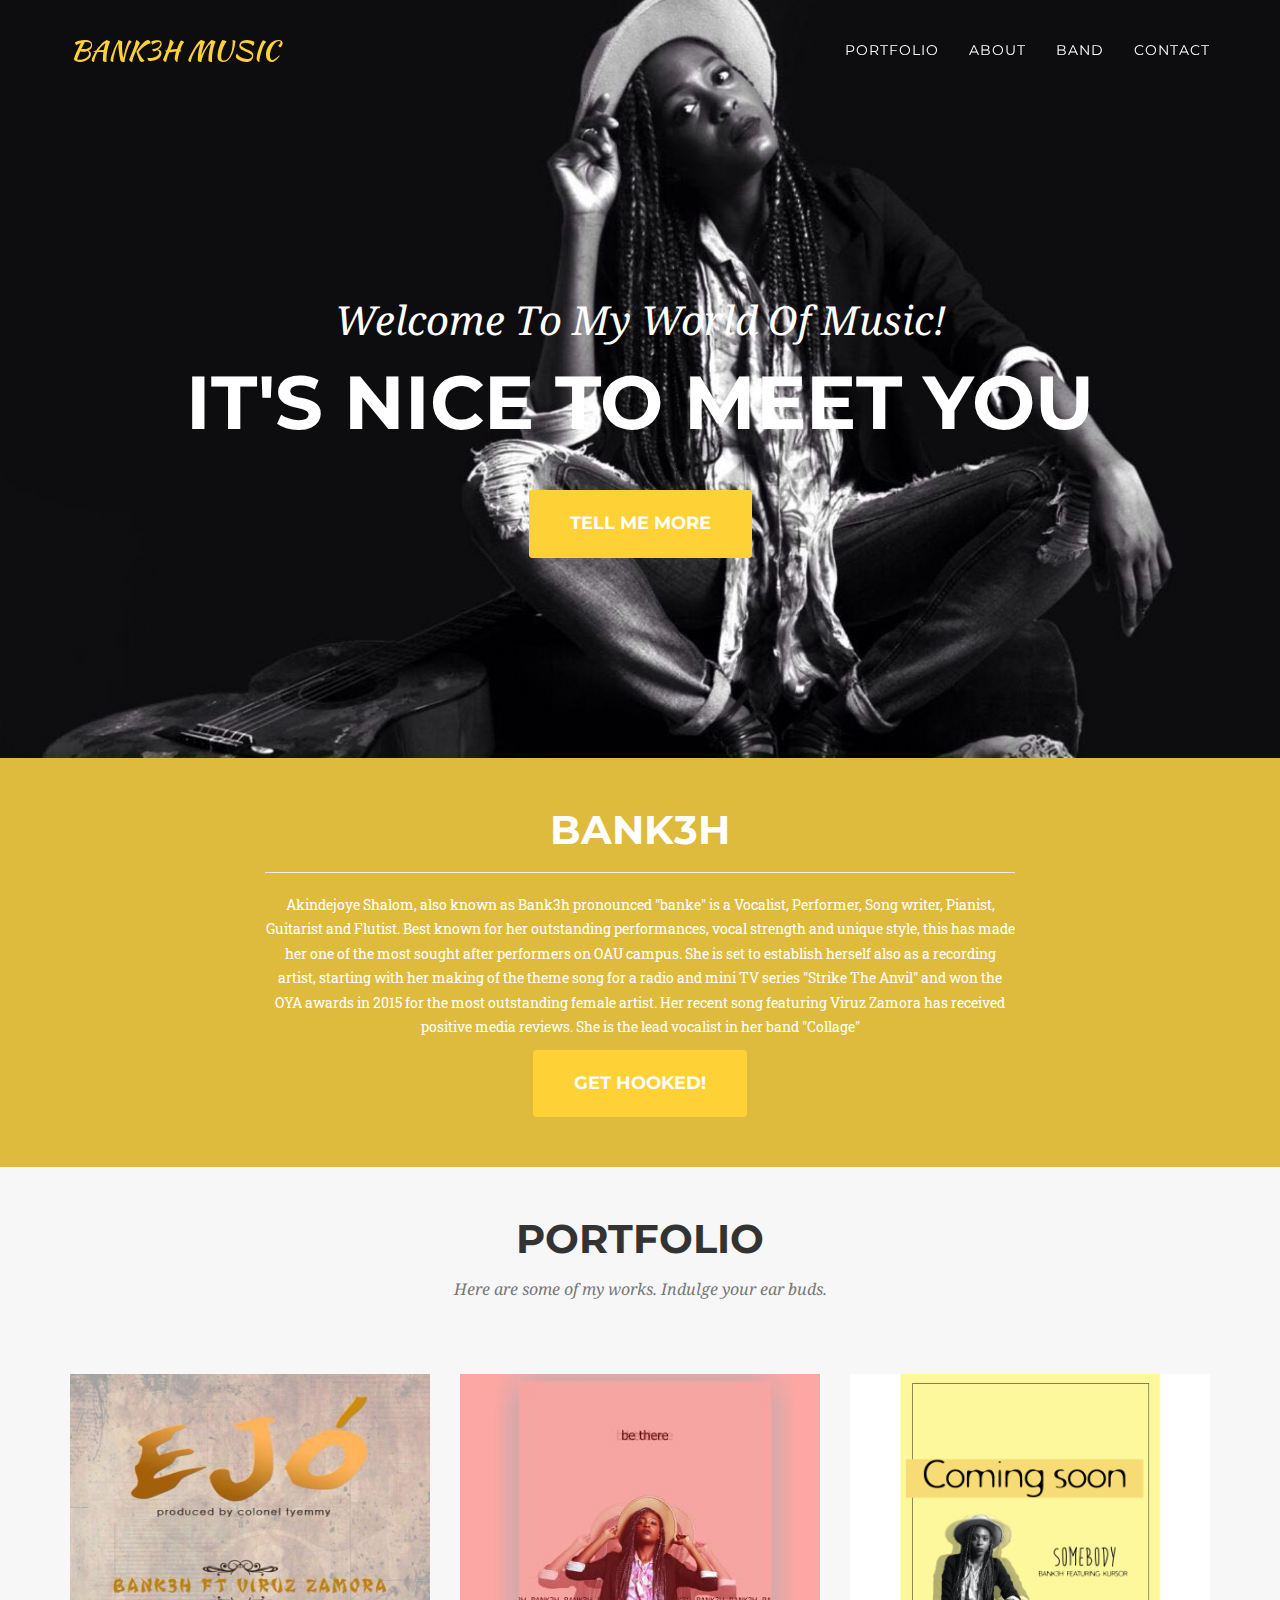
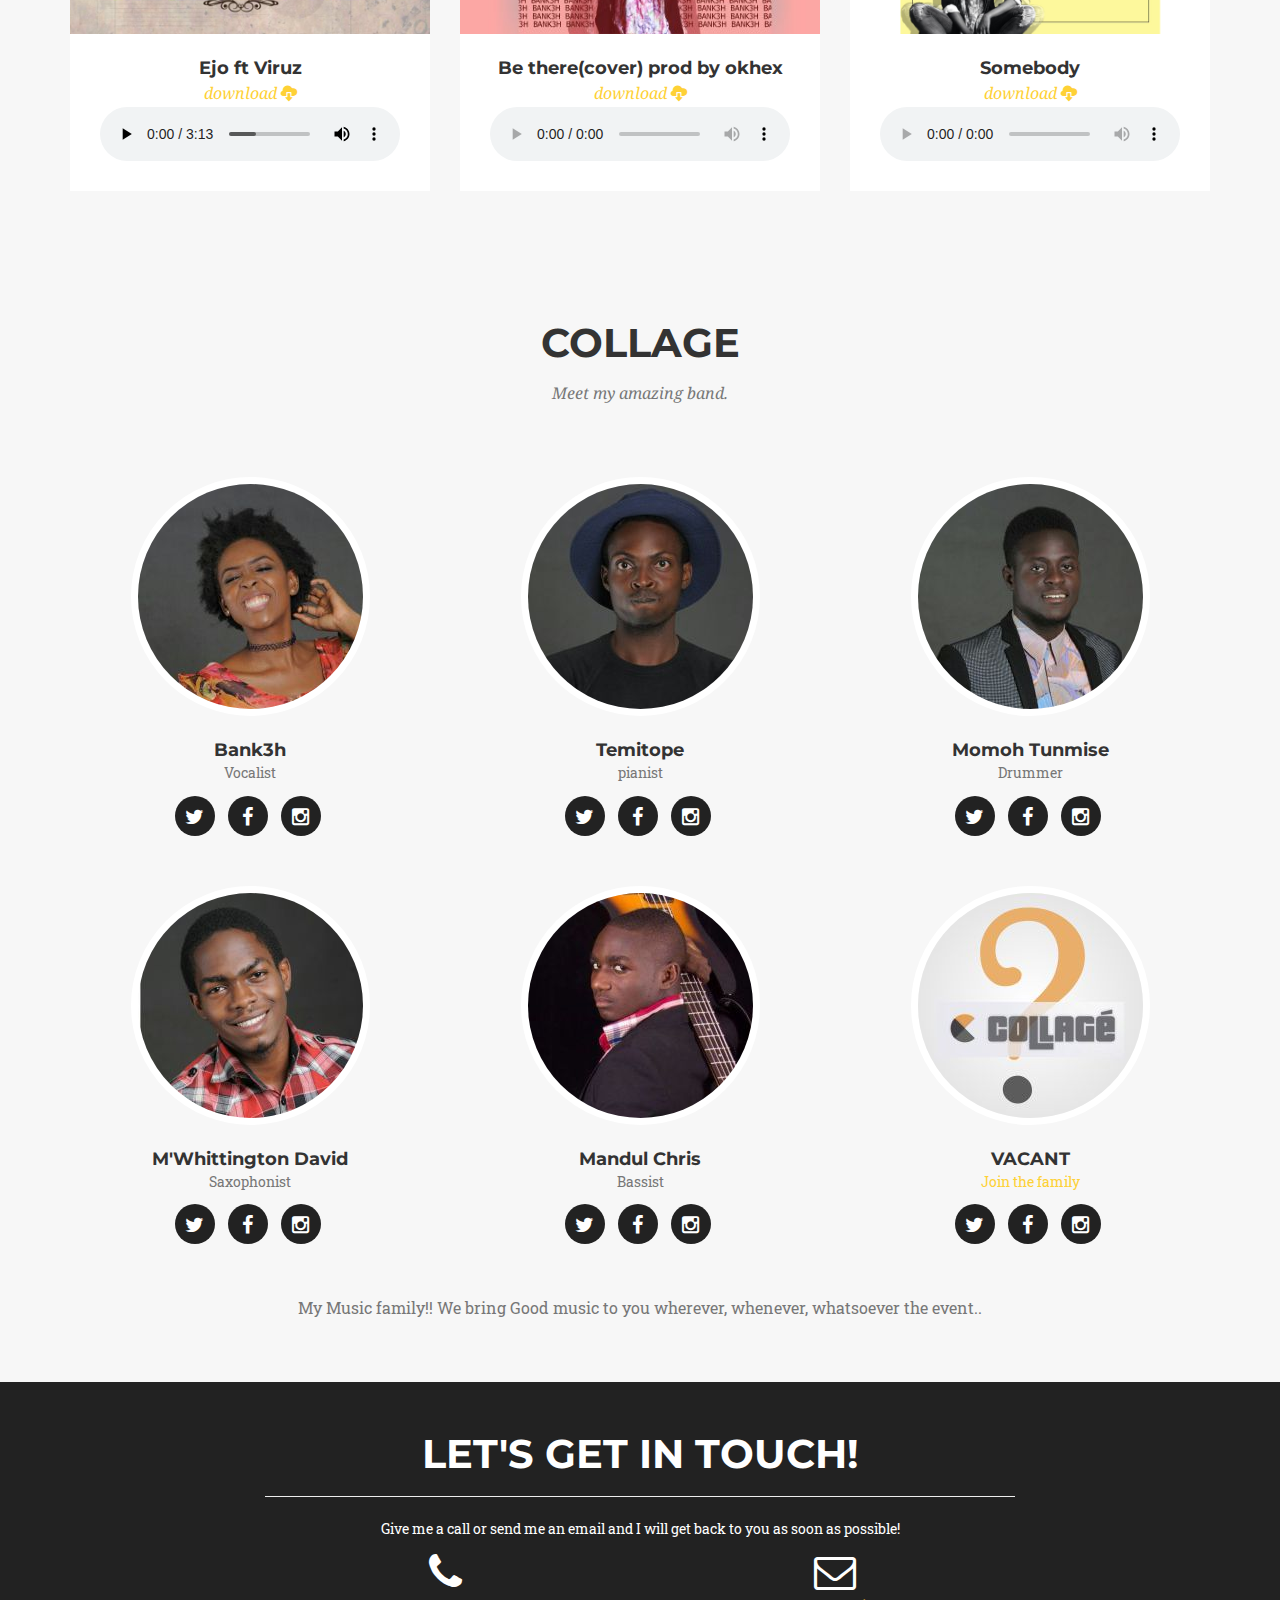
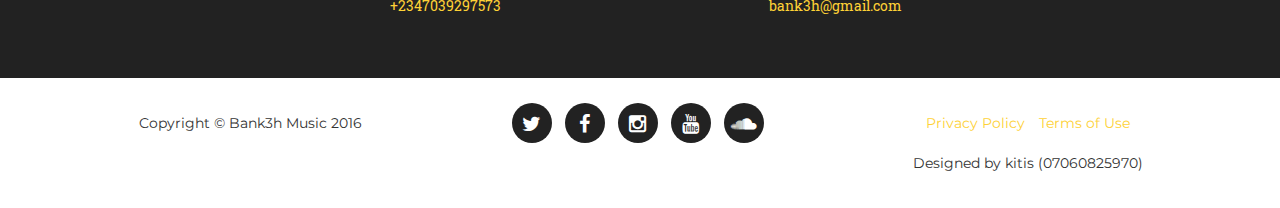
==== commit c4ea8c8b: "Update index.html" ====
--- a/index.html
+++ b/index.html
@@ -221,7 +221,7 @@
                         <h4>Somebody</h4>
                         <!--download link-->
                         <p class="text-muted">
-                          <a href="#">download</a>
+                          <a href="#portfoliomodal1">download</a>
                             <a href="#">
                                 <span class="glyphicon glyphicon-cloud-download"></span>
                             </a>
